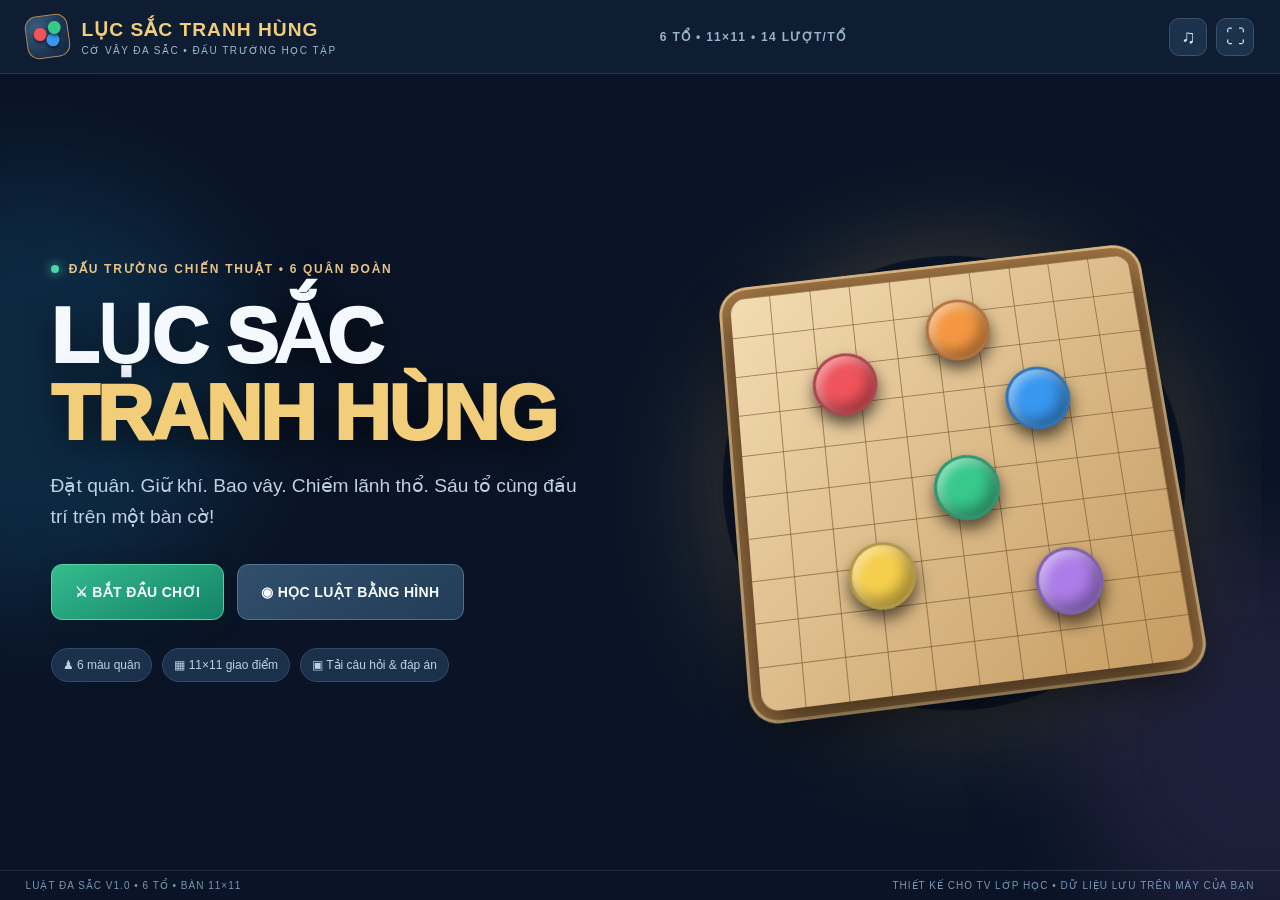
==== docs/co-vay-luc-sac/index.html @ fa264285 "Publish Lục sắc tranh hùng V3 interactive six-team go game with question import" ====
<!doctype html><html lang="vi"><head><meta charset="utf-8"><meta name="viewport" content="width=device-width, initial-scale=1, viewport-fit=cover"><meta name="theme-color" content="#0a1528"><meta name="description" content="Lục sắc tranh hùng - Cờ vây đa sắc 6 tổ, hướng dẫn bằng hình ảnh, tải câu hỏi và đáp án, đấu trường 11×11."><title>Lục sắc tranh hùng • Cờ vây đa sắc</title><style>
:root{--bg:#0a1426;--panel:#172a43;--panel2:#203752;--ink:#f4f8ff;--muted:#a4b9d4;--line:rgba(186,214,249,.14);--gold:#f2ce7b;--primary:#2fa77d;--primary2:#146b5f;--red:#ef535b;--blue:#3897ef;--green:#37c88c;--yellow:#f5ce4c;--purple:#ac7de9;--orange:#f49742}*{box-sizing:border-box}html,body{height:100%;margin:0}body{font-family:Inter,"Segoe UI",Arial,sans-serif;background:var(--bg);color:var(--ink);overflow:hidden}button,select,input{font:inherit}button{cursor:pointer}button:disabled{cursor:not-allowed;opacity:.43;filter:grayscale(.3)}.hidden{display:none!important}.ambient{position:fixed;pointer-events:none;filter:blur(55px);border-radius:50%;opacity:.35}.ambient-a{width:420px;height:420px;left:-175px;top:20%;background:#14527a}.ambient-b{width:390px;height:390px;right:-180px;bottom:-40px;background:#463661}.app{height:100dvh;min-height:530px;display:flex;flex-direction:column;position:relative;z-index:1;isolation:isolate}.topbar{display:flex;align-items:center;justify-content:space-between;gap:14px;padding:11px clamp(15px,2vw,32px);height:74px;flex:none;border-bottom:1px solid var(--line);background:rgba(15,30,50,.95)}.brand{display:flex;align-items:center;gap:13px;white-space:nowrap}.brand strong{display:block;color:var(--gold);font-size:clamp(16px,1.5vw,22px);letter-spacing:1px;font-weight:900}.brand small{display:block;color:#9ebad4;font-size:10px;letter-spacing:1.45px;margin-top:4px}.brand-mark{width:43px;height:43px;border:1px solid #b38e59;background:radial-gradient(circle at 25% 25%,#395e7d,#152b46 80%);border-radius:12px;position:relative;display:flex;align-items:center;justify-content:center;gap:0;transform:rotate(-8deg)}.brand-mark .orb{height:13px;width:13px;position:absolute;border-radius:50%;box-shadow:0 2px 4px #0009}.orb.red{background:var(--red);top:11px;left:7px}.orb.blue{background:var(--blue);top:18px;left:19px}.orb.green{background:var(--green);top:6px;left:22px}.top-status{color:#9ab1cb;font-size:12px;letter-spacing:1.3px;font-weight:750}.head-actions{display:flex;gap:9px}.icon-btn{width:38px;height:38px;border-radius:10px;border:1px solid #3b506a;background:#1c314b;color:#dce9f9;font-size:19px}.icon-btn:hover{background:#2b4868}.main{flex:1;min-height:0;display:flex;justify-content:center;width:100%;padding:clamp(8px,1.1vh,14px) clamp(10px,1.45vw,26px)}.screen{width:100%;height:100%;min-width:0}.site-footer{height:30px;flex:none;display:flex;justify-content:space-between;align-items:center;padding:0 clamp(15px,2vw,32px);border-top:1px solid var(--line);font-size:10px;letter-spacing:1px;color:#7897b8;gap:12px}.btn{border-radius:11px;padding:12px 17px;font-weight:800;letter-spacing:.35px;line-height:1.15;min-height:43px;border:1px solid transparent;color:#f8fcff;transition:background .16s ease,transform .16s ease,border-color .16s ease;white-space:nowrap}.btn:hover:not(:disabled){transform:translateY(-1px)}.btn:active:not(:disabled){transform:translateY(1px)}.btn.primary{background:linear-gradient(155deg,#34bb8d,#148366);box-shadow:0 5px 17px #071b1d7d;border-color:#54d3a6}.btn.primary:hover{background:linear-gradient(155deg,#4acfa2,#199577)}.btn.secondary{background:linear-gradient(145deg,#314e6b,#213d57);border-color:#53718f}.btn.ghost{background:transparent;border-color:#3f5774;color:#e0ebf9}.btn.tiny{font-size:11px;min-height:32px;padding:8px 11px}.btn.large{padding:17px 23px;font-size:14px;min-height:56px}.eyebrow{font-size:12px;letter-spacing:1.7px;font-weight:900;color:#e6c485}.spark{display:inline-block;width:8px;height:8px;background:#4bd6a3;box-shadow:0 0 11px #4bd6a3;border-radius:50%;margin-right:5px}.home-screen{display:flex;align-items:center;justify-content:center;gap:clamp(12px,3vw,70px);overflow:hidden}.home-copy{width:48%;max-width:590px;position:relative;z-index:2}.home-copy h1{font-size:clamp(46px,6.1vw,100px);line-height:.98;font-weight:1000;letter-spacing:-2px;margin:22px 0 20px;text-shadow:0 9px 32px #000a}.home-copy h1 em{font-style:normal;color:var(--gold)}.home-copy p{font-size:clamp(16px,1.5vw,21px);line-height:1.6;color:#bfd0e3;max-width:530px}.home-actions{display:flex;gap:13px;flex-wrap:wrap;margin-top:31px}.home-tags{display:flex;gap:10px;flex-wrap:wrap;margin-top:28px}.home-tags span{background:#1b314b;border:1px solid #304a66;border-radius:40px;padding:9px 11px;color:#bed1e4;font-size:12px}.hero-art{width:clamp(290px,43vw,600px);aspect-ratio:1;position:relative;display:grid;place-items:center;transform:perspective(900px) rotateX(11deg) rotateZ(-7deg)}.hero-board{position:absolute;inset:12%;border-radius:17px;background:repeating-linear-gradient(0deg,transparent 0 calc(10% - 1px),#714e2999 calc(10% - 1px) 10%),repeating-linear-gradient(90deg,transparent 0 calc(10% - 1px),#714e2999 calc(10% - 1px) 10%),linear-gradient(135deg,#f3dcb2,#c69c62);box-shadow:0 18px 50px #000a,0 0 0 9px #a57846,0 0 0 12px #e5c18a}.hero-coin{position:absolute;width:12%;aspect-ratio:1;border-radius:50%;box-shadow:inset -6px -8px 13px #0005,inset 4px 5px 11px #fff7,0 9px 15px #0009;border:3px solid #20253350}.coin-one{background:var(--red);top:25%;left:26%}.coin-two{background:var(--blue);top:32%;right:27%}.coin-three{background:var(--green);top:47%;left:46%}.coin-four{background:var(--yellow);bottom:27%;left:29%}.coin-five{background:var(--purple);bottom:22%;right:26%}.coin-six{background:var(--orange);top:17%;left:48%}.hero-glow{position:absolute;inset:8%;border-radius:50%;box-shadow:0 0 110px #efcc7842;z-index:-1}.setup-screen{max-width:1470px;display:flex;flex-direction:column;gap:14px;overflow:auto;padding:0 4px 8px;scrollbar-width:thin}.section-heading{display:flex;align-items:center;justify-content:space-between}.section-heading h2{font-size:clamp(26px,2.9vw,41px);margin:5px 0}.section-heading p{color:var(--muted);margin:0;font-size:13px}.setup-grid{display:grid;grid-template-columns:1fr 1fr;gap:15px;min-height:0;flex:1}.panel{background:linear-gradient(145deg,#1b304b,#13243b);border:1px solid #39516c;border-radius:17px;box-shadow:0 13px 35px #03091244;padding:19px}.panel-heading{display:flex;justify-content:space-between;align-items:center;gap:10px;margin-bottom:14px}.panel-heading h3,.panel h3{margin:0;font-size:16px;color:#f4e0b0}.pill{font-size:11px;background:#2c4a63;border-radius:50px;padding:7px 10px;color:#d7e9f8}.teams-inputs{display:grid;grid-template-columns:1fr 1fr;gap:10px}.team-input{display:flex;align-items:center;gap:10px;border:1px solid #324e6e;background:#12253e;padding:7px 10px;border-radius:9px}.team-dot{width:23px;height:23px;flex:none;border-radius:50%;border:2px solid #102034;box-shadow:0 1px 5px #0009}.team-input input{width:100%;min-width:0;border:0;outline:none;color:white;background:transparent;font-size:13px;font-weight:650}.setup-settings{display:grid;grid-template-columns:1.7fr 1fr;gap:11px;margin-top:18px}.setup-settings label{display:block;font-size:11px;color:var(--muted);margin-bottom:7px}.setup-settings select{border:1px solid #4b6786;border-radius:8px;background:#102239;color:#f6fbff;padding:10px;width:100%;font-size:12px;outline:none}.order-box{display:flex;align-items:center;justify-content:space-between;gap:12px;margin-top:14px;padding:12px;border:1px solid #34506c;border-radius:10px;background:#0f2339}.order-box b{font-size:12px}.order-box p{margin:6px 0 0;color:#d1e2fa;font-size:11px;line-height:1.5}.muted{font-size:12px;line-height:1.5;color:var(--muted)}.upload-zone{border:2px dashed #58728e;border-radius:15px;background:#152d48;min-height:154px;display:flex;flex-direction:column;align-items:center;justify-content:center;gap:7px;transition:background .15s}.upload-zone.drag{background:#275c64;border-color:#7de0b3}.upload-icon{font-size:27px;line-height:1;color:var(--gold)}.upload-zone strong{font-size:14px}.upload-zone span{font-size:11px;color:var(--muted)}.upload-zone .btn{min-height:34px;font-size:11px;padding:7px 13px}.upload-result{padding:10px;margin-top:12px;font-size:12px;color:#d6e4f5;border:1px solid #38546f;border-radius:10px;background:#13273f;line-height:1.5}.upload-result.error{color:#ffd1c8;border-color:#a4504f}.upload-result.ok{color:#b3f0d9;border-color:#3a896d}.template-actions{display:flex;gap:7px;flex-wrap:wrap;margin-top:12px}.format-hint{margin-top:12px;color:#9eb9d4;font-size:11px;line-height:1.55}.format-hint code{color:#e9d7a2;font-size:11px}.setup-bottom{display:flex;align-items:center;justify-content:space-between;gap:14px}.action-row{display:flex;gap:10px;flex-wrap:wrap;justify-content:flex-end}.notice{font-size:12px;color:#c2d4e7}.arena-screen{display:flex;flex-direction:column;min-height:0;gap:9px}.arena-top{display:flex;align-items:center;justify-content:space-between;gap:10px;flex:none;min-height:45px;background:#14263c;border:1px solid #314964;padding:6px 11px;border-radius:12px}.mode-badge{background:#285c60;color:#dcfff5;border:1px solid #478e81;padding:7px 10px;border-radius:7px;font-size:11px;font-weight:900;letter-spacing:.7px}.progress-label{font-size:13px;color:#dfecff;letter-spacing:1.4px;font-weight:900}.arena-top-actions{display:flex;gap:7px}.arena-layout{flex:1;min-height:0;display:grid;grid-template-columns:clamp(185px,19.2vw,258px) minmax(0,1fr) clamp(243px,22.5vw,312px);gap:9px}.team-rail,.action-panel{background:linear-gradient(160deg,#1d304b,#14263f);border:1px solid #3a5572;border-radius:13px;min-height:0;padding:clamp(9px,1vw,17px);display:flex;flex-direction:column}.rail-caption,.panel-state{font-size:11px;color:#b4cbe4;letter-spacing:1.3px;font-weight:900;margin-bottom:11px}.score-cards{display:flex;flex-direction:column;gap:clamp(5px,1vh,10px)}.score-card{background:#253a54;border:1px solid #38536d;border-radius:9px;padding:clamp(6px,.8vh,10px);display:grid;grid-template-columns:30px minmax(0,1fr) auto;align-items:center;gap:8px;min-height:57px;position:relative;transition:border-color .25s,background .25s}.score-card.active{background:#334d68;border-color:#dfc27d;box-shadow:inset 0 0 0 1px #8f774e}.stone-swatch{width:27px;height:27px;border-radius:50%;background:var(--c);border:2px solid #101f34;box-shadow:inset -3px -4px 5px #0005,inset 2px 3px 5px #fff8,0 2px 4px #050d1f;display:flex;align-items:center;justify-content:center;color:#092035;font-weight:900;font-size:12px}.score-name{font-weight:850;font-size:clamp(11px,1vw,14px);overflow:hidden;text-overflow:ellipsis;white-space:nowrap}.score-extra{font-size:10px;color:#a8c1d9;margin-top:4px}.score-num{font-size:clamp(19px,1.8vw,26px);font-weight:900;color:#ffffff;font-variant-numeric:tabular-nums}.small-note{margin-top:auto;padding-top:11px;font-size:11px;line-height:1.6;color:#95aec8}.board-frame{background:linear-gradient(140deg,#a87843,#c49b60 50%,#926334);border:4px solid #9d774a;border-radius:14px;min-height:0;min-width:0;display:flex;flex-direction:column;align-items:center;justify-content:center;padding:7px;box-shadow:inset 0 0 0 2px #d3b57a,0 5px 24px #0008;overflow:hidden}.board-wrap{width:min(100%,calc(100dvh - 224px));max-height:calc(100% - 32px);aspect-ratio:1;display:flex;align-items:center;justify-content:center;flex-shrink:1;min-height:0}.board-wrap svg{width:100%;height:100%;object-fit:contain;display:block;user-select:none;touch-action:manipulation}.board-tip{font-size:12px;color:#4c3218;text-align:center;font-weight:800;margin-top:5px;background:#f5d6a0;border-radius:18px;padding:5px 15px;max-width:98%;overflow:hidden;text-overflow:ellipsis;white-space:nowrap}.action-panel .panel-state{margin:0}.action-panel h2{font-size:clamp(21px,2vw,29px);line-height:1.12;margin:12px 0 7px;color:var(--gold)}.action-panel>p{font-size:clamp(12px,1.05vw,15px);line-height:1.55;color:#e0edff;margin:0 0 13px}.right-detail{background:#223d5b;padding:12px;border-radius:9px;font-size:clamp(12px,1.1vw,14px);color:#e6f2ff;line-height:1.55;min-height:64px}.right-detail strong{color:#f7d98a}.tutorial-actions,.control-actions{display:flex;flex-direction:column;gap:8px;margin-top:auto}.tutorial-actions>.btn,.control-actions>.btn{min-height:43px}.tutorial-actions{display:grid;grid-template-columns:1fr 1fr;gap:8px}.tutorial-actions #lessonSkip{grid-column:span 2}.clock-block{margin:12px 0;text-align:center;background:#0e2034;border-radius:11px;padding:7px;border:1px solid #2a4963}.clock-block small{font-size:10px;letter-spacing:1.7px;color:#aec5d9}.countdown{font-size:clamp(40px,4.5vw,66px);font-weight:950;color:#eecb83;font-variant-numeric:tabular-nums;line-height:1.13}.countdown span{font-size:19px;margin-left:3px}.countdown.warning{color:#ffb346}.countdown.danger{color:#ff6366}.timebar{height:6px;border-radius:5px;background:#344c63;overflow:hidden;margin:4px 9px}.timebar div{height:100%;background:linear-gradient(90deg,#18b690,#ebce73);width:100%;transition:width .18s linear}.right-foot{font-size:11px;color:#9cbedb;margin-top:10px;line-height:1.4}.arena-footer{flex:none;border:1px solid #2e4862;background:#172a41;border-radius:9px;min-height:34px;padding:8px 12px;display:flex;justify-content:space-between;align-items:center;gap:12px;font-size:12px;color:#d3e2f6}.arena-footer #miniLog{color:#9fbad5;font-size:11px;white-space:nowrap;max-width:42%;overflow:hidden;text-overflow:ellipsis}.quiz-box{background:#102b41;border:1px solid #3d6880;border-radius:10px;padding:10px;margin:12px 0;overflow:auto;min-height:0;max-height:45%}.quiz-box .q-top{font-size:10px;color:#d9b96f;font-weight:800;letter-spacing:1px}.quiz-box .question{font-size:13px;font-weight:800;margin:8px 0 9px;line-height:1.4;color:#fff}.qopt{display:block;width:100%;text-align:left;background:#263f5a;border:1px solid #48637d;border-radius:8px;padding:8px 10px;color:#e9f4ff;font-size:12px;margin:6px 0;white-space:normal}.qopt:hover:not(:disabled){background:#345c72}.qopt.selected{border-color:#e9cd7f;background:#51634b}.qopt.correct{border-color:#5bd49d;background:#245d51}.qopt.wrong{border-color:#ff7676;background:#6d323b}.qfeedback{font-size:11px;margin-top:9px;line-height:1.5;color:#f0d5a1}.qinput{width:100%;color:white;background:#203a53;border:1px solid #58748e;border-radius:8px;padding:10px;font-size:13px}.result-screen{max-width:1330px;overflow:auto;display:flex;flex-direction:column;gap:17px;padding:9px 5px}.result-head{text-align:center}.result-head h2{font-size:clamp(30px,4vw,57px);margin:6px 0;color:var(--gold)}.result-head p{margin:5px 0;color:var(--muted)}.results-grid{display:grid;grid-template-columns:1fr 1.3fr;gap:15px;min-height:0;flex:1}.result-panel,.standings-panel{overflow:auto}.rank-row{display:flex;align-items:center;gap:12px;padding:10px;border-bottom:1px solid #344d67}.rank-no{font-size:20px;font-weight:900;color:var(--gold);min-width:30px}.rank-name{flex:1;font-weight:800}.rank-points{font-size:23px;font-weight:950}.result-actions{display:flex;gap:10px;flex-wrap:wrap;margin-top:19px}.score-table{width:100%;border-collapse:collapse;text-align:right;font-size:12px}.score-table th,.score-table td{padding:10px 6px;border-bottom:1px solid #34506c}.score-table th{color:#b6cde2;font-size:11px}.score-table td:first-child,.score-table th:first-child{text-align:left}.score-table .total{color:var(--gold);font-size:16px;font-weight:900}.modal{position:fixed;inset:0;display:grid;place-items:center;z-index:40}.modal-overlay{position:absolute;inset:0;background:#050c16cb;backdrop-filter:blur(3px)}.modal-card{position:relative;width:min(550px,calc(100vw - 30px));max-height:86dvh;overflow:auto;border:1px solid #51708d;border-radius:17px;padding:21px;background:#1b314c;box-shadow:0 22px 70px #000b}.modal-head{display:flex;align-items:center;justify-content:space-between;gap:12px;margin-bottom:12px}.modal-head h3{font-size:19px;margin:0;color:var(--gold)}.modal-content,.modal-card p{font-size:14px;color:#dce8f7;line-height:1.6}.modal-actions{display:flex;justify-content:flex-end;gap:9px;flex-wrap:wrap;margin-top:18px}.rule-tile{border:1px solid #375774;border-radius:10px;padding:10px;margin:8px 0;font-size:13px;color:#e5efff;line-height:1.5}.rule-tile strong{color:#f2cf81}.toast{position:fixed;z-index:60;bottom:56px;left:50%;transform:translateX(-50%);min-width:260px;max-width:min(90vw,550px);text-align:center;padding:13px 20px;border-radius:11px;border:1px solid #52816d;background:#1f5c4b;box-shadow:0 9px 30px #0008;color:white;font-size:13px;font-weight:800}.toast.bad{background:#68333b;border-color:#b76b68}.board-star{fill:#6e5334;opacity:.66}.board-stone{filter:url(#stoneShadow)}.stone-letter{font-size:11px;font-weight:900;pointer-events:none;fill:#0d2435}.board-intersection{cursor:pointer;fill:transparent}.board-intersection:focus{outline:0}.board-ghost{opacity:.65}.board-capture{animation:disappear .39s ease forwards;pointer-events:none}.board-highlight{animation:hintPulse 1.65s ease-in-out infinite;pointer-events:none}.board-last{pointer-events:none}.territory-circle{opacity:.32;pointer-events:none}.board-coord{font-size:12px;font-weight:800;fill:#72522e;pointer-events:none}.modal-pieces{display:flex;gap:6px;margin:13px 0}.modal-pieces i{width:27px;height:27px;border-radius:50%;background:var(--c);box-shadow:inset -3px -3px 5px #0005,inset 2px 2px 3px #fff6}@keyframes disappear{0%{opacity:1;transform:scale(1)}45%{opacity:.75;transform:scale(1.15)}100%{opacity:0;transform:scale(.1)}}@keyframes hintPulse{0%,100%{opacity:.65}50%{opacity:.18}}@media(prefers-reduced-motion:reduce){*,*:before,*:after{animation:none!important;transition:none!important}}
@media(max-width:1120px){.arena-layout{grid-template-columns:172px minmax(0,1fr) 220px;gap:7px}.team-rail,.action-panel{padding:8px}.score-card{grid-template-columns:26px minmax(0,1fr) auto;gap:5px;min-height:50px}.stone-swatch{width:24px;height:24px}.score-name{font-size:11px}.score-extra{font-size:9px}.board-wrap{width:min(100%,calc(100dvh - 221px))}.home-copy h1{font-size:60px}.top-status{display:none}.quiz-box{max-height:38%}.btn.tiny{padding:7px 8px}}
@media(max-width:780px){body{overflow:auto}.app{height:auto;min-height:100dvh}.main{min-height:0;flex:1}.site-footer{display:none}.home-screen{flex-direction:column;padding:26px 0}.home-copy{width:95%;text-align:center}.home-copy h1{font-size:clamp(44px,10vw,75px)}.home-actions,.home-tags{justify-content:center}.hero-art{width:min(76vw,360px)}.setup-grid{grid-template-columns:1fr}.setup-bottom{flex-direction:column;align-items:stretch}.action-row{justify-content:center}.arena-screen{min-height:1080px}.arena-layout{grid-template-columns:1fr 1fr;grid-template-rows:570px auto;gap:8px}.board-frame{grid-row:1;grid-column:span 2}.team-rail{grid-row:2}.action-panel{grid-row:2}.board-wrap{width:min(96vw,530px)}.results-grid{grid-template-columns:1fr}.arena-top{flex-wrap:wrap}.arena-footer{flex-wrap:wrap}.brand small{font-size:8px}}

</style></head><body>
<div class="ambient ambient-a"></div><div class="ambient ambient-b"></div>
<div id="app" class="app">
<header class="topbar"><div class="brand"><div class="brand-mark"><span class="orb red"></span><span class="orb blue"></span><span class="orb green"></span></div><div><strong>LỤC SẮC TRANH HÙNG</strong><small>CỜ VÂY ĐA SẮC • ĐẤU TRƯỜNG HỌC TẬP</small></div></div><div id="topStatus" class="top-status">6 TỔ • 11×11 • 14 LƯỢT/TỔ</div><div class="head-actions"><button id="soundBtn" class="icon-btn" title="Bật / tắt âm thanh" aria-label="Bật tắt âm thanh">♫</button><button id="fullBtn" class="icon-btn" title="Toàn màn hình" aria-label="Toàn màn hình">⛶</button></div></header>
<main class="main"><section id="homeScreen" class="screen home-screen"><div class="home-copy"><div class="eyebrow"><span class="spark"></span> ĐẤU TRƯỜNG CHIẾN THUẬT • 6 QUÂN ĐOÀN</div><h1>LỤC SẮC<br><em>TRANH HÙNG</em></h1><p>Đặt quân. Giữ khí. Bao vây. Chiếm lãnh thổ. Sáu tổ cùng đấu trí trên một bàn cờ!</p><div class="home-actions"><button class="btn primary large" id="homeStart">⚔ BẮT ĐẦU CHƠI</button><button class="btn secondary large" id="homeLearn">◉ HỌC LUẬT BẰNG HÌNH</button></div><div class="home-tags"><span>♟ 6 màu quân</span><span>▦ 11×11 giao điểm</span><span>▣ Tải câu hỏi & đáp án</span></div></div><div class="hero-art" aria-hidden="true"><div class="hero-board" id="heroBoard"></div><div class="hero-coin coin-one"></div><div class="hero-coin coin-two"></div><div class="hero-coin coin-three"></div><div class="hero-coin coin-four"></div><div class="hero-coin coin-five"></div><div class="hero-coin coin-six"></div><div class="hero-glow"></div></div></section>
<section id="setupScreen" class="screen setup-screen hidden"><div class="section-heading"><div><span class="eyebrow">CHUẨN BỊ GIAO TRANH</span><h2>Thiết lập trận đấu</h2><p>Luật chuẩn: 6 tổ • 11×11 • 14 lượt mỗi tổ</p></div><button class="btn ghost" id="setupBack">← Trang chủ</button></div><div class="setup-grid"><div class="panel setup-panel"><div class="panel-heading"><h3>⚑ Sáu quân đoàn</h3><span class="pill">Đều 14 lượt</span></div><div id="teamInputs" class="teams-inputs"></div><div class="setup-settings"><div><label for="modeSelect">Chế độ thi đấu</label><select id="modeSelect"><option value="classic">Chiến thuật tiêu chuẩn (không câu hỏi)</option><option value="quiz">Học tập: trả lời đúng mới được đặt quân</option></select></div><div><label for="clockSelect">Thời gian đặt quân</label><select id="clockSelect"><option value="20">20 giây (tiêu chuẩn)</option><option value="30">30 giây (lớp mới tập)</option></select></div></div><div class="order-box"><div><b>Thứ tự thi đấu</b><p id="orderPreview">Đỏ → Xanh dương → Xanh lá → Vàng → Tím → Cam</p></div><button id="shuffleOrder" class="btn tiny secondary">⇄ Bốc thăm</button></div></div><div class="panel upload-panel"><div class="panel-heading"><h3>▤ Ngân hàng câu hỏi</h3><span class="pill">Kèm đáp án</span></div><p class="muted">Hỗ trợ Excel (.xlsx), CSV và JSON. Câu hỏi chỉ dùng khi bật chế độ Học tập.</p><div class="upload-zone" id="uploadZone"><div class="upload-icon">↥</div><strong>Thả file câu hỏi vào đây</strong><span>hoặc chọn tệp từ máy tính</span><input type="file" accept=".xlsx,.csv,.json" id="questionFile" hidden><button class="btn secondary" id="browseQuestions">CHỌN FILE CÂU HỎI</button></div><div id="uploadResult" class="upload-result">Chưa tải bộ câu hỏi nào.</div><div class="template-actions"><button id="downloadCSV" class="btn tiny secondary">↓ Mẫu CSV</button><button id="downloadXLSX" class="btn tiny secondary">↓ Mẫu Excel</button><button id="downloadJSON" class="btn tiny secondary">↓ Mẫu JSON</button></div><div class="format-hint">Cột yêu cầu: <code>loai, muc_do, cau_hoi, A, B, C, D, dap_an, giai_thich</code><br><b>Đáp án:</b> A/B/C/D (trắc nghiệm), ĐÚNG/SAI, hoặc văn bản chính xác. Có thể nhập nhiều mức: dễ, trung bình, khó.</div></div></div><div class="setup-bottom"><div class="notice" id="setupNotice">Bạn có thể học luật trước hoặc bắt đầu ngay.</div><div class="action-row"><button class="btn secondary" id="setupTutorial">◉ HỌC LUẬT TRỰC QUAN</button><button class="btn primary" id="launchGame">BẮT ĐẦU TRẬN ĐẤU →</button></div></div></section>
<section id="arenaScreen" class="screen arena-screen hidden"><div class="arena-top"><span id="phaseLabel" class="mode-badge">HỌC LUẬT BẰNG HÌNH ẢNH</span><div id="progressText" class="progress-label">BÀI 1 / 6</div><div class="arena-top-actions"><button id="rulesOpen" class="btn tiny ghost">? NHẮC LUẬT</button><button id="teacherOpen" class="btn tiny ghost">⚙ GIÁO VIÊN</button><button id="pauseBtn" class="btn tiny secondary">Ⅱ TẠM DỪNG</button><button id="arenaHome" class="btn tiny ghost">⌂ TRANG CHỦ</button></div></div><div class="arena-layout"><aside class="team-rail"><div class="rail-caption">SÁU QUÂN ĐOÀN</div><div id="scoreCards" class="score-cards"></div><div id="scoreNote" class="small-note">Tập chơi: không tính điểm</div></aside><div class="board-frame"><div class="board-wrap"><svg id="goBoard" viewBox="0 0 530 530" aria-label="Bàn cờ vây mười một nhân mười một" role="img"><defs><radialGradient id="stoneGloss" cx="30%" cy="25%" r="85%"><stop offset="0" stop-color="white" stop-opacity=".34"/><stop offset=".5" stop-color="white" stop-opacity=".06"/><stop offset="1" stop-color="black" stop-opacity=".3"/></radialGradient><filter id="stoneShadow" x="-50%" y="-50%" width="200%" height="200%"><feDropShadow dx="1.8" dy="2.8" stdDeviation="1.6" flood-color="#40280a" flood-opacity=".48"/></filter></defs><rect x="5" y="5" width="520" height="520" rx="13" fill="#d4b17a" stroke="#f3debb" stroke-width="3"/><rect x="13" y="13" width="504" height="504" rx="7" fill="#edcf9c"/><g id="gridLines"></g><g id="territoryLayer"></g><g id="hintLayer"></g><g id="stonesLayer"></g><g id="previewLayer"></g><g id="hitsLayer"></g></svg></div><div id="boardTip" class="board-tip">Hãy bắt đầu bằng bài học đặt quân.</div></div><aside class="action-panel"><div class="panel-state" id="rightState">HỌC LUẬT • THỬ NGAY</div><h2 id="rightTitle">Đặt quân</h2><p id="rightDesc">Chọn giao điểm đang được chỉ dẫn.</p><div id="rightDetail" class="right-detail"></div><div id="clockBlock" class="clock-block hidden"><small>THỜI GIAN CÒN LẠI</small><div id="countdown" class="countdown">20<span>s</span></div><div class="timebar"><div id="timeFill"></div></div></div><div id="quizBox" class="quiz-box hidden"></div><div id="actionControls" class="control-actions"><button id="confirmMove" class="btn primary" disabled>✓ XÁC NHẬN</button><button id="passMove" class="btn secondary">BỎ LƯỢT</button></div><div id="tutorialControls" class="tutorial-actions hidden"><button id="lessonBack" class="btn secondary">← TRƯỚC</button><button id="lessonNext" class="btn primary" disabled>TIẾP THEO →</button><button id="lessonSkip" class="btn ghost">BỎ QUA HỌC LUẬT</button></div><div id="rightFoot" class="right-foot">Tự học bằng cách bấm trên bàn cờ.</div></aside></div><div class="arena-footer"><span id="footerMessage">Đặt quân trên giao điểm để chơi.</span><span id="miniLog">Chưa có nước đi nào</span></div></section>
<section id="resultScreen" class="screen result-screen hidden"><div class="result-head"><div class="eyebrow">KẾT THÚC TRẬN ĐẤU</div><h2 id="winnerTitle">VINH DANH NHÀ VÔ ĐỊCH</h2><p id="resultReason"></p></div><div class="results-grid"><div class="panel result-panel"><h3>BẢNG XẾP HẠNG</h3><div id="rankings"></div><div class="result-actions"><button class="btn secondary" id="reviewGame">▤ XEM LẠI BÀN CỜ</button><button class="btn primary" id="playAgain">↻ TRẬN MỚI</button></div></div><div class="panel standings-panel"><h3>THỐNG KÊ CHÍNH XÁC</h3><div id="finalScores"></div><p class="small-note">Tổng = quân còn trên bàn + 2 × quân bắt được + lãnh thổ.</p></div></div></section></main>
<footer class="site-footer"><span>LUẬT ĐA SẮC V1.0 • 6 TỔ • BÀN 11×11</span><span>THIẾT KẾ CHO TV LỚP HỌC • DỮ LIỆU LƯU TRÊN MÁY CỦA BẠN</span></footer>
</div><div id="dialog" class="modal hidden"><div class="modal-overlay" data-close="true"></div><div class="modal-card"><div class="modal-head"><h3 id="modalTitle">THÔNG BÁO</h3><button id="closeDialog" class="icon-btn" aria-label="Đóng">✕</button></div><div id="modalContent"></div><div id="modalActions" class="modal-actions"></div></div></div><div id="toast" class="toast hidden" role="status" aria-live="polite"></div><script>
/* Lục sắc tranh hùng — luật biến thể cờ vây 6 màu, thuần JavaScript. */
(function(root,factory){const api=factory();if(typeof module==='object'&&module.exports)module.exports=api;root.GoRules=api;})(typeof globalThis!=='undefined'?globalThis:this,function(){
'use strict';
const SIZE=11, COUNT=SIZE*SIZE, EMPTY=-1;
const coord=i=>'ABCDEFGHIJK'[i%SIZE]+(SIZE-Math.floor(i/SIZE));
const index=s=>{const m=/^([A-K])(11|10|[1-9])$/i.exec(String(s).trim());return m?(SIZE-Number(m[2]))*SIZE+'ABCDEFGHIJK'.indexOf(m[1].toUpperCase()):-1};
function neighbors(i){const r=Math.floor(i/SIZE),c=i%SIZE,a=[];if(r>0)a.push(i-SIZE);if(r<SIZE-1)a.push(i+SIZE);if(c>0)a.push(i-1);if(c<SIZE-1)a.push(i+1);return a}
function group(board,at){const color=board[at];if(color===EMPTY)return {stones:[],liberties:[]};const seen=new Set([at]),free=new Set(),stack=[at];while(stack.length){const i=stack.pop();for(const n of neighbors(i)){if(board[n]===EMPTY)free.add(n);else if(board[n]===color&&!seen.has(n)){seen.add(n);stack.push(n)}}}return{stones:[...seen],liberties:[...free]}}
const serialize=board=>board.map(v=>v===-1?'.':String(v)).join('');
function move(board,color,at,history){if(!Number.isInteger(at)||at<0||at>=COUNT)return {ok:false,reason:'Ngoài bàn cờ.'};if(board[at]!==EMPTY)return {ok:false,reason:'Giao điểm này đã có quân.'};const next=board.slice();next[at]=color;const taken=new Set();const checked=new Set();for(const n of neighbors(at)){if(next[n]===EMPTY||next[n]===color||checked.has(n))continue;const g=group(next,n);g.stones.forEach(i=>checked.add(i));if(g.liberties.length===0)g.stones.forEach(i=>taken.add(i))}taken.forEach(i=>next[i]=EMPTY);if(group(next,at).liberties.length===0)return {ok:false,reason:'Nước đi tự sát: nhóm quân của bạn không còn khí.'};const key=serialize(next);if(history&&history.includes(key))return {ok:false,reason:'Nước đi lặp lại thế cờ đã xuất hiện.'};return{ok:true,board:next,captured:[...taken].sort((a,b)=>a-b),key}}
function territories(board){const visited=new Set(),owner=Array(COUNT).fill(-1),counts=Array(6).fill(0),areas=[];for(let i=0;i<COUNT;i++){if(board[i]!==EMPTY||visited.has(i))continue;const stack=[i],cells=[],border=new Set();visited.add(i);while(stack.length){const p=stack.pop();cells.push(p);for(const n of neighbors(p)){if(board[n]===EMPTY&&!visited.has(n)){visited.add(n);stack.push(n)}else if(board[n]!==EMPTY)border.add(board[n])}}const o=border.size===1?[...border][0]:-1;if(o>=0){counts[o]+=cells.length;cells.forEach(p=>owner[p]=o)}areas.push({cells,owner:o,border:[...border]})}return{owner,counts,areas}}
function scores(board,captures){const living=Array(6).fill(0);board.forEach(v=>{if(v>=0)living[v]++});const territory=territories(board);return Array.from({length:6},(_,id)=>({id,living:living[id],captured:captures[id]||0,territory:territory.counts[id],confirmed:living[id]+2*(captures[id]||0),total:living[id]+2*(captures[id]||0)+territory.counts[id]}))}
function winnerRank(results){return results.slice().sort((a,b)=>b.total-a.total||b.territory-a.territory||b.captured-a.captured)}
return{SIZE,COUNT,EMPTY,coord,index,neighbors,group,serialize,move,territories,scores,winnerRank};
});

</script><script>
/* Lục sắc tranh hùng — gameplay UI + tương tác học luật + ngân hàng câu hỏi. */
(()=>{'use strict';
const R=window.GoRules, $=id=>document.getElementById(id), COL=['#ef535b','#3897ef','#37c88c','#f5ce4c','#ac7de9','#f49742'];
const DEFAULT_NAMES=['Tổ Đỏ','Tổ Xanh dương','Tổ Xanh lá','Tổ Vàng','Tổ Tím','Tổ Cam'];
const STORAGE='luc-sac-tranh-hung-v3-game', QBSTORE='luc-sac-tranh-hung-v3-questions';
const GRID0=35, STEP=46, P=i=>({x:GRID0+(i%11)*STEP,y:GRID0+Math.floor(i/11)*STEP});
let teacherInspect=false;let screen='home',teams=DEFAULT_NAMES.slice(),order=[0,1,2,3,4,5],questionBank=[],game=null,lesson=0,lessonOK=false,lessonSeen=new Set(),tutorialBoard=Array(121).fill(-1),draft=-1,toastTimer=null,timerHandle=null,deadline=0,secondsLeft=20,soundOn=false,modalOpen=false,quizPending=false,autoEvent=null,review=false;
const levels=['dễ','trung bình','khó'];
const escape=s=>String(s??'').replace(/[&<>"']/g,c=>({'&':'&amp;','<':'&lt;','>':'&gt;','"':'&quot;',"'":'&#39;'}[c]));
const norm=s=>String(s??'').trim().normalize('NFD').replace(/[\u0300-\u036f]/g,'').replace(/đ/g,'d').replace(/Đ/g,'D').replace(/\s+/g,' ').toLowerCase();
const key=s=>norm(s).replace(/[^a-z0-9]/g,'');
const $$=(sel)=>Array.from(document.querySelectorAll(sel));
const delay=ms=>new Promise(r=>setTimeout(r,ms));
function toast(message,bad=false){const el=$('toast');el.textContent=message;el.className='toast'+(bad?' bad':'');clearTimeout(toastTimer);toastTimer=setTimeout(()=>el.classList.add('hidden'),3000)}
function beep(freq=480,duration=.09){if(!soundOn)return;try{const ctx=beep.ctx||(beep.ctx=new (window.AudioContext||window.webkitAudioContext)());const osc=ctx.createOscillator(),gain=ctx.createGain();osc.type='sine';osc.frequency.value=freq;gain.gain.value=.028;osc.connect(gain).connect(ctx.destination);osc.start();gain.gain.exponentialRampToValueAtTime(.0001,ctx.currentTime+duration);osc.stop(ctx.currentTime+duration)}catch(e){}}
function changeScreen(name){screen=name;['home','setup','arena','result'].forEach(n=>$(n+'Screen').classList.toggle('hidden',n!==name));$('topStatus').textContent=name==='arena'&&game?'VÒNG '+Math.min(14,Math.floor(game.turn/6)+1)+' / 14':'6 TỔ • 11×11 • 14 LƯỢT/TỔ'}
function namesFromSetup(){teams=$$('.team-input input').map((el,i)=>el.value.trim().slice(0,22)||DEFAULT_NAMES[i]);if(new Set(teams.map(norm)).size<6){toast('Tên các tổ không được trùng nhau.',true);return false}return true}
function syncInputs(){const target=$('teamInputs');target.innerHTML=teams.map((t,i)=>`<label class="team-input"><span class="team-dot" style="background:${COL[i]}"></span><input maxlength="22" value="${escape(t)}" aria-label="Tên tổ ${i+1}"></label>`).join('');$('orderPreview').textContent=order.map(i=>teams[i]).join(' → ')}
function openSetup(){stopTimer();changeScreen('setup');syncInputs();updateSetupMessage()}
function updateSetupMessage(){const mode=$('modeSelect').value,available=questionBank.length;const m=mode==='quiz'?(!available?'Chế độ Học tập cần một bộ câu hỏi hợp lệ. Hãy tải file kèm đáp án.':`Đã sẵn sàng ${available} câu hỏi. Mỗi tổ có cùng số lượt và lịch mức độ theo vòng.`):'Chế độ chiến thuật tiêu chuẩn không yêu cầu câu hỏi.';$('setupNotice').textContent=m;$('launchGame').disabled=mode==='quiz'&&available===0}
function drawGrid(){const g=$('gridLines'),hit=$('hitsLayer');let lines='',hits='';for(let i=0;i<11;i++){const v=GRID0+i*STEP;lines+=`<line x1="35" y1="${v}" x2="495" y2="${v}" stroke="#856037" stroke-width="1.5"/><line x1="${v}" y1="35" x2="${v}" y2="495" stroke="#856037" stroke-width="1.5"/>`;lines+=`<text class="board-coord" x="${v}" y="519" text-anchor="middle">${'ABCDEFGHIJK'[i]}</text><text class="board-coord" x="14" y="${v+4}" text-anchor="middle">${11-i}</text>`}for(const r of [2,5,8])for(const c of [2,5,8])lines+=`<circle class="board-star" cx="${GRID0+c*STEP}" cy="${GRID0+r*STEP}" r="3.5"/>`;for(let i=0;i<121;i++){const p=P(i);hits+=`<circle class="board-intersection" data-i="${i}" cx="${p.x}" cy="${p.y}" r="22" role="button" tabindex="0" aria-label="${R.coord(i)}"/>`}g.innerHTML=lines;hit.innerHTML=hits;hit.addEventListener('click',e=>{const t=e.target.closest('[data-i]');if(t)boardClick(Number(t.dataset.i))});hit.addEventListener('keydown',e=>{if((e.key==='Enter'||e.key===' ')&&e.target.dataset.i){e.preventDefault();boardClick(Number(e.target.dataset.i))}})}
function stoneSvg(i,col,extra=''){const p=P(i),n=col+1;return `<g class="board-stone ${extra}" style="transform-origin:${p.x}px ${p.y}px"><circle cx="${p.x}" cy="${p.y}" r="18.5" fill="${COL[col]}" stroke="#283241" stroke-width="2"/><circle cx="${p.x}" cy="${p.y}" r="18" fill="url(#stoneGloss)"/><text x="${p.x}" y="${p.y+4.2}" text-anchor="middle" class="stone-letter">${n}</text></g>`}
function ring(i,color='#198a65',r=17,dashed=true){const p=P(i);return `<circle class="board-highlight" cx="${p.x}" cy="${p.y}" r="${r}" stroke="${color}" stroke-width="3.7" fill="${color}" fill-opacity=".12" ${dashed?'stroke-dasharray="6 5"':''}/>`}
function setBoardTip(txt){$('boardTip').textContent=txt}
function renderBoard(board,opts={}){let stones='',hints='',ghost='',territory='';for(let i=0;i<121;i++)if(board[i]!==-1)stones+=stoneSvg(i,board[i]);if(opts.areas){const territoryOwner=R.territories(board).owner;for(let i=0;i<121;i++)if(territoryOwner[i]>=0){const p=P(i);territory+=`<rect x="${p.x-19}" y="${p.y-19}" width="38" height="38" rx="8" fill="${COL[territoryOwner[i]]}" fill-opacity=".37" stroke="${COL[territoryOwner[i]]}" stroke-opacity=".7" stroke-width="1"/>`}}if(opts.rings)for(const i of opts.rings)hints+=ring(i);if(opts.last!=null&&opts.last>=0){const p=P(opts.last);hints+=`<circle class="board-last" cx="${p.x}" cy="${p.y}" r="23" fill="none" stroke="#fffae8" stroke-width="3" stroke-opacity=".75"/>`}if(opts.ghost!=null&&opts.ghost>=0){const p=P(opts.ghost);const c=opts.ghostColor??0;ghost=`<g class="board-ghost">${stoneSvg(opts.ghost,c)}</g>`;hints+=`<circle cx="${p.x}" cy="${p.y}" r="23" fill="none" stroke="#faf9df" stroke-width="2.2" stroke-dasharray="5 4"/>`}if(opts.captured){for(const i of opts.captured){const c=opts.previous?.[i]??-1;if(c>=0)stones+=stoneSvg(i,c,'board-capture')}}$('territoryLayer').innerHTML=territory;$('stonesLayer').innerHTML=stones;$('hintLayer').innerHTML=hints;$('previewLayer').innerHTML=ghost}
function scoreCards(active=-1,practice=false){const s=game&&!practice?R.scores(game.board,game.captures):null;$('scoreCards').innerHTML=teams.map((name,i)=>{const x=s?.[i];return `<div class="score-card ${i===active?'active':''}"><div class="stone-swatch" style="--c:${COL[i]}">${i+1}</div><div><div class="score-name">${escape(name)}</div><div class="score-extra">${practice?'TẬP CHƠI':`Quân ${x.living} • Bắt ${x.captured} • Lượt ${countTurns(i)}/14`}</div></div><div class="score-num">${practice?'—':x.confirmed}</div></div>`}).join('');$('scoreNote').textContent=practice?'Học luật: không tính điểm. Trận thật bắt đầu từ bàn cờ trống.':'Điểm tạm tính: quân còn trên bàn + 2 × quân bắt. Lãnh thổ tính khi hết trận.'}
function countTurns(i){if(!game)return 0;return game.moves.filter(m=>m.team===i).length}
function toggleArenaButtons(tutorial){$('tutorialControls').classList.toggle('hidden',!tutorial);$('actionControls').classList.toggle('hidden',tutorial);$('pauseBtn').classList.toggle('hidden',tutorial);$('rulesOpen').classList.toggle('hidden',tutorial)}
const I=s=>R.index(s);
function lessonStart(i){lesson=i;lessonOK=false;lessonSeen=new Set();tutorialBoard=Array(121).fill(-1);draft=-1;const b=tutorialBoard;if(i===1){b[I('F6')]=0}else if(i===2){b[I('E5')]=0}else if(i===3){b[I('B2')]=0;['A2','C2','B1'].forEach(p=>b[I(p)]=1)}else if(i===4){['E6','G6','F5','F7'].forEach(p=>b[I(p)]=0)};lessonRender()}
const LESSONS=[
{title:'ĐẶT QUÂN ĐÚNG CHỖ',desc:'Quân phải nằm trên giao điểm của hai đường kẻ, không nằm giữa ô.',foot:'Hãy nhấn vào giao điểm C4.',tag:'BÀI 1 • ĐẶT QUÂN'},
{title:'TÌM BỐN KHÍ',desc:'Khí là giao điểm trống liền kề theo bốn hướng: trên, dưới, trái, phải.',foot:'Chạm vào đủ bốn khí của quân Đỏ ở F6.',tag:'BÀI 2 • KHÍ'},
{title:'KẾT NỐI QUÂN',desc:'Quân cùng màu đứng sát nhau ngang hoặc dọc sẽ nối thành nhóm. Nối chéo không tính.',foot:'Hãy đặt một quân Đỏ sát quân có sẵn để nối nhóm.',tag:'BÀI 3 • LIÊN KẾT'},
{title:'BAO VÂY BẮT QUÂN',desc:'Quân Đỏ ở B2 chỉ còn một khí. Đặt quân Xanh ở khí cuối cùng để bắt quân Đỏ.',foot:'Tìm khí cuối cùng của quân Đỏ và đặt quân Xanh.',tag:'BÀI 4 • BẮT QUÂN'},
{title:'CHIẾM LÃNH THỔ',desc:'Vùng trống được bao kín bởi quân của một màu có thể tính thành lãnh thổ của màu đó.',foot:'Chạm vào ô trống đang được bốn quân Đỏ bao kín.',tag:'BÀI 5 • LÃNH THỔ'},
{title:'TÍNH ĐIỂM CHIẾN THẮNG',desc:'Mỗi quân còn lại +1, mỗi quân bắt được +2, mỗi giao điểm lãnh thổ +1.',foot:'Tính tổng: 9 quân còn + 2 quân bắt + 1 ô đất = bao nhiêu?',tag:'BÀI 6 • TỔNG ĐIỂM'}
];
function enterTutorial(){stopTimer();game=null;teacherInspect=false;changeScreen('arena');toggleArenaButtons(true);$('phaseLabel').textContent='HỌC LUẬT • THỬ NGAY';$('rightState').textContent='HƯỚNG DẪN TƯƠNG TÁC';$('clockBlock').classList.add('hidden');$('quizBox').classList.add('hidden');$('miniLog').textContent='Không tính điểm';lessonStart(0)}
function lessonRender(){const l=LESSONS[lesson];$('progressText').textContent=`BÀI ${lesson+1} / 6`;$('rightTitle').textContent=l.title;$('rightDesc').textContent=l.desc;$('rightState').textContent=l.tag;$('rightFoot').textContent=lessonOK?'Hoàn thành! Bạn có thể sang bước tiếp theo.':'Không giới hạn thời gian • Được phép thử lại.';$('footerMessage').textContent=lessonOK?'✓ CHÍNH XÁC! Bạn đã hiểu quy tắc này.':l.foot;$('lessonNext').disabled=!lessonOK;$('lessonNext').textContent=lesson===5?'BẮT ĐẦU TRẬN THẬT →':'TIẾP THEO →';$('lessonBack').disabled=lesson===0;$('tutorialControls').classList.remove('hidden');$('actionControls').classList.add('hidden');$('clockBlock').classList.add('hidden');$('quizBox').classList.add('hidden');let rings=[],detail='',areas=false;
if(lesson===0){detail='<strong>NHỚ:</strong> Quân nằm tại nơi hai đường kẻ cắt nhau.<br><br>Thử nhấn giao điểm <strong>C4</strong>.'}
else if(lesson===1){const arr=['E6','G6','F5','F7'].map(I);rings=arr.filter(i=>!lessonSeen.has(i));detail=`<strong>KHÍ = ${4-lessonSeen.size} điểm chưa tìm</strong><br>Đã tìm: ${lessonSeen.size}/4.<br>Đường chéo không tính là khí.`}
else if(lesson===2){detail='<strong>NHỚ:</strong> Nối ngang hoặc nối dọc. Hai quân nằm chéo nhau không thành một nhóm.'}
else if(lesson===3){detail='<strong>TÌNH HUỐNG:</strong> Xanh có ba quân quanh Đỏ. Còn một giao điểm trống giữ quân Đỏ sống.'}
else if(lesson===4){detail='<strong>VÙNG ĐẤT:</strong> F6 là vùng trống chỉ tiếp giáp quân Đỏ. Nhấn để xác nhận lãnh thổ.';rings=lessonOK?[I('F6')]:[]}
else {detail='<strong>9</strong> quân còn trên bàn<br><strong>2</strong> quân bắt được × 2<br><strong>1</strong> ô lãnh thổ × 1<br><hr style="border-color:#57738c">Hãy chọn số điểm chính xác.';$('quizBox').classList.remove('hidden');$('quizBox').innerHTML='<div class="q-top">THỬ TÍNH ĐIỂM</div><div class="question">9 + 2 × 2 + 1 = ?</div>'+[12,13,14,16].map(n=>`<button class="qopt" data-lesson-score="${n}">${n} điểm</button>`).join('')}
$('rightDetail').innerHTML=detail;if(lessonOK)$('rightDetail').innerHTML+='<p style="color:#8ff0c0;font-weight:850">✓ HOÀN THÀNH THỬ THÁCH</p>';renderBoard(tutorialBoard,{rings,areas,last:lessonOK&&lesson===3?I('B3'):null});setBoardTip(lesson===3?'Hãy tìm khí cuối cùng của quân Đỏ':l.foot);scoreCards(-1,true)}
function tutorialClick(i){if(lessonOK)return;const target=R.coord(i);if(lesson===0){if(i!==I('C4')){toast('Chọn giao điểm C4 – nơi hai đường kẻ cắt nhau.',true);return}tutorialBoard[i]=0;completeLesson('Đã đặt quân tại C4!')}
else if(lesson===1){if(!['E6','G6','F5','F7'].includes(target)){toast('Khí chỉ ở trên, dưới, trái, phải. Không tính đường chéo.',true);return}lessonSeen.add(i);if(lessonSeen.size===4)completeLesson('Đúng! Quân ở giữa có bốn khí.');else{beep(520);lessonRender()}}
else if(lesson===2){if(!R.neighbors(I('E5')).includes(i)){toast('Hãy đặt quân cùng màu sát theo hàng ngang hoặc dọc.',true);return}tutorialBoard[i]=0;completeLesson('Hai quân cùng màu đã nối thành một nhóm.')}
else if(lesson===3){if(i!==I('B3')){toast('Chưa đúng. Tìm giao điểm trống cuối cùng liền cạnh B2.',true);return}const m=R.move(tutorialBoard,1,i,[]);if(!m.ok||m.captured.length!==1){toast('Có lỗi trong ví dụ bắt quân.',true);return}const previous=tutorialBoard.slice();tutorialBoard=m.board;completeLesson('Đã bắt quân Đỏ! Xanh được cộng 2 điểm bắt quân.');renderBoard(tutorialBoard,{captured:m.captured,previous,last:i})}
else if(lesson===4){if(i!==I('F6')){toast('Tìm giao điểm trống nằm giữa bốn quân Đỏ.',true);return}completeLesson('Vùng F6 là 1 giao điểm lãnh thổ Đỏ.')}
}
function completeLesson(msg){lessonOK=true;beep(710,.15);lessonRender();toast('✓ '+msg)}
function boardClick(i){if(screen!=='arena'||modalOpen)return;if(!game){tutorialClick(i);return}if(review)return;if(teacherInspect){if(game.board[i]<0){toast('Hãy chọn một quân để xem nhóm và số khí.');return}const gg=R.group(game.board,i);renderBoard(game.board,{last:game.last,rings:gg.liberties});$('rightDetail').innerHTML=`<strong>NHÓM QUÂN: ${escape(teams[game.board[i]])}</strong><br>${gg.stones.length} quân • ${gg.liberties.length} khí.`;return}if(game.phase!=='place'||game.paused||game.done)return;const color=game.order[game.turn%6],test=R.move(game.board,color,i,game.history);if(!test.ok){toast(test.reason,true);return}draft=i;renderBoard(game.board,{ghost:draft,ghostColor:color,last:game.last});$('confirmMove').disabled=false;$('rightDetail').innerHTML=`<strong>ĐÃ CHỌN: ${R.coord(i)}</strong><br>${test.captured.length?`Nếu xác nhận sẽ bắt ${test.captured.length} quân đối thủ.`:'Nước đi hợp lệ. Nhấn XÁC NHẬN để đặt quân.'}`;beep(390,.05)}
function newGame(){if(!namesFromSetup())return;const quizMode=$('modeSelect').value==='quiz';if(quizMode&&!questionBank.length){toast('Hãy tải file câu hỏi kèm đáp án trước.',true);return}const qList=questionBank.map(q=>({...q}));game={board:Array(121).fill(-1),captures:Array(6).fill(0),history:[R.serialize(Array(121).fill(-1))],turn:0,moves:[],passStreak:0,order:order.slice(),names:teams.slice(),quizMode,bank:qList,clock:parseInt($('clockSelect').value,10),phase:'new',questionIndex:null,answered:false,last:-1,done:false,endReason:'',paused:false,undo:[],usedQuestions:[]};teacherInspect=false;review=false;startGameScreen();beginTurn();saveGame()}
function startGameScreen(){changeScreen('arena');toggleArenaButtons(false);$('phaseLabel').textContent=game.quizMode?'THI ĐẤU • CÓ CÂU HỎI':'CHIẾN THUẬT TIÊU CHUẨN';$('scoreNote').textContent='Lãnh thổ chỉ cộng khi kết thúc.';renderGame();}
function phaseTime(sec){stopTimer();secondsLeft=sec;deadline=Date.now()+sec*1000;timerHandle=setInterval(tick,100);tick()}
function stopTimer(){if(timerHandle!==null){clearInterval(timerHandle);timerHandle=null}}
function tick(){if(!game||game.paused||modalOpen||review)return;let left=Math.max(0,Math.ceil((deadline-Date.now())/1000));secondsLeft=left;const total=game.phase==='question'?30:game.clock;$('countdown').innerHTML=left+'<span>s</span>';$('countdown').className='countdown'+(left<=3?' danger':left<=5?' warning':'');$('timeFill').style.width=(left/total*100)+'%';if(left===0){stopTimer();if(game.phase==='question')questionAnswer('__timeout');else if(game.phase==='place')commitPass('Hết giờ – tự động bỏ lượt')}}
function pauseClock(){stopTimer();game.paused=true;saveGame();renderGame()}
function resumeClock(){teacherInspect=false;game.paused=false;if(game.phase==='question'||game.phase==='place')phaseTime(Math.max(1,secondsLeft));renderGame()}
function chooseQuestion(){const round=Math.floor(game.turn/6),wanted=round<5?'dễ':round<10?'trung bình':'khó';const unused=game.bank.map((q,i)=>({q,i})).filter(o=>!game.usedQuestions.includes(o.i));let matches=unused.filter(x=>x.q.level===wanted);if(!matches.length)matches=unused;if(!matches.length)matches=game.bank.map((q,i)=>({q,i})).filter(x=>x.q.level===wanted);if(!matches.length)matches=game.bank.map((q,i)=>({q,i}));const selected=matches[(game.turn+Math.floor(game.turn/6))%matches.length];game.questionIndex=selected.i;game.usedQuestions.push(selected.i);game.answered=false}
function beginTurn(){if(!game||game.done)return;draft=-1;quizPending=false;game.phase=game.quizMode?'question':'place';if(game.quizMode){chooseQuestion();if(game.paused)secondsLeft=30;else phaseTime(30)}else{if(game.paused)secondsLeft=game.clock;else phaseTime(game.clock)}renderGame();saveGame()}
function snapshot(){const {undo,...rest}=game;game.undo.push(JSON.stringify(rest));if(game.undo.length>12)game.undo.shift()}
function commitMove(){if(!game||game.phase!=='place'||draft<0||game.paused)return;const actor=game.order[game.turn%6],test=R.move(game.board,actor,draft,game.history);if(!test.ok){toast(test.reason,true);draft=-1;renderGame();return}stopTimer();snapshot();game.phase='animating';const old=game.board.slice(),at=draft;game.board=test.board;game.captures[actor]+=test.captured.length;game.history.push(test.key);game.passStreak=0;game.moves.push({turn:game.turn+1,round:Math.floor(game.turn/6)+1,team:actor,at:R.coord(at),captured:test.captured.length,capturedAt:test.captured.map(R.coord),board:game.board.slice(),passed:false});game.last=at;draft=-1;renderGame({captured:test.captured,previous:old});if(test.captured.length){beep(270,.17);toast(`${teams[actor]} bắt ${test.captured.length} quân! +${test.captured.length*2} điểm.`)}else beep(510,.085);autoEvent=setTimeout(()=>finishTurn(),test.captured.length?540:220);saveGame()}
function commitPass(reason='Bỏ lượt'){if(!game||!['question','place'].includes(game.phase)||game.paused)return;stopTimer();snapshot();const actor=game.order[game.turn%6];game.moves.push({turn:game.turn+1,round:Math.floor(game.turn/6)+1,team:actor,at:'—',captured:0,capturedAt:[],board:game.board.slice(),passed:true,reason});game.passStreak++;game.phase='animating';draft=-1;toast(`${teams[actor]}: ${reason}`);beep(310,.08);renderGame();autoEvent=setTimeout(()=>finishTurn(),350);saveGame()}
function finishTurn(){if(!game||game.done)return;game.turn++;if(game.turn>=84){finishGame('Đã hoàn thành đủ 84 lượt thi đấu.');return}if(game.passStreak>=6){finishGame('Sáu tổ liên tiếp bỏ lượt.');return}const allBlocked=Array.from({length:6},(_,c)=>c).every(c=>!game.board.some((v,i)=>v===-1&&R.move(game.board,c,i,game.history).ok));if(allBlocked){finishGame('Không tổ nào còn nước đặt quân hợp lệ.');return}beginTurn()}
function finishGame(reason){stopTimer();game.done=true;game.phase='done';game.endReason=reason;saveGame();showResults()}
function renderGame(anim={}){if(!game)return;teams=game.names.slice();const actor=game.order[Math.min(83,game.turn)%6];$('progressText').textContent=`VÒNG ${Math.min(14,Math.floor(game.turn/6)+1)} / 14 • LƯỢT ${Math.min(84,game.turn+1)} / 84`;$('rightState').textContent=game.paused?'TẠM DỪNG':game.phase==='question'?'VƯỢT QUA CÂU HỎI':game.phase==='place'?'ĐANG ĐẾN LƯỢT':game.phase==='animating'?'ĐANG XỬ LÝ':'ĐÃ KẾT THÚC';$('rightTitle').textContent=teams[actor];$('rightTitle').style.color=COL[actor];$('rightDesc').textContent=game.paused?'Giáo viên đã tạm dừng trận đấu.':game.phase==='question'?'Trả lời đúng để được đặt 1 quân. Trả lời sai sẽ mất lượt.':game.phase==='place'?'Chọn một giao điểm trống hợp lệ, sau đó xác nhận.':'Đang xử lý kết quả nước đi…';$('rightDetail').innerHTML=game.phase==='question'?'<strong>LƯU Ý:</strong> Đáp án chỉ hiển thị sau khi đã trả lời.':game.phase==='place'?'Một lượt = một quân. Quân hết khí sẽ bị bắt theo luật.':'Kết quả được hệ thống tự cập nhật.';$('rightFoot').textContent=game.quizMode?'Câu hỏi: 30 giây • Đặt quân: '+game.clock+' giây':'Đặt quân: '+game.clock+' giây • Các tổ cùng điều kiện';$('clockBlock').classList.toggle('hidden',!['question','place'].includes(game.phase));$('quizBox').classList.toggle('hidden',game.phase!=='question');$('actionControls').classList.toggle('hidden',game.phase!=='place');$('pauseBtn').textContent=game.paused?'▶ TIẾP TỤC':'Ⅱ TẠM DỪNG';$('confirmMove').disabled=draft<0||game.phase!=='place'||game.paused;$('passMove').disabled=game.phase!=='place'||game.paused;if(game.phase==='question')renderQuestion();scoreCards(actor,false);renderBoard(game.board,{ghost:draft,ghostColor:actor,last:game.last,...anim});setBoardTip(game.paused?'Đang tạm dừng – chờ giáo viên':game.phase==='question'?'Trả lời câu hỏi ở cột phải trước khi đặt quân':game.phase==='place'?'Chọn giao điểm • Xác nhận • Chuyển lượt':'Đang xử lý...');$('footerMessage').textContent=game.paused?'Trận đấu đang tạm dừng.':game.phase==='question'?`CÂU HỎI CHO ${teams[actor].toUpperCase()}`:game.phase==='place'?`ĐẾN LƯỢT ${teams[actor].toUpperCase()} • ĐẶT 1 QUÂN`:'Đã ghi nhận lượt.';const log=game.moves.at(-1);$('miniLog').textContent=log?`${teams[log.team]}: ${log.passed?'bỏ lượt':`đặt ${log.at}`}${log.captured?` • bắt ${log.captured} quân`:''}`:'Chưa có nước đi nào';}
function renderQuestion(){if(!game||game.questionIndex==null)return;const q=game.bank[game.questionIndex];if(!q)return;const choice=q.type==='mcq'?q.choices.map((v,i)=>({label:'ABCD'[i]+'. '+v,value:'ABCD'[i]})):q.type==='tf'?[{label:'ĐÚNG',value:'ĐÚNG'},{label:'SAI',value:'SAI'}]:null;let html=`<div class="q-top">${escape(q.level.toUpperCase())} • ${q.type==='mcq'?'TRẮC NGHIỆM':q.type==='tf'?'ĐÚNG / SAI':'TRẢ LỜI NGẮN'}</div><div class="question">${escape(q.text)}</div>`;if(choice)html+=choice.map(o=>`<button class="qopt" data-answer="${escape(o.value)}">${escape(o.label)}</button>`).join('');else html+='<input id="shortAnswer" class="qinput" placeholder="Nhập câu trả lời" autocomplete="off"><button class="btn secondary" id="submitShort" style="width:100%;margin-top:8px">TRẢ LỜI</button>';$('quizBox').innerHTML=html}
function questionAnswer(answer){if(!game||game.phase!=='question'||quizPending||game.paused)return;quizPending=true;stopTimer();const q=game.bank[game.questionIndex],ok=answer!=='__timeout'&&norm(answer)===norm(q.answer);$('quizBox').querySelectorAll('button,input').forEach(b=>b.disabled=true);$('quizBox').querySelectorAll('[data-answer]').forEach(b=>{if(norm(b.dataset.answer)===norm(q.answer))b.classList.add('correct');else if(norm(b.dataset.answer)===norm(answer))b.classList.add('wrong')});const chosen=answer==='__timeout'?'Hết thời gian':answer;const explanationAnswer=q.type==='mcq'?` (${q.choices['ABCD'.indexOf(q.answer)]})`:'';let msg=ok?'✓ CHÍNH XÁC! Được đặt 1 quân.':`✕ ${escape(chosen)}. Đáp án đúng: ${escape(q.answer)}${escape(explanationAnswer)}. Mất lượt.`;if(q.explanation)msg+='<br>'+escape(q.explanation);$('quizBox').insertAdjacentHTML('beforeend',`<div class="qfeedback">${msg}</div>`);beep(ok?720:260,.12);game.phase='question_feedback';renderQuestionFeedback();saveGame();autoEvent=setTimeout(()=>{quizPending=false;if(ok){game.phase='place';phaseTime(game.clock);renderGame();saveGame()}else{game.phase='question';commitPass(answer==='__timeout'?'Hết giờ trả lời':'Trả lời chưa đúng')}},1900)}
function renderQuestionFeedback(){$('rightState').textContent='KẾT QUẢ CÂU HỎI';$('clockBlock').classList.add('hidden')}
function showResults(){if(!game)return;review=false;changeScreen('result');const list=R.winnerRank(R.scores(game.board,game.captures));const top=list[0],tied=list.filter(x=>x.total===top.total&&x.territory===top.territory&&x.captured===top.captured);$('winnerTitle').textContent=tied.length>1?`ĐỒNG VÔ ĐỊCH: ${tied.map(x=>teams[x.id]).join(' & ')}`:`🏆 ${teams[top.id].toUpperCase()} VÔ ĐỊCH!`;$('resultReason').textContent=game.endReason||'Kết thúc trận đấu';$('rankings').innerHTML=list.map((x,i)=>`<div class="rank-row"><span class="rank-no">${i+1}</span><span class="stone-swatch" style="--c:${COL[x.id]}">${x.id+1}</span><span class="rank-name">${escape(teams[x.id])}</span><span class="rank-points">${x.total}</span></div>`).join('');$('finalScores').innerHTML=`<table class="score-table"><thead><tr><th>Tổ</th><th>Quân</th><th>Bắt</th><th>Đất</th><th>Tổng</th></tr></thead><tbody>${list.map(x=>`<tr><td>${escape(teams[x.id])}</td><td>${x.living}</td><td>${x.captured} ×2</td><td>${x.territory}</td><td class="total">${x.total}</td></tr>`).join('')}</tbody></table>`;beep(810,.26)}
function saveGame(){if(!game)return;try{localStorage.setItem(STORAGE,JSON.stringify(game))}catch(e){console.warn('Không lưu được tiến trình',e)}}
function tryRestore(){try{const raw=localStorage.getItem(STORAGE);if(!raw)return;const parsed=JSON.parse(raw);if(!parsed||!Array.isArray(parsed.board)||parsed.board.length!==121||!Array.isArray(parsed.order)||parsed.order.length!==6)return;modal('TÌM THẤY TRẬN ĐÃ LƯU',`<p>Bạn có một trận chơi trước đó (${parsed.moves?.length||0}/84 lượt). Muốn khôi phục trên thiết bị này không?</p>`,[{label:'BỎ QUA',cb:()=>{}},{label:'KHÔI PHỤC',primary:true,cb:()=>{game=parsed;teams=parsed.names||DEFAULT_NAMES.slice();order=parsed.order||[0,1,2,3,4,5];game.paused=true;if(game.phase==='animating'&&!game.done)finishTurn();if(game.done)showResults();else{startGameScreen();renderGame();toast('Đã khôi phục trận. Nhấn TIẾP TỤC để chơi.')};}}])}catch(e){}}
function modal(title,html,actions=[{label:'ĐÓNG',cb:()=>{}}]){modalOpen=true;if(game&&!game.paused&&!game.done&&['place','question'].includes(game.phase)){secondsLeft=Math.max(1,Math.ceil((deadline-Date.now())/1000));stopTimer()}$('modalTitle').textContent=title;$('modalContent').innerHTML=html;$('modalActions').innerHTML='';for(const a of actions){const btn=document.createElement('button');btn.className='btn '+(a.primary?'primary':'secondary');btn.textContent=a.label;btn.onclick=()=>{closeModal();a.cb?.()};$('modalActions').appendChild(btn)}$('dialog').classList.remove('hidden')}
function closeModal(){$('dialog').classList.add('hidden');modalOpen=false;if(game&&!game.paused&&!game.done&&['place','question'].includes(game.phase)&&!timerHandle)phaseTime(Math.max(1,secondsLeft))}
function showRules(){const html=`<p>Học luật ngay trên bàn cờ. Trong trận thật, xem quy tắc nhưng không có gợi ý vị trí thắng.</p><div class="rule-tile"><strong>1. ĐẶT QUÂN:</strong> Mỗi lượt đặt 1 quân vào giao điểm trống.</div><div class="rule-tile"><strong>2. KHÍ:</strong> Chỉ tính ô trống trên, dưới, trái, phải, không tính chéo.</div><div class="rule-tile"><strong>3. NỐI QUÂN:</strong> Quân cùng màu đứng sát theo bốn hướng là một nhóm.</div><div class="rule-tile"><strong>4. BẮT QUÂN:</strong> Nhóm bị hết khí sẽ rời bàn. Một nước có thể bắt nhiều màu.</div><div class="rule-tile"><strong>5. LÃNH THỔ:</strong> Vùng trống chỉ giáp một màu được tính cho màu đó khi kết thúc.</div><div class="rule-tile"><strong>6. ĐIỂM:</strong> Quân sống +1, mỗi quân bắt +2, mỗi ô lãnh thổ +1.</div><div class="rule-tile"><strong>7. CÔNG BẰNG:</strong> Cấm tự sát, cấm lặp lại thế cờ đã xuất hiện; 14 lượt cho mỗi tổ.</div>`;modal('NHẮC LUẬT BẰNG HÌNH & CHỮ',html,[{label:'XEM 6 BÀI TẬP',cb:()=>{if(game){toast('Để không mất trận, xem ví dụ trong bảng luật; chức năng thực hành dành cho trước trận.')}else enterTutorial()}},{label:'TRỞ LẠI',primary:true}])}
function undoMove(){if(!game||!game.undo?.length){toast('Không còn nước đi để hoàn tác.',true);return}stopTimer();clearTimeout(autoEvent);const str=game.undo.pop(),stack=game.undo;game=JSON.parse(str);game.undo=stack;game.paused=true;draft=-1;renderGame();saveGame();toast('Đã hoàn tác. Trận đang tạm dừng.');}
function teacherPanel(){if(!game){toast('Hãy bắt đầu trận đấu trước.');return}modal('CHẾ ĐỘ GIÁO VIÊN',`<p>Điều khiển trận đấu, hoàn tác và giải thích khí. Mọi thao tác đều được thực hiện công khai cho cả lớp.</p><div class="rule-tile"><strong>TRẠNG THÁI:</strong> ${game.moves.length}/84 lượt • ${game.paused?'Đang tạm dừng':'Đang chạy'}</div>`,[{label:'ĐÓNG'},{label:'HOÀN TÁC',cb:undoMove},{label:'XEM KHÍ CỦA NHÓM',cb:()=>{teacherInspect=true;pauseClock();toast('Chạm vào một quân để xem các khí của nhóm.')}},{label:'KẾT THÚC SỚM',cb:()=>modal('XÁC NHẬN KẾT THÚC','<p>Kết thúc ván trước 84 lượt? Điểm lãnh thổ sẽ được tính theo bàn cờ hiện tại.</p>',[{label:'QUAY LẠI'},{label:'KẾT THÚC',primary:true,cb:()=>finishGame('Giáo viên kết thúc trận đấu sớm.')}])}])}
function exitArena(){if(game&&!game.done){modal('RỜI TRẬN?',`<p>Trận đang được lưu trên thiết bị. Quay về trang chủ sẽ giữ bản lưu để khôi phục sau.</p>`,[{label:'Ở LẠI'},{label:'VỀ TRANG CHỦ',primary:true,cb:()=>{stopTimer();game.paused=true;saveGame();changeScreen('home')}}])}else{stopTimer();changeScreen('home')}}
// ĐỌC FILE CSV/JSON/XLSX KHÔNG CẦN GỬI DỮ LIỆU LÊN MÁY CHỦ.
function parseCSV(text){const raw=text.replace(/^\ufeff/,'');const first=raw.split(/\r?\n/,1)[0],sep=(first.match(/;/g)||[]).length>(first.match(/,/g)||[]).length?';':',';let rows=[],row=[],s='',quoted=false;for(let i=0;i<raw.length;i++){const c=raw[i];if(c==='"'){if(quoted&&raw[i+1]==='"'){s+='"';i++}else quoted=!quoted}else if(c===sep&&!quoted){row.push(s);s=''}else if((c==='\n'||c==='\r')&&!quoted){if(c==='\r'&&raw[i+1]==='\n')i++;row.push(s);if(row.some(x=>String(x).trim()))rows.push(row);row=[];s=''}else s+=c}row.push(s);if(row.some(x=>String(x).trim()))rows.push(row);return rows}
function rowObjects(rows){if(rows.length<2)throw Error('File không có dữ liệu câu hỏi.');const headings=rows[0].map(key);const aliases={loai:['loai','type','dang','kieu'],muc_do:['mucdo','capdo','level','difficulty'],cau_hoi:['cauhoi','question','noidung','cau'],A:['a','dapana','optiona'],B:['b','dapanb','optionb'],C:['c','dapanc','optionc'],D:['d','dapand','optiond'],dap_an:['dapan','answer','correct','dapandung'],giai_thich:['giaithich','explanation','lydo']};function val(row,field){const idx=headings.findIndex(h=>aliases[field].includes(h));return idx>=0?String(row[idx]??'').trim():''}return rows.slice(1).filter(row=>row.some(x=>String(x??'').trim())).map(row=>Object.fromEntries(Object.keys(aliases).map(f=>[f,val(row,f)])))}
function normalizeQuestion(raw,number){const text=String(raw.cau_hoi??raw.question??raw.text??'').trim(),answerRaw=String(raw.dap_an??raw.answer??'').trim();let type=norm(raw.loai??raw.type??'');const choices=['A','B','C','D'].map(k=>String(raw[k]??raw[k.toLowerCase()]??'').trim());if(!type)type=choices.every(Boolean)?'trac nghiem':(['dung','sai','true','false'].includes(norm(answerRaw))?'dung sai':'tra loi ngan');type=['mcq','trac nghiem','tracnghiem','abcd','choice'].includes(type)?'mcq':['tf','dung sai','dungsai','truefalse'].includes(type)?'tf':['text','tra loi ngan','traloingan','short'].includes(type)?'text':type;if(!['mcq','tf','text'].includes(type))throw Error(`Dòng ${number}: loại câu hỏi không được hỗ trợ.`);if(!text||!answerRaw)throw Error(`Dòng ${number}: thiếu nội dung hoặc đáp án.`);let answer=answerRaw;if(type==='mcq'){if(choices.some(x=>!x))throw Error(`Dòng ${number}: trắc nghiệm cần đủ A, B, C, D.`);if(/^[1-4]$/.test(answer))answer='ABCD'[Number(answer)-1];else if(!/^[ABCD]$/i.test(answer)){const n=choices.findIndex(x=>norm(x)===norm(answer));if(n>=0)answer='ABCD'[n]}answer=answer.toUpperCase();if(!/^[ABCD]$/.test(answer))throw Error(`Dòng ${number}: đáp án trắc nghiệm phải là A/B/C/D.`)}else if(type==='tf'){answer=['d','dung','true','1','yes'].includes(norm(answer))?'ĐÚNG':['s','sai','false','0','no'].includes(norm(answer))?'SAI':'INVALID';if(answer==='INVALID')throw Error(`Dòng ${number}: đáp án đúng/sai phải là ĐÚNG hoặc SAI.`)}let lvl=norm(raw.muc_do??raw.level??'dễ');lvl=['trung binh','trungbinh','tb','medium'].includes(lvl)?'trung bình':['kho','hard','difficult'].includes(lvl)?'khó':'dễ';return{type,level:lvl,text,choices,answer,explanation:String(raw.giai_thich??raw.explanation??'').trim()}}
function normalizeQuestions(rows){const list=rows.map((row,i)=>normalizeQuestion(row,i+2));if(!list.length)throw Error('Không thấy câu hỏi hợp lệ.');return list}
async function unzipEntry(bytes,entry){const {localOffset,compressed,method}=entry,d=new DataView(bytes.buffer,bytes.byteOffset,bytes.byteLength);if(d.getUint32(localOffset,true)!==0x04034b50)throw Error('Tệp Excel ZIP bị lỗi.');const nameLen=d.getUint16(localOffset+26,true),extraLen=d.getUint16(localOffset+28,true),start=localOffset+30+nameLen+extraLen,segment=bytes.slice(start,start+compressed);if(method===0)return segment;if(method!==8)throw Error('Excel dùng kiểu nén không hỗ trợ.');if(typeof DecompressionStream==='undefined')throw Error('Trình duyệt chưa hỗ trợ đọc Excel này. Vui lòng dùng Chrome/Edge mới hoặc CSV.');const stream=new Blob([segment]).stream().pipeThrough(new DecompressionStream('deflate-raw'));return new Uint8Array(await new Response(stream).arrayBuffer())}
async function parseXLSX(buffer){const bytes=new Uint8Array(buffer),d=new DataView(buffer);let eocd=-1;for(let p=bytes.length-22;p>=Math.max(0,bytes.length-65557);p--)if(d.getUint32(p,true)===0x06054b50){eocd=p;break}if(eocd<0)throw Error('Định dạng Excel không hợp lệ.');const cnt=d.getUint16(eocd+10,true),off=d.getUint32(eocd+16,true),entries={};let p=off;for(let i=0;i<cnt;i++){if(d.getUint32(p,true)!==0x02014b50)break;const method=d.getUint16(p+10,true),compressed=d.getUint32(p+20,true),nlen=d.getUint16(p+28,true),ex=d.getUint16(p+30,true),co=d.getUint16(p+32,true),localOffset=d.getUint32(p+42,true),name=new TextDecoder().decode(bytes.slice(p+46,p+46+nlen));entries[name]={method,compressed,localOffset};p+=46+nlen+ex+co}const sheet=entries['xl/worksheets/sheet1.xml'];if(!sheet)throw Error('Không tìm thấy sheet1 trong Excel. Đưa câu hỏi vào Sheet1.');const xml=t=>new DOMParser().parseFromString(t,'application/xml');const decode=b=>new TextDecoder('utf-8').decode(b);let shared=[];if(entries['xl/sharedStrings.xml']){const doc=xml(decode(await unzipEntry(bytes,entries['xl/sharedStrings.xml'])));shared=Array.from(doc.getElementsByTagName('si')).map(si=>Array.from(si.getElementsByTagName('t')).map(n=>n.textContent).join(''))}const doc=xml(decode(await unzipEntry(bytes,sheet))),rows=[];for(const rn of Array.from(doc.getElementsByTagName('row'))){const row=[];for(const c of Array.from(rn.getElementsByTagName('c'))){const ref=c.getAttribute('r')||'',letters=(ref.match(/^[A-Z]+/)||['A'])[0];let col=0;for(const ch of letters)col=col*26+(ch.charCodeAt(0)-64);col--;let val='';const type=c.getAttribute('t'),v=c.getElementsByTagName('v')[0];if(type==='inlineStr'){val=Array.from(c.getElementsByTagName('t')).map(n=>n.textContent).join('')}else if(type==='s')val=shared[Number(v?.textContent)||0]??'';else val=v?.textContent??'';row[col]=val}rows.push(row)}return rowObjects(rows)}
async function receiveQuestions(file){if(!file)return;try{if(file.size>8*1024*1024)throw Error('File lớn hơn 8 MB. Hãy chia thành các tệp nhỏ hơn.');const ext=file.name.toLowerCase().split('.').pop();let rows;if(ext==='xlsx')rows=await parseXLSX(await file.arrayBuffer());else if(ext==='csv')rows=rowObjects(parseCSV(await file.text()));else if(ext==='json'){const obj=JSON.parse(await file.text());rows=Array.isArray(obj)?obj:obj.questions;if(!Array.isArray(rows))throw Error('JSON phải là mảng câu hỏi hoặc {"questions": [...]}.')}else throw Error('Chỉ hỗ trợ .xlsx, .csv hoặc .json.');const list=normalizeQuestions(rows);questionBank=list;try{localStorage.setItem(QBSTORE,JSON.stringify(list))}catch(e){}const count=l=>list.filter(q=>q.level===l).length;$('uploadResult').className='upload-result ok';$('uploadResult').innerHTML=`✓ <b>${escape(file.name)}</b> • ${list.length} câu có đáp án<br>Dễ: ${count('dễ')} • Trung bình: ${count('trung bình')} • Khó: ${count('khó')}${list.length<84?'<br><small>Lưu ý: ít hơn 84 câu nên có thể có câu lặp nếu chơi đủ lượt.</small>':''}`;updateSetupMessage();toast(`Đã kiểm tra ${list.length} câu hỏi kèm đáp án!`)}catch(e){$('uploadResult').className='upload-result error';$('uploadResult').textContent='✕ '+e.message;toast(e.message,true)}}
function download(name,content,type){const blob=new Blob([content],{type}),url=URL.createObjectURL(blob),a=document.createElement('a');a.href=url;a.download=name;document.body.appendChild(a);a.click();a.remove();setTimeout(()=>URL.revokeObjectURL(url),2500)}
const sample=[{loai:'trac nghiem',muc_do:'dễ',cau_hoi:'Đâu là một châu lục?',A:'Châu Phi',B:'Biển Đông',C:'Sông Hồng',D:'Hồ Tây',dap_an:'A',giai_thich:'Châu Phi là một châu lục.'},{loai:'dung sai',muc_do:'trung bình',cau_hoi:'Châu Phi có đường Xích đạo đi qua.',A:'',B:'',C:'',D:'',dap_an:'ĐÚNG',giai_thich:'Đường Xích đạo đi qua phần giữa châu Phi.'},{loai:'tra loi ngan',muc_do:'khó',cau_hoi:'Có bao nhiêu châu lục theo cách chia 6 châu lục?',A:'',B:'',C:'',D:'',dap_an:'6',giai_thich:'Theo cách phân chia sáu châu lục.'}];
function downloadCSV(){const keys=['loai','muc_do','cau_hoi','A','B','C','D','dap_an','giai_thich'],q=x=>'"'+String(x??'').replace(/"/g,'""')+'"';download('mau-cau-hoi-co-dap-an.csv','\ufeff'+keys.join(',')+'\r\n'+sample.map(o=>keys.map(k=>q(o[k])).join(',')).join('\r\n'),'text/csv;charset=utf-8')}
function initEvents(){$('homeStart').onclick=openSetup;$('homeLearn').onclick=enterTutorial;$('setupBack').onclick=()=>changeScreen('home');$('setupTutorial').onclick=()=>{namesFromSetup();enterTutorial()};$('modeSelect').onchange=updateSetupMessage;$('shuffleOrder').onclick=()=>{namesFromSetup();for(let i=order.length-1;i>0;i--){const j=Math.floor(Math.random()*(i+1));[order[i],order[j]]=[order[j],order[i]]}syncInputs();toast('Đã bốc thăm thứ tự sáu tổ.')};$('launchGame').onclick=newGame;$('browseQuestions').onclick=()=>$('questionFile').click();$('questionFile').onchange=e=>receiveQuestions(e.target.files[0]);$('uploadZone').addEventListener('dragover',e=>{e.preventDefault();$('uploadZone').classList.add('drag')});$('uploadZone').addEventListener('dragleave',()=>$('uploadZone').classList.remove('drag'));$('uploadZone').addEventListener('drop',e=>{e.preventDefault();$('uploadZone').classList.remove('drag');receiveQuestions(e.dataTransfer.files[0])});$('downloadCSV').onclick=downloadCSV;$('downloadJSON').onclick=()=>download('mau-cau-hoi-co-dap-an.json',JSON.stringify(sample,null,2),'application/json;charset=utf-8');$('downloadXLSX').onclick=()=>{const b64='UEsDBBQAAAAIAB1ldl3t4zwN3AAAALIBAAAPAAAAeGwvd29ya2Jvb2sueG1stdDNbsIwEATgV7H23tj5AUqE4cKhvbZPYOJ1YhHvRrbT5vEraAUVp156G81h9Gl2hyWM4gNj8kwaykKBQOrYeuo1zNk9PcNhv1vaT47nE/NZLGGk1C4ahpynVsrUDRhMKnhCWsLoOAaTU8Gxl2mKaGwaEHMYZaXUWgbjCS571zbdkiATUMP7JZcgrt2r1VCCiK23Gt5sbdVGGWfdtmo61cCPJP5Fws75Do/czQEpf1MijiZ7pjT4KYGQj5aXmak/GvqlqW4arHHdbGq3rVaqsc3qHzTyfpK8/7//AlBLAwQUAAAACAAdZXZdMJ0z19YBAAA/CwAADQAAAHhsL3N0eWxlcy54bWzlVk1r4zAQ/StC940jh5QlVC27BcNeemkPe1XssSMYSUZSsk5/fbHkD7UlbLNLS0t90cxY8+aNPBbv8rpTSA5gnTSaU7ZYUgK6NJXUDad7X3/7Tq+vLruN80eEux2AJ51C7TYdpzvv202WuXIHSriFaUF3CmtjlfBuYWyTudaCqFyfpjDLl8uLTAmpaY9YG+0dKc1ee07zKRSKPZCDQE4ZoyTrA1ooiKEbYVF6E+LZnDGu27j/BUBp0Fhimy2nxfC8DnowXCgiESfGq8hYIvZrK7wHqwuJSAb7/tgCp9pomBCHzX9Naqw4snx9dp4zKKvIq7lJO2br1Xqdj3hJfoI/GKHTrbEV2GdfJwbjqc12Nu0O5wyId/2o/K6nbBayu5rovSqU/1VxuqSkP9XRlIiDGaEGJ6KnkGOJFH31r/BdPdc5H4AlAKJt8Xi7V1uwRZj+8DpEC6NTTyLO3s8AFvzXUshP9fDGFNhXoRD8HygbrWAeXjEGyM5Y+WC07y+MErQHO85pV39O9gewXpbn9nNqJt/xt2BfhcJ7zyT7/DN58q5/+37+WNHeQxeh/oc2+9i02Ye40U7QHnRDIhmChHimSaY46VUgp7c9R3yqDFIF4oI7S+GrR1BLAwQUAAAACAAdZXZd+lwBWQMDAADaDQAAEwAAAHhsL3RoZW1lL3RoZW1lMS54bWy9V9tymzAU/BVG7w03c/OEZBLHbh/SaafJD8ggQI0QHkmOnb/vIG4CjOM0duwHS2LP2UXnsMLXt/ucaK+IcVzQEJhXBtAQjYoY0zQEW5F888HtzTWciwzlSKMwRyFYZFB8//0MtH1OKJ/DEGRCbOa6zqMM5ZBfFRtE9zlJCpZDwa8KluoxgztM05zolmG4eg4xBW3eJUE5ooKXCxFhT9EBsvJa/GKWP/yNLwjTXiEJwQ7TuNg9o70AGoFcLAgLgSE/QNNvrvU2ioiJYCVwJT9NYB0Rv1gykKXrNtJYWv7M7BgkgogxcOmX3y6jRMAoQrSWo4JNxzV8qwErqGp4IHvgmfYgQGGwxwyBe2/N+gESVQ1n4xtdBcsHpx8gUdXQGQXcGdZ9YPcDJKoauqOA2fLOs5b9AInKCKYvY7jr+b7bwFtMUpAfB/GB6xreQ4PvYLrSalUCKnqN9ytJcIRk3+Xwb8FWBRWyylBgqom3DUpgVDYoJHjNsPaI00xIHjhH8B1AxI8C9AFnjum7Ao5QHyFt6ToGXd0MuTW5mHwkE0zIk3gj6JFLcbwgOF5hQuRERrWl2GQLwhrCHjBlsBvzOlXKtU3BQ2CAyVzSQTAV1ZrrNU89nJNt/rOI66Y3WzuAcw5Fd8FwFJ9oGeQs5aqGEneyDs+e0NHRDXXYJ+qQd3KyEN/8sJDgqBBdKQ/BVIPlKeHMarvlESQoLgtWJ+iV9SwlDmZTd2R9dmtPKDHPYIyavMaUkqlm67rwDEVWpHj+YSVBMCGk3KpLFFkf2wGh/Zm2K/m95u7+yyw2jIsHyLMKJy+15ytVaALD+QIaq9yZy9Howz1ESYIiMbHSTR+5qLMcvPxZdDkptgKxpyzeaWuyZX9gHALHMx0DaDHmoimAFmPWtc/4/aJbh2STwdrJew9thZfjllMRK+UMpffnteJ1ujrLcfV+1MC1puzWm34SL3A+Bsq5pPhH4H/UUyurPPexqepQ5U0arT0hz76Q0XZd+XWGOmzZ0mOb1zE5G/yBalZu/gFQSwMEFAAAAAgAHWV2XQ0euehlAAAAcwAAABQAAAB4bC9zaGFyZWRTdHJpbmdzLnhtbAXBUQrDIAwA0KtI/mfcPsaQ2p5F2rQKJhaTDY+/95ZtcnM/Glq7JHj6AI5k70eVK8HXzscHtnWZUdXc5CYaZ4JidkdE3QtxVt9vksnt7IOzqe/jQr0H5UMLkXHDVwhv5FwFHK5/UEsDBBQAAAAIAB1ldl0/uWAXjgMAAPYMAAAYAAAAeGwvd29ya3NoZWV0cy9zaGVldDEueG1snZdPb9s2GMa/ygueM8uWHcc1Igex09gBtiFoi663gKFokYhEqhIVO7sOuyfYqQMGNAV6GVZgQHaajzL2PfxNBtKK4ySUnORkUe/z4yvyffjHu3vTKIRzmqRcCg81anUEVBDpcxF4KFPj7zpor7c77U5kcpYyShVMo1Ck3amHmFJx13FSwmiE05qMqZhG4VgmEVZpTSaBk8YJxb7BotBx6/W2E2EukO7QvH3P6SS91wKd6FTKM9048j1UN+oYCwoXb+OQKw81ECgZf0/HakDD0EP7LgJMFD+nx1hQD51KpWSk4whShRX10DiRP1OBwOntOmvZ7rfuvuTQDOI4AZ+OcRaqN3IyojxgOvm26WXaJTI0AJEhRFxPHoIIT83vhPuKLbWM+z4VehxAslTJ6KcidtfNEncL3L3Dd56BNwu8ucJbnWfgrQJvrXD3OR+/XeDbL8PbBd5+Gb5T4DsvwzsF3nlZ4V4V+KtnzLxz5x9juAOssG4kcgKJEWmvuZ1beOU+sxqI1uw3EKRmxpWHUpWYyHkvlJjr7s+XSVbyvl0eZeTElzZgYAcIzk6YtKY4sBP7Nu1ru7Zv0x7atQObdmjXHti0I7vWx/EJFjbgyA4EHPMTxThh9yDHlHOtqu6yqk23qqquSdGoP8ihEkxABIzTyFrdEsxfzH61FrdEP7/Mv2QQ5p8hWsw+KSDMtBezr2TPWvKSfgaGO2ZWn7wugfp8MftFwPwy/0cEViOUgG81AKPF7Dc7NyzhNAHv8i8XVneUQFY7H22aB/uc1qoN03yKYZollc9EAGnJXlDCqERDp/lfgllN09w0SJLfwPzqv78Xsz9EAB/yb4TB/Grx77WE+RWHjxmuWV30qONiizVuqQoeVgWHVcFRyWDml/nvPw6tNS4hbMMsinzM+IYSt55S4lbpngCh5CAC+3bVL+HOWH5jrW+JfpDfwCmWIBjP/8zW/QuKUQkkvyYMCOMY0vw627xptKrKXRU8rAoOq4KjkrG1rZUuEb97MNr25rXsPDjgfazwexxyHysuRQpEZkKf9OhxENRFTD0U8lTfYz8mdKyPh+5+o768E+ubdhbiRg+tHQ5bt+t+a90dSH/HSr/rPEz1tOR9t9t/[base64]/Wn457JyI6iqnnSRiHAY97YwdRKUc9y4oJ9UIc18XI4+MwGIooxDKui8i34lHkYTeXhYHVbDQ6VogZRyZh/vTDPPhVBK43xEkgPxInux7zqXSQ3UZgmUAignh6hZAZSAQhHufXE+ZK6qBmGwFlrutxBzUQkCSWIvy0eGffpSnkzam8OZd3H5Vbdxg59zaW2AwicQJRHmSQV+fiuYncKjExGzaC2EF2E4F0UCyj/NXx+u7kSqvXgx3Y1unbAQx2dfruFWxln38Mu1p9+9zUPi4I5rk2K3Lt6fT3BAhNdHrBwcehBy+1+pVArNMrAjLCnALN/ub+/7JauZF7fppTP51FfpoFQ+MBQyAwK2WuiJcRJsB9yrwQLHAT7kOMGViGFgLBgPuYL8ZdXQZ3tbx8mJADV5QCVyhcrb7M8QzqYfaOU7DgiGY3iyFby0C2yksSnBxQUT6tFZKBVmesmE6S/ZIA1eo7VjOcf3Ifbk+1+gJkpNXpY73QXoa7XQ6xUdusbdW2S7krJJs6vZJwmGh1RoBkNznqb9CCQKv3GAjV6hsOx1r9yAy/aWvTPFp9FS720VnGR6fik+PRwYMmnNmoUGxYm9aWtV0O2ofb77PXgx1rf+P5NOL2NEuLzu8X38tIzo3pn9gsiVbvIUh0esmB+zq9emRVrC1jeK0c32eYHUjKCC01XaHaYTo9ZyBpdknolLGWf7KvIXfOIcYJHFF2395iF91lXHTLeV5OrhPI/im1UCF5cbc+fmAgs7cciFZnsg5b81UEnOr0cgRa/Qz75jSw64s9PFnGw5NyoH2tTiGYXGt1/mClzpxUCF/Q5LMcP7uBD3zZd7qtorO4Tv81h8TkDZsurm5rWkHO9odAp3+NFpsyBR93ZaLK6Pa0uiB5+bPyA65C90n2B/fBXmn3wOzDfeis2I3e/[base64]/[base64]/ItuF9GwsOBJXQDyEEsSCTSU2s/hH+vV5JL8+v2z3szXoEUIcvWtxnlGMwEmvRte3+Jz0zQbvd9sDGJFG7+IwThHN1rjY4iGl6ZaQKAewImZ+Ajdbo32wIsXMh55MQp5ED4RRWpGw7MDrTnS8TPCXRq/1KOHOy7MFl34pJjFdDESMjiL0kFpMZvOVZbM1GN2rFh/qRhYg86arG+BKS4zI1UBpAAtrz0f0OfOFSm14LruuhI1mHJi4pioOIoB6SGF0/c9rLVcLXgG8q6GslWaUV5W+Ju/Jh1McANKa9h2/PwAgra5XKFpToZVuGJeU/wMeW/CggIrXhW5YSbni5QePrD7W7g1QSwMEFAAAAAgAHWV2XaE7z04bAQAA3AMAABMAAABbQ29udGVudF9UeXBlc10ueG1stZNBTsMwEEWvEnmLYrddIISSdgFsAQkuYDmTxKo9tjyTkp6NBUfiCqguqgAhRVXbjWczfu//xXy+f1Sr0btiA4lswFrM5UwUgCY0FrtaDNyWN2K1rF63EagYvUOqRc8cb5Ui04PXJEMEHL1rQ/KaSYbUqajNWnegFrPZtTIBGZBL3jHEsrqHVg+Oi4eRAffa0TtR3O33dqpa6BidNZptQLXB5o+kDG1rDTTBDB6QJcUEuqEegL2TeUqvLV5lsPrXmcDRcdLvVjKByzvU20gHxdMGUrINFM868aP2UAs1OkW8dUDyzA0zdErNPXjYv/OTA2TMZNleJ2heOFnszt75J3sqyFtI6/yRVB6n9/8d5sA/Nsji4kFUvtXlF1BLAQIUAxQAAAAIAB1ldl3t4zwN3AAAALIBAAAPAAAAAAAAAAAAAACkgQAAAAB4bC93b3JrYm9vay54bWxQSwECFAMUAAAACAAdZXZdMJ0z19YBAAA/[base64]';const binary=atob(b64);const bytes=Uint8Array.from(binary,c=>c.charCodeAt(0));download('mau-cau-hoi.xlsx',bytes,'application/vnd.openxmlformats-officedocument.spreadsheetml.sheet')};$('lessonBack').onclick=()=>lessonStart(Math.max(0,lesson-1));$('lessonNext').onclick=()=>{if(!lessonOK)return;if(lesson===5){if(screen==='arena'){if($('modeSelect').value==='quiz'&&!questionBank.length){toast('Hãy tải câu hỏi trước khi bắt đầu chế độ Học tập.',true);openSetup()}else newGame()}}else lessonStart(lesson+1)};$('lessonSkip').onclick=()=>{if($('modeSelect').value==='quiz'&&!questionBank.length)openSetup();else newGame()};$('teacherOpen').onclick=teacherPanel;$('quizBox').addEventListener('click',e=>{if(!game||game.phase!=='question')return;const v=e.target.closest('[data-answer]');if(v)questionAnswer(v.dataset.answer);else if(e.target.id==='submitShort')questionAnswer($('shortAnswer').value.trim())});$('quizBox').addEventListener('keydown',e=>{if(e.key==='Enter'&&e.target.id==='shortAnswer')questionAnswer(e.target.value.trim())});$('confirmMove').onclick=commitMove;$('passMove').onclick=()=>modal('XÁC NHẬN BỎ LƯỢT','<p>Bỏ lượt vẫn tính vào 14 lượt của tổ. Bạn chắc chắn muốn bỏ lượt này?</p>',[{label:'QUAY LẠI'},{label:'BỎ LƯỢT',primary:true,cb:()=>commitPass()}]);$('pauseBtn').onclick=()=>{if(!game)return;if(game.paused)resumeClock();else pauseClock()};$('rulesOpen').onclick=showRules;$('arenaHome').onclick=exitArena;$('soundBtn').onclick=()=>{soundOn=!soundOn;$('soundBtn').textContent=soundOn?'♫':'♪';toast(soundOn?'Đã bật âm thanh.':'Đã tắt âm thanh.')};$('fullBtn').onclick=()=>{if(document.fullscreenElement)document.exitFullscreen?.();else document.documentElement.requestFullscreen?.().catch(()=>toast('Không thể bật toàn màn hình.',true))};$('reviewGame').onclick=()=>{review=true;startGameScreen();game.paused=true;renderBoard(game.board,{areas:true,last:game.last});$('rightState').textContent='XEM LẠI KẾT QUẢ';$('rightTitle').textContent='BẢN ĐỒ LÃNH THỔ';$('rightTitle').style.color='#f2cf81';$('rightDesc').textContent='Các vùng màu nhạt là những giao điểm lãnh thổ của từng tổ.';$('rightDetail').innerHTML='<strong>Điểm lãnh thổ đã tính chính thức.</strong><br>Bấm TRANG CHỦ để bắt đầu trận khác.';$('clockBlock').classList.add('hidden');$('actionControls').classList.add('hidden');$('quizBox').classList.add('hidden');$('pauseBtn').classList.add('hidden');$('rulesOpen').classList.add('hidden');$('footerMessage').textContent='Đã hoàn thành trận đấu. Chế độ chỉ xem.'};$('playAgain').onclick=()=>{localStorage.removeItem(STORAGE);game=null;openSetup()};$('closeDialog').onclick=closeModal;$$('[data-close]').forEach(e=>e.onclick=closeModal);document.addEventListener('keydown',e=>{if(e.key==='Escape'&&modalOpen)closeModal()});document.addEventListener('visibilitychange',()=>{if(document.hidden&&game&&!game.paused&&!game.done&&(game.phase==='place'||game.phase==='question')){secondsLeft=Math.max(1,Math.ceil((deadline-Date.now())/1000));pauseClock();toast('Đã tự tạm dừng khi chuyển tab.')}});document.addEventListener('beforeunload',()=>{if(game)saveGame()});}
function init(){drawGrid();initEvents();syncInputs();try{const q=JSON.parse(localStorage.getItem(QBSTORE)||'[]');if(Array.isArray(q)&&q.length){questionBank=q;$('uploadResult').className='upload-result ok';$('uploadResult').textContent='✓ Đã lưu '+q.length+' câu hỏi và đáp án trong trình duyệt này.'}}catch(e){}updateSetupMessage();tryRestore()}
window.__GO_GAME_TEST__={getGame:()=>game,normalizeQuestions,parseCSV,parseXLSX,enterTutorial,newGame};init();
})();

</script></body></html>
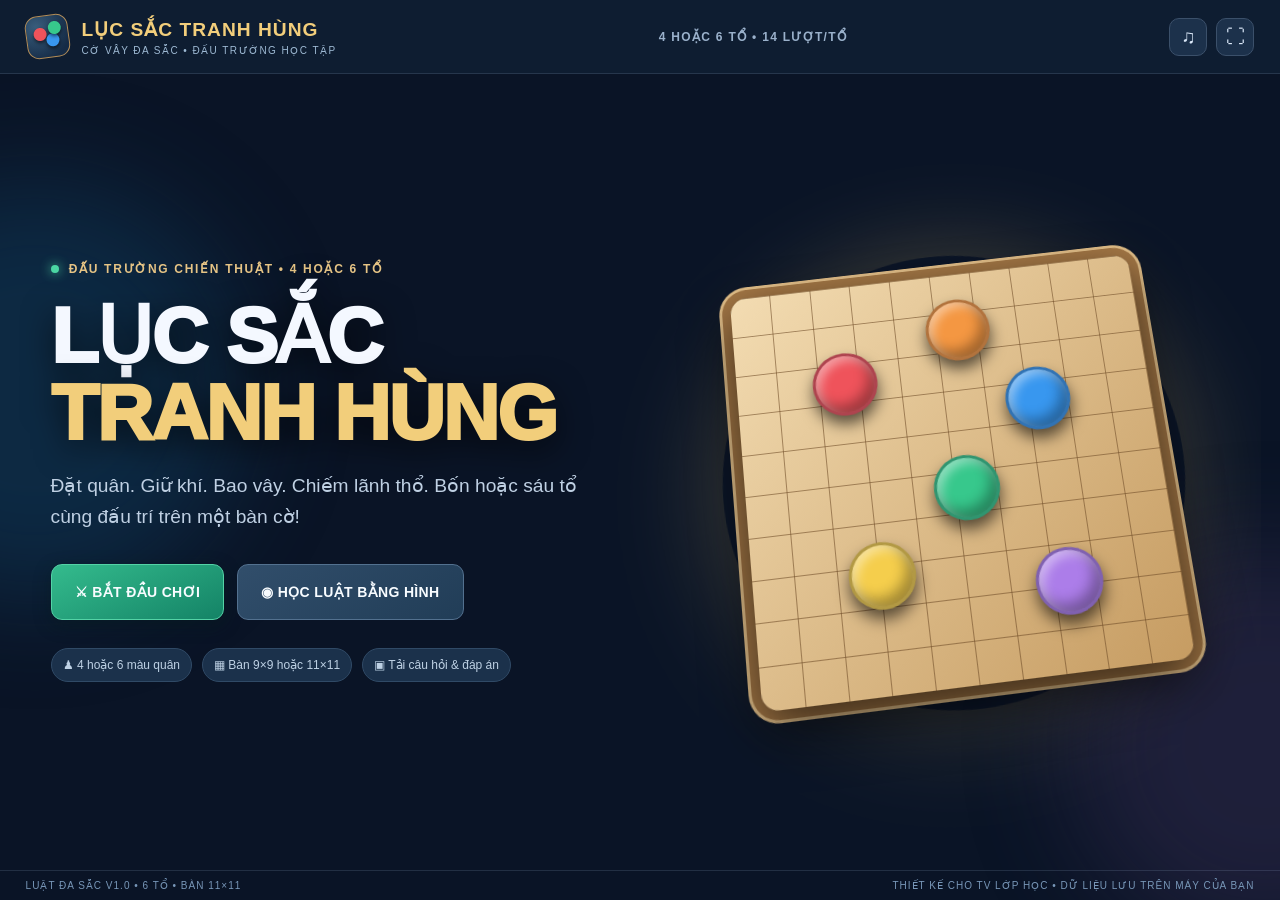
==== commit ae04570e: "Add 4-team 9x9 mode alongside 6-team 11x11, fix Excel import and tutorial scoring" ====
--- a/docs/co-vay-luc-sac/index.html
+++ b/docs/co-vay-luc-sac/index.html
@@ -1,42 +1,57 @@
-<!doctype html><html lang="vi"><head><meta charset="utf-8"><meta name="viewport" content="width=device-width, initial-scale=1, viewport-fit=cover"><meta name="theme-color" content="#0a1528"><meta name="description" content="Lục sắc tranh hùng - Cờ vây đa sắc 6 tổ, hướng dẫn bằng hình ảnh, tải câu hỏi và đáp án, đấu trường 11×11."><title>Lục sắc tranh hùng • Cờ vây đa sắc</title><style>
+<!doctype html><html lang="vi"><head><meta charset="utf-8"><meta name="viewport" content="width=device-width, initial-scale=1, viewport-fit=cover"><meta name="theme-color" content="#0a1528"><meta name="description" content="Lục sắc tranh hùng - Cờ vây đa sắc 4 hoặc 6 tổ, hướng dẫn bằng hình ảnh, tải câu hỏi và đáp án, đấu trường 11×11."><title>Lục sắc tranh hùng • Cờ vây đa sắc</title><style>
 :root{--bg:#0a1426;--panel:#172a43;--panel2:#203752;--ink:#f4f8ff;--muted:#a4b9d4;--line:rgba(186,214,249,.14);--gold:#f2ce7b;--primary:#2fa77d;--primary2:#146b5f;--red:#ef535b;--blue:#3897ef;--green:#37c88c;--yellow:#f5ce4c;--purple:#ac7de9;--orange:#f49742}*{box-sizing:border-box}html,body{height:100%;margin:0}body{font-family:Inter,"Segoe UI",Arial,sans-serif;background:var(--bg);color:var(--ink);overflow:hidden}button,select,input{font:inherit}button{cursor:pointer}button:disabled{cursor:not-allowed;opacity:.43;filter:grayscale(.3)}.hidden{display:none!important}.ambient{position:fixed;pointer-events:none;filter:blur(55px);border-radius:50%;opacity:.35}.ambient-a{width:420px;height:420px;left:-175px;top:20%;background:#14527a}.ambient-b{width:390px;height:390px;right:-180px;bottom:-40px;background:#463661}.app{height:100dvh;min-height:530px;display:flex;flex-direction:column;position:relative;z-index:1;isolation:isolate}.topbar{display:flex;align-items:center;justify-content:space-between;gap:14px;padding:11px clamp(15px,2vw,32px);height:74px;flex:none;border-bottom:1px solid var(--line);background:rgba(15,30,50,.95)}.brand{display:flex;align-items:center;gap:13px;white-space:nowrap}.brand strong{display:block;color:var(--gold);font-size:clamp(16px,1.5vw,22px);letter-spacing:1px;font-weight:900}.brand small{display:block;color:#9ebad4;font-size:10px;letter-spacing:1.45px;margin-top:4px}.brand-mark{width:43px;height:43px;border:1px solid #b38e59;background:radial-gradient(circle at 25% 25%,#395e7d,#152b46 80%);border-radius:12px;position:relative;display:flex;align-items:center;justify-content:center;gap:0;transform:rotate(-8deg)}.brand-mark .orb{height:13px;width:13px;position:absolute;border-radius:50%;box-shadow:0 2px 4px #0009}.orb.red{background:var(--red);top:11px;left:7px}.orb.blue{background:var(--blue);top:18px;left:19px}.orb.green{background:var(--green);top:6px;left:22px}.top-status{color:#9ab1cb;font-size:12px;letter-spacing:1.3px;font-weight:750}.head-actions{display:flex;gap:9px}.icon-btn{width:38px;height:38px;border-radius:10px;border:1px solid #3b506a;background:#1c314b;color:#dce9f9;font-size:19px}.icon-btn:hover{background:#2b4868}.main{flex:1;min-height:0;display:flex;justify-content:center;width:100%;padding:clamp(8px,1.1vh,14px) clamp(10px,1.45vw,26px)}.screen{width:100%;height:100%;min-width:0}.site-footer{height:30px;flex:none;display:flex;justify-content:space-between;align-items:center;padding:0 clamp(15px,2vw,32px);border-top:1px solid var(--line);font-size:10px;letter-spacing:1px;color:#7897b8;gap:12px}.btn{border-radius:11px;padding:12px 17px;font-weight:800;letter-spacing:.35px;line-height:1.15;min-height:43px;border:1px solid transparent;color:#f8fcff;transition:background .16s ease,transform .16s ease,border-color .16s ease;white-space:nowrap}.btn:hover:not(:disabled){transform:translateY(-1px)}.btn:active:not(:disabled){transform:translateY(1px)}.btn.primary{background:linear-gradient(155deg,#34bb8d,#148366);box-shadow:0 5px 17px #071b1d7d;border-color:#54d3a6}.btn.primary:hover{background:linear-gradient(155deg,#4acfa2,#199577)}.btn.secondary{background:linear-gradient(145deg,#314e6b,#213d57);border-color:#53718f}.btn.ghost{background:transparent;border-color:#3f5774;color:#e0ebf9}.btn.tiny{font-size:11px;min-height:32px;padding:8px 11px}.btn.large{padding:17px 23px;font-size:14px;min-height:56px}.eyebrow{font-size:12px;letter-spacing:1.7px;font-weight:900;color:#e6c485}.spark{display:inline-block;width:8px;height:8px;background:#4bd6a3;box-shadow:0 0 11px #4bd6a3;border-radius:50%;margin-right:5px}.home-screen{display:flex;align-items:center;justify-content:center;gap:clamp(12px,3vw,70px);overflow:hidden}.home-copy{width:48%;max-width:590px;position:relative;z-index:2}.home-copy h1{font-size:clamp(46px,6.1vw,100px);line-height:.98;font-weight:1000;letter-spacing:-2px;margin:22px 0 20px;text-shadow:0 9px 32px #000a}.home-copy h1 em{font-style:normal;color:var(--gold)}.home-copy p{font-size:clamp(16px,1.5vw,21px);line-height:1.6;color:#bfd0e3;max-width:530px}.home-actions{display:flex;gap:13px;flex-wrap:wrap;margin-top:31px}.home-tags{display:flex;gap:10px;flex-wrap:wrap;margin-top:28px}.home-tags span{background:#1b314b;border:1px solid #304a66;border-radius:40px;padding:9px 11px;color:#bed1e4;font-size:12px}.hero-art{width:clamp(290px,43vw,600px);aspect-ratio:1;position:relative;display:grid;place-items:center;transform:perspective(900px) rotateX(11deg) rotateZ(-7deg)}.hero-board{position:absolute;inset:12%;border-radius:17px;background:repeating-linear-gradient(0deg,transparent 0 calc(10% - 1px),#714e2999 calc(10% - 1px) 10%),repeating-linear-gradient(90deg,transparent 0 calc(10% - 1px),#714e2999 calc(10% - 1px) 10%),linear-gradient(135deg,#f3dcb2,#c69c62);box-shadow:0 18px 50px #000a,0 0 0 9px #a57846,0 0 0 12px #e5c18a}.hero-coin{position:absolute;width:12%;aspect-ratio:1;border-radius:50%;box-shadow:inset -6px -8px 13px #0005,inset 4px 5px 11px #fff7,0 9px 15px #0009;border:3px solid #20253350}.coin-one{background:var(--red);top:25%;left:26%}.coin-two{background:var(--blue);top:32%;right:27%}.coin-three{background:var(--green);top:47%;left:46%}.coin-four{background:var(--yellow);bottom:27%;left:29%}.coin-five{background:var(--purple);bottom:22%;right:26%}.coin-six{background:var(--orange);top:17%;left:48%}.hero-glow{position:absolute;inset:8%;border-radius:50%;box-shadow:0 0 110px #efcc7842;z-index:-1}.setup-screen{max-width:1470px;display:flex;flex-direction:column;gap:14px;overflow:auto;padding:0 4px 8px;scrollbar-width:thin}.section-heading{display:flex;align-items:center;justify-content:space-between}.section-heading h2{font-size:clamp(26px,2.9vw,41px);margin:5px 0}.section-heading p{color:var(--muted);margin:0;font-size:13px}.setup-grid{display:grid;grid-template-columns:1fr 1fr;gap:15px;min-height:0;flex:1}.panel{background:linear-gradient(145deg,#1b304b,#13243b);border:1px solid #39516c;border-radius:17px;box-shadow:0 13px 35px #03091244;padding:19px}.panel-heading{display:flex;justify-content:space-between;align-items:center;gap:10px;margin-bottom:14px}.panel-heading h3,.panel h3{margin:0;font-size:16px;color:#f4e0b0}.pill{font-size:11px;background:#2c4a63;border-radius:50px;padding:7px 10px;color:#d7e9f8}.teams-inputs{display:grid;grid-template-columns:1fr 1fr;gap:10px}.team-input{display:flex;align-items:center;gap:10px;border:1px solid #324e6e;background:#12253e;padding:7px 10px;border-radius:9px}.team-dot{width:23px;height:23px;flex:none;border-radius:50%;border:2px solid #102034;box-shadow:0 1px 5px #0009}.team-input input{width:100%;min-width:0;border:0;outline:none;color:white;background:transparent;font-size:13px;font-weight:650}.setup-settings{display:grid;grid-template-columns:1.7fr 1fr;gap:11px;margin-top:18px}.setup-settings label{display:block;font-size:11px;color:var(--muted);margin-bottom:7px}.setup-settings select{border:1px solid #4b6786;border-radius:8px;background:#102239;color:#f6fbff;padding:10px;width:100%;font-size:12px;outline:none}.order-box{display:flex;align-items:center;justify-content:space-between;gap:12px;margin-top:14px;padding:12px;border:1px solid #34506c;border-radius:10px;background:#0f2339}.order-box b{font-size:12px}.order-box p{margin:6px 0 0;color:#d1e2fa;font-size:11px;line-height:1.5}.muted{font-size:12px;line-height:1.5;color:var(--muted)}.upload-zone{border:2px dashed #58728e;border-radius:15px;background:#152d48;min-height:154px;display:flex;flex-direction:column;align-items:center;justify-content:center;gap:7px;transition:background .15s}.upload-zone.drag{background:#275c64;border-color:#7de0b3}.upload-icon{font-size:27px;line-height:1;color:var(--gold)}.upload-zone strong{font-size:14px}.upload-zone span{font-size:11px;color:var(--muted)}.upload-zone .btn{min-height:34px;font-size:11px;padding:7px 13px}.upload-result{padding:10px;margin-top:12px;font-size:12px;color:#d6e4f5;border:1px solid #38546f;border-radius:10px;background:#13273f;line-height:1.5}.upload-result.error{color:#ffd1c8;border-color:#a4504f}.upload-result.ok{color:#b3f0d9;border-color:#3a896d}.template-actions{display:flex;gap:7px;flex-wrap:wrap;margin-top:12px}.format-hint{margin-top:12px;color:#9eb9d4;font-size:11px;line-height:1.55}.format-hint code{color:#e9d7a2;font-size:11px}.setup-bottom{display:flex;align-items:center;justify-content:space-between;gap:14px}.action-row{display:flex;gap:10px;flex-wrap:wrap;justify-content:flex-end}.notice{font-size:12px;color:#c2d4e7}.arena-screen{display:flex;flex-direction:column;min-height:0;gap:9px}.arena-top{display:flex;align-items:center;justify-content:space-between;gap:10px;flex:none;min-height:45px;background:#14263c;border:1px solid #314964;padding:6px 11px;border-radius:12px}.mode-badge{background:#285c60;color:#dcfff5;border:1px solid #478e81;padding:7px 10px;border-radius:7px;font-size:11px;font-weight:900;letter-spacing:.7px}.progress-label{font-size:13px;color:#dfecff;letter-spacing:1.4px;font-weight:900}.arena-top-actions{display:flex;gap:7px}.arena-layout{flex:1;min-height:0;display:grid;grid-template-columns:clamp(185px,19.2vw,258px) minmax(0,1fr) clamp(243px,22.5vw,312px);gap:9px}.team-rail,.action-panel{background:linear-gradient(160deg,#1d304b,#14263f);border:1px solid #3a5572;border-radius:13px;min-height:0;padding:clamp(9px,1vw,17px);display:flex;flex-direction:column}.rail-caption,.panel-state{font-size:11px;color:#b4cbe4;letter-spacing:1.3px;font-weight:900;margin-bottom:11px}.score-cards{display:flex;flex-direction:column;gap:clamp(5px,1vh,10px)}.score-card{background:#253a54;border:1px solid #38536d;border-radius:9px;padding:clamp(6px,.8vh,10px);display:grid;grid-template-columns:30px minmax(0,1fr) auto;align-items:center;gap:8px;min-height:57px;position:relative;transition:border-color .25s,background .25s}.score-card.active{background:#334d68;border-color:#dfc27d;box-shadow:inset 0 0 0 1px #8f774e}.stone-swatch{width:27px;height:27px;border-radius:50%;background:var(--c);border:2px solid #101f34;box-shadow:inset -3px -4px 5px #0005,inset 2px 3px 5px #fff8,0 2px 4px #050d1f;display:flex;align-items:center;justify-content:center;color:#092035;font-weight:900;font-size:12px}.score-name{font-weight:850;font-size:clamp(11px,1vw,14px);overflow:hidden;text-overflow:ellipsis;white-space:nowrap}.score-extra{font-size:10px;color:#a8c1d9;margin-top:4px}.score-num{font-size:clamp(19px,1.8vw,26px);font-weight:900;color:#ffffff;font-variant-numeric:tabular-nums}.small-note{margin-top:auto;padding-top:11px;font-size:11px;line-height:1.6;color:#95aec8}.board-frame{background:linear-gradient(140deg,#a87843,#c49b60 50%,#926334);border:4px solid #9d774a;border-radius:14px;min-height:0;min-width:0;display:flex;flex-direction:column;align-items:center;justify-content:center;padding:7px;box-shadow:inset 0 0 0 2px #d3b57a,0 5px 24px #0008;overflow:hidden}.board-wrap{width:min(100%,calc(100dvh - 224px));max-height:calc(100% - 32px);aspect-ratio:1;display:flex;align-items:center;justify-content:center;flex-shrink:1;min-height:0}.board-wrap svg{width:100%;height:100%;object-fit:contain;display:block;user-select:none;touch-action:manipulation}.board-tip{font-size:12px;color:#4c3218;text-align:center;font-weight:800;margin-top:5px;background:#f5d6a0;border-radius:18px;padding:5px 15px;max-width:98%;overflow:hidden;text-overflow:ellipsis;white-space:nowrap}.action-panel .panel-state{margin:0}.action-panel h2{font-size:clamp(21px,2vw,29px);line-height:1.12;margin:12px 0 7px;color:var(--gold)}.action-panel>p{font-size:clamp(12px,1.05vw,15px);line-height:1.55;color:#e0edff;margin:0 0 13px}.right-detail{background:#223d5b;padding:12px;border-radius:9px;font-size:clamp(12px,1.1vw,14px);color:#e6f2ff;line-height:1.55;min-height:64px}.right-detail strong{color:#f7d98a}.tutorial-actions,.control-actions{display:flex;flex-direction:column;gap:8px;margin-top:auto}.tutorial-actions>.btn,.control-actions>.btn{min-height:43px}.tutorial-actions{display:grid;grid-template-columns:1fr 1fr;gap:8px}.tutorial-actions #lessonSkip{grid-column:span 2}.clock-block{margin:12px 0;text-align:center;background:#0e2034;border-radius:11px;padding:7px;border:1px solid #2a4963}.clock-block small{font-size:10px;letter-spacing:1.7px;color:#aec5d9}.countdown{font-size:clamp(40px,4.5vw,66px);font-weight:950;color:#eecb83;font-variant-numeric:tabular-nums;line-height:1.13}.countdown span{font-size:19px;margin-left:3px}.countdown.warning{color:#ffb346}.countdown.danger{color:#ff6366}.timebar{height:6px;border-radius:5px;background:#344c63;overflow:hidden;margin:4px 9px}.timebar div{height:100%;background:linear-gradient(90deg,#18b690,#ebce73);width:100%;transition:width .18s linear}.right-foot{font-size:11px;color:#9cbedb;margin-top:10px;line-height:1.4}.arena-footer{flex:none;border:1px solid #2e4862;background:#172a41;border-radius:9px;min-height:34px;padding:8px 12px;display:flex;justify-content:space-between;align-items:center;gap:12px;font-size:12px;color:#d3e2f6}.arena-footer #miniLog{color:#9fbad5;font-size:11px;white-space:nowrap;max-width:42%;overflow:hidden;text-overflow:ellipsis}.quiz-box{background:#102b41;border:1px solid #3d6880;border-radius:10px;padding:10px;margin:12px 0;overflow:auto;min-height:0;max-height:45%}.quiz-box .q-top{font-size:10px;color:#d9b96f;font-weight:800;letter-spacing:1px}.quiz-box .question{font-size:13px;font-weight:800;margin:8px 0 9px;line-height:1.4;color:#fff}.qopt{display:block;width:100%;text-align:left;background:#263f5a;border:1px solid #48637d;border-radius:8px;padding:8px 10px;color:#e9f4ff;font-size:12px;margin:6px 0;white-space:normal}.qopt:hover:not(:disabled){background:#345c72}.qopt.selected{border-color:#e9cd7f;background:#51634b}.qopt.correct{border-color:#5bd49d;background:#245d51}.qopt.wrong{border-color:#ff7676;background:#6d323b}.qfeedback{font-size:11px;margin-top:9px;line-height:1.5;color:#f0d5a1}.qinput{width:100%;color:white;background:#203a53;border:1px solid #58748e;border-radius:8px;padding:10px;font-size:13px}.result-screen{max-width:1330px;overflow:auto;display:flex;flex-direction:column;gap:17px;padding:9px 5px}.result-head{text-align:center}.result-head h2{font-size:clamp(30px,4vw,57px);margin:6px 0;color:var(--gold)}.result-head p{margin:5px 0;color:var(--muted)}.results-grid{display:grid;grid-template-columns:1fr 1.3fr;gap:15px;min-height:0;flex:1}.result-panel,.standings-panel{overflow:auto}.rank-row{display:flex;align-items:center;gap:12px;padding:10px;border-bottom:1px solid #344d67}.rank-no{font-size:20px;font-weight:900;color:var(--gold);min-width:30px}.rank-name{flex:1;font-weight:800}.rank-points{font-size:23px;font-weight:950}.result-actions{display:flex;gap:10px;flex-wrap:wrap;margin-top:19px}.score-table{width:100%;border-collapse:collapse;text-align:right;font-size:12px}.score-table th,.score-table td{padding:10px 6px;border-bottom:1px solid #34506c}.score-table th{color:#b6cde2;font-size:11px}.score-table td:first-child,.score-table th:first-child{text-align:left}.score-table .total{color:var(--gold);font-size:16px;font-weight:900}.modal{position:fixed;inset:0;display:grid;place-items:center;z-index:40}.modal-overlay{position:absolute;inset:0;background:#050c16cb;backdrop-filter:blur(3px)}.modal-card{position:relative;width:min(550px,calc(100vw - 30px));max-height:86dvh;overflow:auto;border:1px solid #51708d;border-radius:17px;padding:21px;background:#1b314c;box-shadow:0 22px 70px #000b}.modal-head{display:flex;align-items:center;justify-content:space-between;gap:12px;margin-bottom:12px}.modal-head h3{font-size:19px;margin:0;color:var(--gold)}.modal-content,.modal-card p{font-size:14px;color:#dce8f7;line-height:1.6}.modal-actions{display:flex;justify-content:flex-end;gap:9px;flex-wrap:wrap;margin-top:18px}.rule-tile{border:1px solid #375774;border-radius:10px;padding:10px;margin:8px 0;font-size:13px;color:#e5efff;line-height:1.5}.rule-tile strong{color:#f2cf81}.toast{position:fixed;z-index:60;bottom:56px;left:50%;transform:translateX(-50%);min-width:260px;max-width:min(90vw,550px);text-align:center;padding:13px 20px;border-radius:11px;border:1px solid #52816d;background:#1f5c4b;box-shadow:0 9px 30px #0008;color:white;font-size:13px;font-weight:800}.toast.bad{background:#68333b;border-color:#b76b68}.board-star{fill:#6e5334;opacity:.66}.board-stone{filter:url(#stoneShadow)}.stone-letter{font-size:11px;font-weight:900;pointer-events:none;fill:#0d2435}.board-intersection{cursor:pointer;fill:transparent}.board-intersection:focus{outline:0}.board-ghost{opacity:.65}.board-capture{animation:disappear .39s ease forwards;pointer-events:none}.board-highlight{animation:hintPulse 1.65s ease-in-out infinite;pointer-events:none}.board-last{pointer-events:none}.territory-circle{opacity:.32;pointer-events:none}.board-coord{font-size:12px;font-weight:800;fill:#72522e;pointer-events:none}.modal-pieces{display:flex;gap:6px;margin:13px 0}.modal-pieces i{width:27px;height:27px;border-radius:50%;background:var(--c);box-shadow:inset -3px -3px 5px #0005,inset 2px 2px 3px #fff6}@keyframes disappear{0%{opacity:1;transform:scale(1)}45%{opacity:.75;transform:scale(1.15)}100%{opacity:0;transform:scale(.1)}}@keyframes hintPulse{0%,100%{opacity:.65}50%{opacity:.18}}@media(prefers-reduced-motion:reduce){*,*:before,*:after{animation:none!important;transition:none!important}}
 @media(max-width:1120px){.arena-layout{grid-template-columns:172px minmax(0,1fr) 220px;gap:7px}.team-rail,.action-panel{padding:8px}.score-card{grid-template-columns:26px minmax(0,1fr) auto;gap:5px;min-height:50px}.stone-swatch{width:24px;height:24px}.score-name{font-size:11px}.score-extra{font-size:9px}.board-wrap{width:min(100%,calc(100dvh - 221px))}.home-copy h1{font-size:60px}.top-status{display:none}.quiz-box{max-height:38%}.btn.tiny{padding:7px 8px}}
 @media(max-width:780px){body{overflow:auto}.app{height:auto;min-height:100dvh}.main{min-height:0;flex:1}.site-footer{display:none}.home-screen{flex-direction:column;padding:26px 0}.home-copy{width:95%;text-align:center}.home-copy h1{font-size:clamp(44px,10vw,75px)}.home-actions,.home-tags{justify-content:center}.hero-art{width:min(76vw,360px)}.setup-grid{grid-template-columns:1fr}.setup-bottom{flex-direction:column;align-items:stretch}.action-row{justify-content:center}.arena-screen{min-height:1080px}.arena-layout{grid-template-columns:1fr 1fr;grid-template-rows:570px auto;gap:8px}.board-frame{grid-row:1;grid-column:span 2}.team-rail{grid-row:2}.action-panel{grid-row:2}.board-wrap{width:min(96vw,530px)}.results-grid{grid-template-columns:1fr}.arena-top{flex-wrap:wrap}.arena-footer{flex-wrap:wrap}.brand small{font-size:8px}}
 
+/* V4: Chuyển chế độ 4/6 tổ, ưu tiên quan sát trên TV */
+.team-count-switch{display:flex;align-items:center;justify-content:center;gap:14px;margin:0 0 15px;padding:10px 12px;border:1px solid rgba(250,223,155,.28);border-radius:14px;background:rgba(18,37,58,.72)}
+.mode-switch-caption{font-size:11px;font-weight:850;letter-spacing:.08em;color:#f2cf88;white-space:nowrap}
+.team-count-options{display:flex;gap:10px;flex:1;max-width:580px}
+.count-choice{appearance:none;flex:1;display:flex;align-items:center;justify-content:center;gap:11px;padding:11px 12px;border-radius:11px;background:#223e59;border:2px solid #456079;color:#e3eafa;cursor:pointer;font-family:inherit;transition:transform .15s,border-color .15s,background .15s}
+.count-choice b{font-size:19px;font-weight:900;white-space:nowrap}.count-choice span{font-size:11px;color:#c6d5e7;font-weight:650}
+.count-choice[aria-pressed="true"]{border-color:#f6d28d;background:linear-gradient(130deg,#365773,#2e4b60);box-shadow:0 0 0 2px rgba(247,214,145,.12) inset}
+.count-choice:focus-visible{outline:3px solid #f6d28d;outline-offset:3px}
+.count-choice:hover{transform:translateY(-1px)}
+@media(max-width:900px){.team-count-switch{flex-direction:column;align-items:stretch;gap:7px}.count-choice{gap:6px;padding:8px}.count-choice b{font-size:15px}.count-choice span{font-size:10px}}
+
 </style></head><body>
 <div class="ambient ambient-a"></div><div class="ambient ambient-b"></div>
 <div id="app" class="app">
-<header class="topbar"><div class="brand"><div class="brand-mark"><span class="orb red"></span><span class="orb blue"></span><span class="orb green"></span></div><div><strong>LỤC SẮC TRANH HÙNG</strong><small>CỜ VÂY ĐA SẮC • ĐẤU TRƯỜNG HỌC TẬP</small></div></div><div id="topStatus" class="top-status">6 TỔ • 11×11 • 14 LƯỢT/TỔ</div><div class="head-actions"><button id="soundBtn" class="icon-btn" title="Bật / tắt âm thanh" aria-label="Bật tắt âm thanh">♫</button><button id="fullBtn" class="icon-btn" title="Toàn màn hình" aria-label="Toàn màn hình">⛶</button></div></header>
-<main class="main"><section id="homeScreen" class="screen home-screen"><div class="home-copy"><div class="eyebrow"><span class="spark"></span> ĐẤU TRƯỜNG CHIẾN THUẬT • 6 QUÂN ĐOÀN</div><h1>LỤC SẮC<br><em>TRANH HÙNG</em></h1><p>Đặt quân. Giữ khí. Bao vây. Chiếm lãnh thổ. Sáu tổ cùng đấu trí trên một bàn cờ!</p><div class="home-actions"><button class="btn primary large" id="homeStart">⚔ BẮT ĐẦU CHƠI</button><button class="btn secondary large" id="homeLearn">◉ HỌC LUẬT BẰNG HÌNH</button></div><div class="home-tags"><span>♟ 6 màu quân</span><span>▦ 11×11 giao điểm</span><span>▣ Tải câu hỏi & đáp án</span></div></div><div class="hero-art" aria-hidden="true"><div class="hero-board" id="heroBoard"></div><div class="hero-coin coin-one"></div><div class="hero-coin coin-two"></div><div class="hero-coin coin-three"></div><div class="hero-coin coin-four"></div><div class="hero-coin coin-five"></div><div class="hero-coin coin-six"></div><div class="hero-glow"></div></div></section>
-<section id="setupScreen" class="screen setup-screen hidden"><div class="section-heading"><div><span class="eyebrow">CHUẨN BỊ GIAO TRANH</span><h2>Thiết lập trận đấu</h2><p>Luật chuẩn: 6 tổ • 11×11 • 14 lượt mỗi tổ</p></div><button class="btn ghost" id="setupBack">← Trang chủ</button></div><div class="setup-grid"><div class="panel setup-panel"><div class="panel-heading"><h3>⚑ Sáu quân đoàn</h3><span class="pill">Đều 14 lượt</span></div><div id="teamInputs" class="teams-inputs"></div><div class="setup-settings"><div><label for="modeSelect">Chế độ thi đấu</label><select id="modeSelect"><option value="classic">Chiến thuật tiêu chuẩn (không câu hỏi)</option><option value="quiz">Học tập: trả lời đúng mới được đặt quân</option></select></div><div><label for="clockSelect">Thời gian đặt quân</label><select id="clockSelect"><option value="20">20 giây (tiêu chuẩn)</option><option value="30">30 giây (lớp mới tập)</option></select></div></div><div class="order-box"><div><b>Thứ tự thi đấu</b><p id="orderPreview">Đỏ → Xanh dương → Xanh lá → Vàng → Tím → Cam</p></div><button id="shuffleOrder" class="btn tiny secondary">⇄ Bốc thăm</button></div></div><div class="panel upload-panel"><div class="panel-heading"><h3>▤ Ngân hàng câu hỏi</h3><span class="pill">Kèm đáp án</span></div><p class="muted">Hỗ trợ Excel (.xlsx), CSV và JSON. Câu hỏi chỉ dùng khi bật chế độ Học tập.</p><div class="upload-zone" id="uploadZone"><div class="upload-icon">↥</div><strong>Thả file câu hỏi vào đây</strong><span>hoặc chọn tệp từ máy tính</span><input type="file" accept=".xlsx,.csv,.json" id="questionFile" hidden><button class="btn secondary" id="browseQuestions">CHỌN FILE CÂU HỎI</button></div><div id="uploadResult" class="upload-result">Chưa tải bộ câu hỏi nào.</div><div class="template-actions"><button id="downloadCSV" class="btn tiny secondary">↓ Mẫu CSV</button><button id="downloadXLSX" class="btn tiny secondary">↓ Mẫu Excel</button><button id="downloadJSON" class="btn tiny secondary">↓ Mẫu JSON</button></div><div class="format-hint">Cột yêu cầu: <code>loai, muc_do, cau_hoi, A, B, C, D, dap_an, giai_thich</code><br><b>Đáp án:</b> A/B/C/D (trắc nghiệm), ĐÚNG/SAI, hoặc văn bản chính xác. Có thể nhập nhiều mức: dễ, trung bình, khó.</div></div></div><div class="setup-bottom"><div class="notice" id="setupNotice">Bạn có thể học luật trước hoặc bắt đầu ngay.</div><div class="action-row"><button class="btn secondary" id="setupTutorial">◉ HỌC LUẬT TRỰC QUAN</button><button class="btn primary" id="launchGame">BẮT ĐẦU TRẬN ĐẤU →</button></div></div></section>
-<section id="arenaScreen" class="screen arena-screen hidden"><div class="arena-top"><span id="phaseLabel" class="mode-badge">HỌC LUẬT BẰNG HÌNH ẢNH</span><div id="progressText" class="progress-label">BÀI 1 / 6</div><div class="arena-top-actions"><button id="rulesOpen" class="btn tiny ghost">? NHẮC LUẬT</button><button id="teacherOpen" class="btn tiny ghost">⚙ GIÁO VIÊN</button><button id="pauseBtn" class="btn tiny secondary">Ⅱ TẠM DỪNG</button><button id="arenaHome" class="btn tiny ghost">⌂ TRANG CHỦ</button></div></div><div class="arena-layout"><aside class="team-rail"><div class="rail-caption">SÁU QUÂN ĐOÀN</div><div id="scoreCards" class="score-cards"></div><div id="scoreNote" class="small-note">Tập chơi: không tính điểm</div></aside><div class="board-frame"><div class="board-wrap"><svg id="goBoard" viewBox="0 0 530 530" aria-label="Bàn cờ vây mười một nhân mười một" role="img"><defs><radialGradient id="stoneGloss" cx="30%" cy="25%" r="85%"><stop offset="0" stop-color="white" stop-opacity=".34"/><stop offset=".5" stop-color="white" stop-opacity=".06"/><stop offset="1" stop-color="black" stop-opacity=".3"/></radialGradient><filter id="stoneShadow" x="-50%" y="-50%" width="200%" height="200%"><feDropShadow dx="1.8" dy="2.8" stdDeviation="1.6" flood-color="#40280a" flood-opacity=".48"/></filter></defs><rect x="5" y="5" width="520" height="520" rx="13" fill="#d4b17a" stroke="#f3debb" stroke-width="3"/><rect x="13" y="13" width="504" height="504" rx="7" fill="#edcf9c"/><g id="gridLines"></g><g id="territoryLayer"></g><g id="hintLayer"></g><g id="stonesLayer"></g><g id="previewLayer"></g><g id="hitsLayer"></g></svg></div><div id="boardTip" class="board-tip">Hãy bắt đầu bằng bài học đặt quân.</div></div><aside class="action-panel"><div class="panel-state" id="rightState">HỌC LUẬT • THỬ NGAY</div><h2 id="rightTitle">Đặt quân</h2><p id="rightDesc">Chọn giao điểm đang được chỉ dẫn.</p><div id="rightDetail" class="right-detail"></div><div id="clockBlock" class="clock-block hidden"><small>THỜI GIAN CÒN LẠI</small><div id="countdown" class="countdown">20<span>s</span></div><div class="timebar"><div id="timeFill"></div></div></div><div id="quizBox" class="quiz-box hidden"></div><div id="actionControls" class="control-actions"><button id="confirmMove" class="btn primary" disabled>✓ XÁC NHẬN</button><button id="passMove" class="btn secondary">BỎ LƯỢT</button></div><div id="tutorialControls" class="tutorial-actions hidden"><button id="lessonBack" class="btn secondary">← TRƯỚC</button><button id="lessonNext" class="btn primary" disabled>TIẾP THEO →</button><button id="lessonSkip" class="btn ghost">BỎ QUA HỌC LUẬT</button></div><div id="rightFoot" class="right-foot">Tự học bằng cách bấm trên bàn cờ.</div></aside></div><div class="arena-footer"><span id="footerMessage">Đặt quân trên giao điểm để chơi.</span><span id="miniLog">Chưa có nước đi nào</span></div></section>
+<header class="topbar"><div class="brand"><div class="brand-mark"><span class="orb red"></span><span class="orb blue"></span><span class="orb green"></span></div><div><strong>LỤC SẮC TRANH HÙNG</strong><small>CỜ VÂY ĐA SẮC • ĐẤU TRƯỜNG HỌC TẬP</small></div></div><div id="topStatus" class="top-status">4 HOẶC 6 TỔ • 14 LƯỢT/TỔ</div><div class="head-actions"><button id="soundBtn" class="icon-btn" title="Bật / tắt âm thanh" aria-label="Bật tắt âm thanh">♫</button><button id="fullBtn" class="icon-btn" title="Toàn màn hình" aria-label="Toàn màn hình">⛶</button></div></header>
+<main class="main"><section id="homeScreen" class="screen home-screen"><div class="home-copy"><div class="eyebrow"><span class="spark"></span> ĐẤU TRƯỜNG CHIẾN THUẬT • 4 HOẶC 6 TỔ</div><h1>LỤC SẮC<br><em>TRANH HÙNG</em></h1><p>Đặt quân. Giữ khí. Bao vây. Chiếm lãnh thổ. Bốn hoặc sáu tổ cùng đấu trí trên một bàn cờ!</p><div class="home-actions"><button class="btn primary large" id="homeStart">⚔ BẮT ĐẦU CHƠI</button><button class="btn secondary large" id="homeLearn">◉ HỌC LUẬT BẰNG HÌNH</button></div><div class="home-tags"><span>♟ 4 hoặc 6 màu quân</span><span>▦ Bàn 9×9 hoặc 11×11</span><span>▣ Tải câu hỏi & đáp án</span></div></div><div class="hero-art" aria-hidden="true"><div class="hero-board" id="heroBoard"></div><div class="hero-coin coin-one"></div><div class="hero-coin coin-two"></div><div class="hero-coin coin-three"></div><div class="hero-coin coin-four"></div><div class="hero-coin coin-five"></div><div class="hero-coin coin-six"></div><div class="hero-glow"></div></div></section>
+<section id="setupScreen" class="screen setup-screen hidden"><div class="section-heading"><div><span class="eyebrow">CHUẨN BỊ GIAO TRANH</span><h2>Thiết lập trận đấu</h2><p id="setupSubtitle">Chọn 4 hoặc 6 tổ • 14 lượt mỗi tổ</p></div><button class="btn ghost" id="setupBack">← Trang chủ</button></div><div class="team-count-switch" aria-label="Chọn số tổ thi đấu"><div class="mode-switch-caption">CHỌN QUÂN ĐOÀN</div><div class="team-count-options"><button type="button" id="teams4" class="count-choice" aria-pressed="false"><b>4 TỔ</b><span>4 màu • 9×9 • 56 lượt</span></button><button type="button" id="teams6" class="count-choice" aria-pressed="true"><b>6 TỔ</b><span>6 màu • 11×11 • 84 lượt</span></button></div></div><div class="setup-grid"><div class="panel setup-panel"><div class="panel-heading"><h3 id="teamPanelTitle">⚑ Sáu quân đoàn</h3><span class="pill" id="teamCountPill">6 tổ · 84 lượt</span></div><div id="teamInputs" class="teams-inputs"></div><div class="setup-settings"><div><label for="modeSelect">Chế độ thi đấu</label><select id="modeSelect"><option value="classic">Chiến thuật tiêu chuẩn (không câu hỏi)</option><option value="quiz">Học tập: trả lời đúng mới được đặt quân</option></select></div><div><label for="clockSelect">Thời gian đặt quân</label><select id="clockSelect"><option value="20">20 giây (tiêu chuẩn)</option><option value="30">30 giây (lớp mới tập)</option></select></div></div><div class="order-box"><div><b>Thứ tự thi đấu</b><p id="orderPreview">Đỏ → Xanh dương → Xanh lá → Vàng → Tím → Cam</p></div><button id="shuffleOrder" class="btn tiny secondary">⇄ Bốc thăm</button></div></div><div class="panel upload-panel"><div class="panel-heading"><h3>▤ Ngân hàng câu hỏi</h3><span class="pill">Kèm đáp án</span></div><p class="muted">Hỗ trợ Excel (.xlsx), CSV và JSON. Câu hỏi chỉ dùng khi bật chế độ Học tập.</p><div class="upload-zone" id="uploadZone"><div class="upload-icon">↥</div><strong>Thả file câu hỏi vào đây</strong><span>hoặc chọn tệp từ máy tính</span><input type="file" accept=".xlsx,.csv,.json" id="questionFile" hidden><button class="btn secondary" id="browseQuestions">CHỌN FILE CÂU HỎI</button></div><div id="uploadResult" class="upload-result">Chưa tải bộ câu hỏi nào.</div><div class="template-actions"><button id="downloadCSV" class="btn tiny secondary">↓ Mẫu CSV</button><button id="downloadXLSX" class="btn tiny secondary">↓ Mẫu Excel</button><button id="downloadJSON" class="btn tiny secondary">↓ Mẫu JSON</button></div><div class="format-hint">Cột yêu cầu: <code>loai, muc_do, cau_hoi, A, B, C, D, dap_an, giai_thich</code><br><b>Đáp án:</b> A/B/C/D (trắc nghiệm), ĐÚNG/SAI, hoặc văn bản chính xác. Có thể nhập nhiều mức: dễ, trung bình, khó.</div></div></div><div class="setup-bottom"><div class="notice" id="setupNotice">Bạn có thể học luật trước hoặc bắt đầu ngay.</div><div class="action-row"><button class="btn secondary" id="setupTutorial">◉ HỌC LUẬT TRỰC QUAN</button><button class="btn primary" id="launchGame">BẮT ĐẦU TRẬN ĐẤU →</button></div></div></section>
+<section id="arenaScreen" class="screen arena-screen hidden"><div class="arena-top"><span id="phaseLabel" class="mode-badge">HỌC LUẬT BẰNG HÌNH ẢNH</span><div id="progressText" class="progress-label">BÀI 1 / 6</div><div class="arena-top-actions"><button id="rulesOpen" class="btn tiny ghost">? NHẮC LUẬT</button><button id="teacherOpen" class="btn tiny ghost">⚙ GIÁO VIÊN</button><button id="pauseBtn" class="btn tiny secondary">Ⅱ TẠM DỪNG</button><button id="arenaHome" class="btn tiny ghost">⌂ TRANG CHỦ</button></div></div><div class="arena-layout"><aside class="team-rail"><div class="rail-caption" id="railCaption">SÁU QUÂN ĐOÀN</div><div id="scoreCards" class="score-cards"></div><div id="scoreNote" class="small-note">Tập chơi: không tính điểm</div></aside><div class="board-frame"><div class="board-wrap"><svg id="goBoard" viewBox="0 0 530 530" aria-label="Bàn cờ vây mười một nhân mười một" role="img"><defs><radialGradient id="stoneGloss" cx="30%" cy="25%" r="85%"><stop offset="0" stop-color="white" stop-opacity=".34"/><stop offset=".5" stop-color="white" stop-opacity=".06"/><stop offset="1" stop-color="black" stop-opacity=".3"/></radialGradient><filter id="stoneShadow" x="-50%" y="-50%" width="200%" height="200%"><feDropShadow dx="1.8" dy="2.8" stdDeviation="1.6" flood-color="#40280a" flood-opacity=".48"/></filter></defs><rect x="5" y="5" width="520" height="520" rx="13" fill="#d4b17a" stroke="#f3debb" stroke-width="3"/><rect x="13" y="13" width="504" height="504" rx="7" fill="#edcf9c"/><g id="gridLines"></g><g id="territoryLayer"></g><g id="hintLayer"></g><g id="stonesLayer"></g><g id="previewLayer"></g><g id="hitsLayer"></g></svg></div><div id="boardTip" class="board-tip">Hãy bắt đầu bằng bài học đặt quân.</div></div><aside class="action-panel"><div class="panel-state" id="rightState">HỌC LUẬT • THỬ NGAY</div><h2 id="rightTitle">Đặt quân</h2><p id="rightDesc">Chọn giao điểm đang được chỉ dẫn.</p><div id="rightDetail" class="right-detail"></div><div id="clockBlock" class="clock-block hidden"><small>THỜI GIAN CÒN LẠI</small><div id="countdown" class="countdown">20<span>s</span></div><div class="timebar"><div id="timeFill"></div></div></div><div id="quizBox" class="quiz-box hidden"></div><div id="actionControls" class="control-actions"><button id="confirmMove" class="btn primary" disabled>✓ XÁC NHẬN</button><button id="passMove" class="btn secondary">BỎ LƯỢT</button></div><div id="tutorialControls" class="tutorial-actions hidden"><button id="lessonBack" class="btn secondary">← TRƯỚC</button><button id="lessonNext" class="btn primary" disabled>TIẾP THEO →</button><button id="lessonSkip" class="btn ghost">BỎ QUA HỌC LUẬT</button></div><div id="rightFoot" class="right-foot">Tự học bằng cách bấm trên bàn cờ.</div></aside></div><div class="arena-footer"><span id="footerMessage">Đặt quân trên giao điểm để chơi.</span><span id="miniLog">Chưa có nước đi nào</span></div></section>
 <section id="resultScreen" class="screen result-screen hidden"><div class="result-head"><div class="eyebrow">KẾT THÚC TRẬN ĐẤU</div><h2 id="winnerTitle">VINH DANH NHÀ VÔ ĐỊCH</h2><p id="resultReason"></p></div><div class="results-grid"><div class="panel result-panel"><h3>BẢNG XẾP HẠNG</h3><div id="rankings"></div><div class="result-actions"><button class="btn secondary" id="reviewGame">▤ XEM LẠI BÀN CỜ</button><button class="btn primary" id="playAgain">↻ TRẬN MỚI</button></div></div><div class="panel standings-panel"><h3>THỐNG KÊ CHÍNH XÁC</h3><div id="finalScores"></div><p class="small-note">Tổng = quân còn trên bàn + 2 × quân bắt được + lãnh thổ.</p></div></div></section></main>
-<footer class="site-footer"><span>LUẬT ĐA SẮC V1.0 • 6 TỔ • BÀN 11×11</span><span>THIẾT KẾ CHO TV LỚP HỌC • DỮ LIỆU LƯU TRÊN MÁY CỦA BẠN</span></footer>
+<footer class="site-footer"><span><span id="siteGameInfo">LUẬT ĐA SẮC V1.0 • 6 TỔ • BÀN 11×11</span></span><span>THIẾT KẾ CHO TV LỚP HỌC • DỮ LIỆU LƯU TRÊN MÁY CỦA BẠN</span></footer>
 </div><div id="dialog" class="modal hidden"><div class="modal-overlay" data-close="true"></div><div class="modal-card"><div class="modal-head"><h3 id="modalTitle">THÔNG BÁO</h3><button id="closeDialog" class="icon-btn" aria-label="Đóng">✕</button></div><div id="modalContent"></div><div id="modalActions" class="modal-actions"></div></div></div><div id="toast" class="toast hidden" role="status" aria-live="polite"></div><script>
-/* Lục sắc tranh hùng — luật biến thể cờ vây 6 màu, thuần JavaScript. */
+/* Lục sắc tranh hùng — luật cờ vây đa sắc hỗ trợ 4 tổ (9×9) và 6 tổ (11×11). */
 (function(root,factory){const api=factory();if(typeof module==='object'&&module.exports)module.exports=api;root.GoRules=api;})(typeof globalThis!=='undefined'?globalThis:this,function(){
 'use strict';
-const SIZE=11, COUNT=SIZE*SIZE, EMPTY=-1;
-const coord=i=>'ABCDEFGHIJK'[i%SIZE]+(SIZE-Math.floor(i/SIZE));
-const index=s=>{const m=/^([A-K])(11|10|[1-9])$/i.exec(String(s).trim());return m?(SIZE-Number(m[2]))*SIZE+'ABCDEFGHIJK'.indexOf(m[1].toUpperCase()):-1};
-function neighbors(i){const r=Math.floor(i/SIZE),c=i%SIZE,a=[];if(r>0)a.push(i-SIZE);if(r<SIZE-1)a.push(i+SIZE);if(c>0)a.push(i-1);if(c<SIZE-1)a.push(i+1);return a}
-function group(board,at){const color=board[at];if(color===EMPTY)return {stones:[],liberties:[]};const seen=new Set([at]),free=new Set(),stack=[at];while(stack.length){const i=stack.pop();for(const n of neighbors(i)){if(board[n]===EMPTY)free.add(n);else if(board[n]===color&&!seen.has(n)){seen.add(n);stack.push(n)}}}return{stones:[...seen],liberties:[...free]}}
-const serialize=board=>board.map(v=>v===-1?'.':String(v)).join('');
-function move(board,color,at,history){if(!Number.isInteger(at)||at<0||at>=COUNT)return {ok:false,reason:'Ngoài bàn cờ.'};if(board[at]!==EMPTY)return {ok:false,reason:'Giao điểm này đã có quân.'};const next=board.slice();next[at]=color;const taken=new Set();const checked=new Set();for(const n of neighbors(at)){if(next[n]===EMPTY||next[n]===color||checked.has(n))continue;const g=group(next,n);g.stones.forEach(i=>checked.add(i));if(g.liberties.length===0)g.stones.forEach(i=>taken.add(i))}taken.forEach(i=>next[i]=EMPTY);if(group(next,at).liberties.length===0)return {ok:false,reason:'Nước đi tự sát: nhóm quân của bạn không còn khí.'};const key=serialize(next);if(history&&history.includes(key))return {ok:false,reason:'Nước đi lặp lại thế cờ đã xuất hiện.'};return{ok:true,board:next,captured:[...taken].sort((a,b)=>a-b),key}}
-function territories(board){const visited=new Set(),owner=Array(COUNT).fill(-1),counts=Array(6).fill(0),areas=[];for(let i=0;i<COUNT;i++){if(board[i]!==EMPTY||visited.has(i))continue;const stack=[i],cells=[],border=new Set();visited.add(i);while(stack.length){const p=stack.pop();cells.push(p);for(const n of neighbors(p)){if(board[n]===EMPTY&&!visited.has(n)){visited.add(n);stack.push(n)}else if(board[n]!==EMPTY)border.add(board[n])}}const o=border.size===1?[...border][0]:-1;if(o>=0){counts[o]+=cells.length;cells.forEach(p=>owner[p]=o)}areas.push({cells,owner:o,border:[...border]})}return{owner,counts,areas}}
-function scores(board,captures){const living=Array(6).fill(0);board.forEach(v=>{if(v>=0)living[v]++});const territory=territories(board);return Array.from({length:6},(_,id)=>({id,living:living[id],captured:captures[id]||0,territory:territory.counts[id],confirmed:living[id]+2*(captures[id]||0),total:living[id]+2*(captures[id]||0)+territory.counts[id]}))}
-function winnerRank(results){return results.slice().sort((a,b)=>b.total-a.total||b.territory-a.territory||b.captured-a.captured)}
-return{SIZE,COUNT,EMPTY,coord,index,neighbors,group,serialize,move,territories,scores,winnerRank};
+function forConfig(size=11,teamCount=6){
+  if(![9,11].includes(size)||![4,6].includes(teamCount))throw Error('Cấu hình bàn cờ không hợp lệ.');
+  const SIZE=size,COUNT=SIZE*SIZE,TEAM_COUNT=teamCount,EMPTY=-1,LETTERS='ABCDEFGHIJK'.slice(0,SIZE);
+  const coord=i=>LETTERS[i%SIZE]+(SIZE-Math.floor(i/SIZE));
+  const index=s=>{const match=/^([A-K])([1-9]|10|11)$/i.exec(String(s).trim());if(!match)return -1;const col=LETTERS.indexOf(match[1].toUpperCase()),row=Number(match[2]);return col>=0&&row>=1&&row<=SIZE?(SIZE-row)*SIZE+col:-1};
+  function neighbors(i){const r=Math.floor(i/SIZE),c=i%SIZE,a=[];if(r>0)a.push(i-SIZE);if(r<SIZE-1)a.push(i+SIZE);if(c>0)a.push(i-1);if(c<SIZE-1)a.push(i+1);return a}
+  function group(board,at){if(at<0||at>=COUNT)throw Error('Vị trí ngoài bàn cờ.');const color=board[at];if(color===EMPTY)return {stones:[],liberties:[]};const seen=new Set([at]),free=new Set(),stack=[at];while(stack.length){const i=stack.pop();for(const n of neighbors(i)){if(board[n]===EMPTY)free.add(n);else if(board[n]===color&&!seen.has(n)){seen.add(n);stack.push(n)}}}return {stones:[...seen],liberties:[...free]}}
+  const serialize=board=>board.map(v=>v===EMPTY?'.':String(v)).join('');
+  function move(board,color,at,history){if(!Array.isArray(board)||board.length!==COUNT)return {ok:false,reason:'Bàn cờ sai kích thước.'};if(!Number.isInteger(color)||color<0||color>=TEAM_COUNT)return {ok:false,reason:'Màu quân không hợp lệ.'};if(!Number.isInteger(at)||at<0||at>=COUNT)return {ok:false,reason:'Ngoài bàn cờ.'};if(board[at]!==EMPTY)return {ok:false,reason:'Giao điểm này đã có quân.'};const next=board.slice();next[at]=color;const taken=new Set(),checked=new Set();for(const n of neighbors(at)){if(next[n]===EMPTY||next[n]===color||checked.has(n))continue;const g=group(next,n);g.stones.forEach(i=>checked.add(i));if(g.liberties.length===0)g.stones.forEach(i=>taken.add(i))}taken.forEach(i=>next[i]=EMPTY);if(group(next,at).liberties.length===0)return {ok:false,reason:'Nước đi tự sát: nhóm quân của bạn không còn khí.'};const key=serialize(next);if(history&&history.includes(key))return {ok:false,reason:'Nước đi lặp lại thế cờ đã xuất hiện.'};return {ok:true,board:next,captured:[...taken].sort((a,b)=>a-b),key}}
+  function territories(board){const visited=new Set(),owner=Array(COUNT).fill(-1),counts=Array(TEAM_COUNT).fill(0),areas=[];for(let i=0;i<COUNT;i++){if(board[i]!==EMPTY||visited.has(i))continue;const stack=[i],cells=[],border=new Set();visited.add(i);while(stack.length){const p=stack.pop();cells.push(p);for(const n of neighbors(p)){if(board[n]===EMPTY&&!visited.has(n)){visited.add(n);stack.push(n)}else if(board[n]!==EMPTY)border.add(board[n])}}const o=border.size===1?[...border][0]:-1;if(o>=0&&o<TEAM_COUNT){counts[o]+=cells.length;cells.forEach(p=>owner[p]=o)}areas.push({cells,owner:o,border:[...border]})}return {owner,counts,areas}}
+  function scores(board,captures){const living=Array(TEAM_COUNT).fill(0);board.forEach(v=>{if(v>=0&&v<TEAM_COUNT)living[v]++});const territory=territories(board);return Array.from({length:TEAM_COUNT},(_,id)=>({id,living:living[id],captured:captures[id]||0,territory:territory.counts[id],confirmed:living[id]+2*(captures[id]||0),total:living[id]+2*(captures[id]||0)+territory.counts[id]}))}
+  const winnerRank=results=>results.slice().sort((a,b)=>b.total-a.total||b.territory-a.territory||b.captured-a.captured);
+  return {SIZE,COUNT,TEAM_COUNT,EMPTY,coord,index,neighbors,group,serialize,move,territories,scores,winnerRank,forConfig};
+}
+return forConfig();
 });
 
 </script><script>
 /* Lục sắc tranh hùng — gameplay UI + tương tác học luật + ngân hàng câu hỏi. */
 (()=>{'use strict';
-const R=window.GoRules, $=id=>document.getElementById(id), COL=['#ef535b','#3897ef','#37c88c','#f5ce4c','#ac7de9','#f49742'];
+const RULES=window.GoRules, $=id=>document.getElementById(id), COL=['#ef535b','#3897ef','#37c88c','#f5ce4c','#ac7de9','#f49742'];
 const DEFAULT_NAMES=['Tổ Đỏ','Tổ Xanh dương','Tổ Xanh lá','Tổ Vàng','Tổ Tím','Tổ Cam'];
 const STORAGE='luc-sac-tranh-hung-v3-game', QBSTORE='luc-sac-tranh-hung-v3-questions';
-const GRID0=35, STEP=46, P=i=>({x:GRID0+(i%11)*STEP,y:GRID0+Math.floor(i/11)*STEP});
-let teacherInspect=false;let screen='home',teams=DEFAULT_NAMES.slice(),order=[0,1,2,3,4,5],questionBank=[],game=null,lesson=0,lessonOK=false,lessonSeen=new Set(),tutorialBoard=Array(121).fill(-1),draft=-1,toastTimer=null,timerHandle=null,deadline=0,secondsLeft=20,soundOn=false,modalOpen=false,quizPending=false,autoEvent=null,review=false;
+let R=RULES,teamCount=6;const GRID0=35, P=i=>{const step=460/(R.SIZE-1);return {x:GRID0+(i%R.SIZE)*step,y:GRID0+Math.floor(i/R.SIZE)*step}};
+let teacherInspect=false;let screen='home',teams=DEFAULT_NAMES.slice(),order=[0,1,2,3,4,5],questionBank=[],game=null,lesson=0,lessonOK=false,lessonSeen=new Set(),tutorialBoard=Array(R.COUNT).fill(-1),draft=-1,toastTimer=null,timerHandle=null,deadline=0,secondsLeft=20,soundOn=false,modalOpen=false,quizPending=false,autoEvent=null,review=false;
 const levels=['dễ','trung bình','khó'];
 const escape=s=>String(s??'').replace(/[&<>"']/g,c=>({'&':'&amp;','<':'&lt;','>':'&gt;','"':'&quot;',"'":'&#39;'}[c]));
 const norm=s=>String(s??'').trim().normalize('NFD').replace(/[\u0300-\u036f]/g,'').replace(/đ/g,'d').replace(/Đ/g,'D').replace(/\s+/g,' ').toLowerCase();
@@ -45,21 +60,36 @@
 const delay=ms=>new Promise(r=>setTimeout(r,ms));
 function toast(message,bad=false){const el=$('toast');el.textContent=message;el.className='toast'+(bad?' bad':'');clearTimeout(toastTimer);toastTimer=setTimeout(()=>el.classList.add('hidden'),3000)}
 function beep(freq=480,duration=.09){if(!soundOn)return;try{const ctx=beep.ctx||(beep.ctx=new (window.AudioContext||window.webkitAudioContext)());const osc=ctx.createOscillator(),gain=ctx.createGain();osc.type='sine';osc.frequency.value=freq;gain.gain.value=.028;osc.connect(gain).connect(ctx.destination);osc.start();gain.gain.exponentialRampToValueAtTime(.0001,ctx.currentTime+duration);osc.stop(ctx.currentTime+duration)}catch(e){}}
-function changeScreen(name){screen=name;['home','setup','arena','result'].forEach(n=>$(n+'Screen').classList.toggle('hidden',n!==name));$('topStatus').textContent=name==='arena'&&game?'VÒNG '+Math.min(14,Math.floor(game.turn/6)+1)+' / 14':'6 TỔ • 11×11 • 14 LƯỢT/TỔ'}
-function namesFromSetup(){teams=$$('.team-input input').map((el,i)=>el.value.trim().slice(0,22)||DEFAULT_NAMES[i]);if(new Set(teams.map(norm)).size<6){toast('Tên các tổ không được trùng nhau.',true);return false}return true}
+function changeScreen(name){screen=name;['home','setup','arena','result'].forEach(n=>$(n+'Screen').classList.toggle('hidden',n!==name));$('topStatus').textContent=name==='arena'&&game?`VÒNG ${Math.min(14,Math.floor(game.turn/teamCount)+1)} / 14 • ${teamCount} TỔ`:`${teamCount} TỔ • ${R.SIZE}×${R.SIZE} • 14 LƯỢT/TỔ`}
+function namesFromSetup(){teams=$$('.team-input input').map((el,i)=>el.value.trim().slice(0,22)||DEFAULT_NAMES[i]).slice(0,teamCount);if(new Set(teams.map(norm)).size<teamCount){toast('Tên các tổ không được trùng nhau.',true);return false}return true}
+function setTeamCount(next,restoreNames=null){
+ const count=Number(next)===4?4:6;
+ if(!restoreNames){const current=$$('.team-input input');if(current.length)teams=current.map((el,i)=>el.value.trim().slice(0,22)||DEFAULT_NAMES[i])}
+ teamCount=count;R=RULES.forConfig(count===4?9:11,count);
+ teams=Array.from({length:count},(_,i)=>(restoreNames||teams)[i]||DEFAULT_NAMES[i]);
+ order=Array.from({length:count},(_,i)=>i);tutorialBoard=Array(R.COUNT).fill(-1);
+ $('teams4').setAttribute('aria-pressed',String(count===4));$('teams6').setAttribute('aria-pressed',String(count===6));
+ $('setupSubtitle').textContent=`Luật chuẩn: ${count} tổ • ${R.SIZE}×${R.SIZE} • 14 lượt mỗi tổ (${count*14} lượt)`;
+ $('teamPanelTitle').textContent=count===4?'⚑ Bốn quân đoàn':'⚑ Sáu quân đoàn';
+ $('teamCountPill').textContent=`${count} tổ · ${count*14} lượt`;
+ $('railCaption').textContent=count===4?'BỐN QUÂN ĐOÀN':'SÁU QUÂN ĐOÀN';
+ $('siteGameInfo').textContent=`LUẬT ĐA SẮC V1.0 • ${count} TỔ • BÀN ${R.SIZE}×${R.SIZE}`;
+ $('goBoard').setAttribute('aria-label',`Bàn cờ vây ${R.SIZE} nhân ${R.SIZE}`);
+ drawGrid();syncInputs();updateSetupMessage();if(screen==='setup')changeScreen('setup');
+}
 function syncInputs(){const target=$('teamInputs');target.innerHTML=teams.map((t,i)=>`<label class="team-input"><span class="team-dot" style="background:${COL[i]}"></span><input maxlength="22" value="${escape(t)}" aria-label="Tên tổ ${i+1}"></label>`).join('');$('orderPreview').textContent=order.map(i=>teams[i]).join(' → ')}
 function openSetup(){stopTimer();changeScreen('setup');syncInputs();updateSetupMessage()}
 function updateSetupMessage(){const mode=$('modeSelect').value,available=questionBank.length;const m=mode==='quiz'?(!available?'Chế độ Học tập cần một bộ câu hỏi hợp lệ. Hãy tải file kèm đáp án.':`Đã sẵn sàng ${available} câu hỏi. Mỗi tổ có cùng số lượt và lịch mức độ theo vòng.`):'Chế độ chiến thuật tiêu chuẩn không yêu cầu câu hỏi.';$('setupNotice').textContent=m;$('launchGame').disabled=mode==='quiz'&&available===0}
-function drawGrid(){const g=$('gridLines'),hit=$('hitsLayer');let lines='',hits='';for(let i=0;i<11;i++){const v=GRID0+i*STEP;lines+=`<line x1="35" y1="${v}" x2="495" y2="${v}" stroke="#856037" stroke-width="1.5"/><line x1="${v}" y1="35" x2="${v}" y2="495" stroke="#856037" stroke-width="1.5"/>`;lines+=`<text class="board-coord" x="${v}" y="519" text-anchor="middle">${'ABCDEFGHIJK'[i]}</text><text class="board-coord" x="14" y="${v+4}" text-anchor="middle">${11-i}</text>`}for(const r of [2,5,8])for(const c of [2,5,8])lines+=`<circle class="board-star" cx="${GRID0+c*STEP}" cy="${GRID0+r*STEP}" r="3.5"/>`;for(let i=0;i<121;i++){const p=P(i);hits+=`<circle class="board-intersection" data-i="${i}" cx="${p.x}" cy="${p.y}" r="22" role="button" tabindex="0" aria-label="${R.coord(i)}"/>`}g.innerHTML=lines;hit.innerHTML=hits;hit.addEventListener('click',e=>{const t=e.target.closest('[data-i]');if(t)boardClick(Number(t.dataset.i))});hit.addEventListener('keydown',e=>{if((e.key==='Enter'||e.key===' ')&&e.target.dataset.i){e.preventDefault();boardClick(Number(e.target.dataset.i))}})}
-function stoneSvg(i,col,extra=''){const p=P(i),n=col+1;return `<g class="board-stone ${extra}" style="transform-origin:${p.x}px ${p.y}px"><circle cx="${p.x}" cy="${p.y}" r="18.5" fill="${COL[col]}" stroke="#283241" stroke-width="2"/><circle cx="${p.x}" cy="${p.y}" r="18" fill="url(#stoneGloss)"/><text x="${p.x}" y="${p.y+4.2}" text-anchor="middle" class="stone-letter">${n}</text></g>`}
+function drawGrid(){const g=$('gridLines'),hit=$('hitsLayer');const size=R.SIZE,step=460/(size-1),coords='ABCDEFGHIJK'.slice(0,size);let lines='',hits='';for(let i=0;i<size;i++){const v=GRID0+i*step;lines+=`<line x1="35" y1="${v}" x2="495" y2="${v}" stroke="#856037" stroke-width="1.5"/><line x1="${v}" y1="35" x2="${v}" y2="495" stroke="#856037" stroke-width="1.5"/>`;lines+=`<text class="board-coord" x="${v}" y="519" text-anchor="middle">${coords[i]}</text><text class="board-coord" x="14" y="${v+4}" text-anchor="middle">${size-i}</text>`}for(const [r,c] of (size===11?[[2,2],[2,5],[2,8],[5,2],[5,5],[5,8],[8,2],[8,5],[8,8]]:[[2,2],[2,6],[4,4],[6,2],[6,6]]))lines+=`<circle class="board-star" cx="${GRID0+c*step}" cy="${GRID0+r*step}" r="3.5"/>`;for(let i=0;i<R.COUNT;i++){const p=P(i);hits+=`<circle class="board-intersection" data-i="${i}" cx="${p.x}" cy="${p.y}" r="${size===9?27:22}" role="button" tabindex="0" aria-label="${R.coord(i)}"/>`}g.innerHTML=lines;hit.innerHTML=hits;if(!hit.dataset.bound){hit.dataset.bound='1';hit.addEventListener('click',e=>{const t=e.target.closest('[data-i]');if(t)boardClick(Number(t.dataset.i))});hit.addEventListener('keydown',e=>{if((e.key==='Enter'||e.key===' ')&&e.target.dataset.i){e.preventDefault();boardClick(Number(e.target.dataset.i))}})}}
+function stoneSvg(i,col,extra=''){const p=P(i),n=col+1;return `<g class="board-stone ${extra}" style="transform-origin:${p.x}px ${p.y}px"><circle cx="${p.x}" cy="${p.y}" r="${R.SIZE===9?22:18.5}" fill="${COL[col]}" stroke="#283241" stroke-width="2"/><circle cx="${p.x}" cy="${p.y}" r="${R.SIZE===9?21.5:18}" fill="url(#stoneGloss)"/><text x="${p.x}" y="${p.y+4.2}" text-anchor="middle" class="stone-letter">${n}</text></g>`}
 function ring(i,color='#198a65',r=17,dashed=true){const p=P(i);return `<circle class="board-highlight" cx="${p.x}" cy="${p.y}" r="${r}" stroke="${color}" stroke-width="3.7" fill="${color}" fill-opacity=".12" ${dashed?'stroke-dasharray="6 5"':''}/>`}
 function setBoardTip(txt){$('boardTip').textContent=txt}
-function renderBoard(board,opts={}){let stones='',hints='',ghost='',territory='';for(let i=0;i<121;i++)if(board[i]!==-1)stones+=stoneSvg(i,board[i]);if(opts.areas){const territoryOwner=R.territories(board).owner;for(let i=0;i<121;i++)if(territoryOwner[i]>=0){const p=P(i);territory+=`<rect x="${p.x-19}" y="${p.y-19}" width="38" height="38" rx="8" fill="${COL[territoryOwner[i]]}" fill-opacity=".37" stroke="${COL[territoryOwner[i]]}" stroke-opacity=".7" stroke-width="1"/>`}}if(opts.rings)for(const i of opts.rings)hints+=ring(i);if(opts.last!=null&&opts.last>=0){const p=P(opts.last);hints+=`<circle class="board-last" cx="${p.x}" cy="${p.y}" r="23" fill="none" stroke="#fffae8" stroke-width="3" stroke-opacity=".75"/>`}if(opts.ghost!=null&&opts.ghost>=0){const p=P(opts.ghost);const c=opts.ghostColor??0;ghost=`<g class="board-ghost">${stoneSvg(opts.ghost,c)}</g>`;hints+=`<circle cx="${p.x}" cy="${p.y}" r="23" fill="none" stroke="#faf9df" stroke-width="2.2" stroke-dasharray="5 4"/>`}if(opts.captured){for(const i of opts.captured){const c=opts.previous?.[i]??-1;if(c>=0)stones+=stoneSvg(i,c,'board-capture')}}$('territoryLayer').innerHTML=territory;$('stonesLayer').innerHTML=stones;$('hintLayer').innerHTML=hints;$('previewLayer').innerHTML=ghost}
-function scoreCards(active=-1,practice=false){const s=game&&!practice?R.scores(game.board,game.captures):null;$('scoreCards').innerHTML=teams.map((name,i)=>{const x=s?.[i];return `<div class="score-card ${i===active?'active':''}"><div class="stone-swatch" style="--c:${COL[i]}">${i+1}</div><div><div class="score-name">${escape(name)}</div><div class="score-extra">${practice?'TẬP CHƠI':`Quân ${x.living} • Bắt ${x.captured} • Lượt ${countTurns(i)}/14`}</div></div><div class="score-num">${practice?'—':x.confirmed}</div></div>`}).join('');$('scoreNote').textContent=practice?'Học luật: không tính điểm. Trận thật bắt đầu từ bàn cờ trống.':'Điểm tạm tính: quân còn trên bàn + 2 × quân bắt. Lãnh thổ tính khi hết trận.'}
+function renderBoard(board,opts={}){let stones='',hints='',ghost='',territory='';for(let i=0;i<R.COUNT;i++)if(board[i]!==-1)stones+=stoneSvg(i,board[i]);if(opts.areas){const territoryOwner=R.territories(board).owner;for(let i=0;i<R.COUNT;i++)if(territoryOwner[i]>=0){const p=P(i);territory+=`<rect x="${p.x-19}" y="${p.y-19}" width="38" height="38" rx="8" fill="${COL[territoryOwner[i]]}" fill-opacity=".37" stroke="${COL[territoryOwner[i]]}" stroke-opacity=".7" stroke-width="1"/>`}}if(opts.rings)for(const i of opts.rings)hints+=ring(i);if(opts.last!=null&&opts.last>=0){const p=P(opts.last);hints+=`<circle class="board-last" cx="${p.x}" cy="${p.y}" r="23" fill="none" stroke="#fffae8" stroke-width="3" stroke-opacity=".75"/>`}if(opts.ghost!=null&&opts.ghost>=0){const p=P(opts.ghost);const c=opts.ghostColor??0;ghost=`<g class="board-ghost">${stoneSvg(opts.ghost,c)}</g>`;hints+=`<circle cx="${p.x}" cy="${p.y}" r="23" fill="none" stroke="#faf9df" stroke-width="2.2" stroke-dasharray="5 4"/>`}if(opts.captured){for(const i of opts.captured){const c=opts.previous?.[i]??-1;if(c>=0)stones+=stoneSvg(i,c,'board-capture')}}$('territoryLayer').innerHTML=territory;$('stonesLayer').innerHTML=stones;$('hintLayer').innerHTML=hints;$('previewLayer').innerHTML=ghost}
+function scoreCards(active=-1,practice=false){const s=game&&!practice?R.scores(game.board,game.captures):null;$('scoreCards').innerHTML=teams.slice(0,teamCount).map((name,i)=>{const x=s?.[i];return `<div class="score-card ${i===active?'active':''}"><div class="stone-swatch" style="--c:${COL[i]}">${i+1}</div><div><div class="score-name">${escape(name)}</div><div class="score-extra">${practice?'TẬP CHƠI':`Quân ${x.living} • Bắt ${x.captured} • Lượt ${countTurns(i)}/14`}</div></div><div class="score-num">${practice?'—':x.confirmed}</div></div>`}).join('');$('scoreNote').textContent=practice?'Học luật: không tính điểm. Trận thật bắt đầu từ bàn cờ trống.':'Điểm tạm tính: quân còn trên bàn + 2 × quân bắt. Lãnh thổ tính khi hết trận.'}
 function countTurns(i){if(!game)return 0;return game.moves.filter(m=>m.team===i).length}
 function toggleArenaButtons(tutorial){$('tutorialControls').classList.toggle('hidden',!tutorial);$('actionControls').classList.toggle('hidden',tutorial);$('pauseBtn').classList.toggle('hidden',tutorial);$('rulesOpen').classList.toggle('hidden',tutorial)}
 const I=s=>R.index(s);
-function lessonStart(i){lesson=i;lessonOK=false;lessonSeen=new Set();tutorialBoard=Array(121).fill(-1);draft=-1;const b=tutorialBoard;if(i===1){b[I('F6')]=0}else if(i===2){b[I('E5')]=0}else if(i===3){b[I('B2')]=0;['A2','C2','B1'].forEach(p=>b[I(p)]=1)}else if(i===4){['E6','G6','F5','F7'].forEach(p=>b[I(p)]=0)};lessonRender()}
+function lessonStart(i){lesson=i;lessonOK=false;lessonSeen=new Set();tutorialBoard=Array(R.COUNT).fill(-1);draft=-1;const b=tutorialBoard;if(i===1){b[I('F6')]=0}else if(i===2){b[I('E5')]=0}else if(i===3){b[I('B2')]=0;['A2','C2','B1'].forEach(p=>b[I(p)]=1)}else if(i===4){['E6','G6','F5','F7'].forEach(p=>b[I(p)]=0)};lessonRender()}
 const LESSONS=[
 {title:'ĐẶT QUÂN ĐÚNG CHỖ',desc:'Quân phải nằm trên giao điểm của hai đường kẻ, không nằm giữa ô.',foot:'Hãy nhấn vào giao điểm C4.',tag:'BÀI 1 • ĐẶT QUÂN'},
 {title:'TÌM BỐN KHÍ',desc:'Khí là giao điểm trống liền kề theo bốn hướng: trên, dưới, trái, phải.',foot:'Chạm vào đủ bốn khí của quân Đỏ ở F6.',tag:'BÀI 2 • KHÍ'},
@@ -84,33 +114,34 @@
 else if(lesson===4){if(i!==I('F6')){toast('Tìm giao điểm trống nằm giữa bốn quân Đỏ.',true);return}completeLesson('Vùng F6 là 1 giao điểm lãnh thổ Đỏ.')}
 }
 function completeLesson(msg){lessonOK=true;beep(710,.15);lessonRender();toast('✓ '+msg)}
-function boardClick(i){if(screen!=='arena'||modalOpen)return;if(!game){tutorialClick(i);return}if(review)return;if(teacherInspect){if(game.board[i]<0){toast('Hãy chọn một quân để xem nhóm và số khí.');return}const gg=R.group(game.board,i);renderBoard(game.board,{last:game.last,rings:gg.liberties});$('rightDetail').innerHTML=`<strong>NHÓM QUÂN: ${escape(teams[game.board[i]])}</strong><br>${gg.stones.length} quân • ${gg.liberties.length} khí.`;return}if(game.phase!=='place'||game.paused||game.done)return;const color=game.order[game.turn%6],test=R.move(game.board,color,i,game.history);if(!test.ok){toast(test.reason,true);return}draft=i;renderBoard(game.board,{ghost:draft,ghostColor:color,last:game.last});$('confirmMove').disabled=false;$('rightDetail').innerHTML=`<strong>ĐÃ CHỌN: ${R.coord(i)}</strong><br>${test.captured.length?`Nếu xác nhận sẽ bắt ${test.captured.length} quân đối thủ.`:'Nước đi hợp lệ. Nhấn XÁC NHẬN để đặt quân.'}`;beep(390,.05)}
-function newGame(){if(!namesFromSetup())return;const quizMode=$('modeSelect').value==='quiz';if(quizMode&&!questionBank.length){toast('Hãy tải file câu hỏi kèm đáp án trước.',true);return}const qList=questionBank.map(q=>({...q}));game={board:Array(121).fill(-1),captures:Array(6).fill(0),history:[R.serialize(Array(121).fill(-1))],turn:0,moves:[],passStreak:0,order:order.slice(),names:teams.slice(),quizMode,bank:qList,clock:parseInt($('clockSelect').value,10),phase:'new',questionIndex:null,answered:false,last:-1,done:false,endReason:'',paused:false,undo:[],usedQuestions:[]};teacherInspect=false;review=false;startGameScreen();beginTurn();saveGame()}
+function boardClick(i){if(screen!=='arena'||modalOpen)return;if(!game){tutorialClick(i);return}if(review)return;if(teacherInspect){if(game.board[i]<0){toast('Hãy chọn một quân để xem nhóm và số khí.');return}const gg=R.group(game.board,i);renderBoard(game.board,{last:game.last,rings:gg.liberties});$('rightDetail').innerHTML=`<strong>NHÓM QUÂN: ${escape(teams[game.board[i]])}</strong><br>${gg.stones.length} quân • ${gg.liberties.length} khí.`;return}if(game.phase!=='place'||game.paused||game.done)return;const color=game.order[game.turn%teamCount],test=R.move(game.board,color,i,game.history);if(!test.ok){toast(test.reason,true);return}draft=i;renderBoard(game.board,{ghost:draft,ghostColor:color,last:game.last});$('confirmMove').disabled=false;$('rightDetail').innerHTML=`<strong>ĐÃ CHỌN: ${R.coord(i)}</strong><br>${test.captured.length?`Nếu xác nhận sẽ bắt ${test.captured.length} quân đối thủ.`:'Nước đi hợp lệ. Nhấn XÁC NHẬN để đặt quân.'}`;beep(390,.05)}
+function newGame(){if(!namesFromSetup())return;const quizMode=$('modeSelect').value==='quiz';if(quizMode&&!questionBank.length){toast('Hãy tải file câu hỏi kèm đáp án trước.',true);return}const qList=questionBank.map(q=>({...q}));game={board:Array(R.COUNT).fill(-1),captures:Array(teamCount).fill(0),history:[R.serialize(Array(R.COUNT).fill(-1))],turn:0,moves:[],passStreak:0,order:order.slice(0,teamCount),names:teams.slice(0,teamCount),teamCount,boardSize:R.SIZE,quizMode,bank:qList,clock:parseInt($('clockSelect').value,10),phase:'new',questionIndex:null,answered:false,last:-1,done:false,endReason:'',paused:false,undo:[],usedQuestions:[]};teacherInspect=false;review=false;startGameScreen();beginTurn();saveGame()}
 function startGameScreen(){changeScreen('arena');toggleArenaButtons(false);$('phaseLabel').textContent=game.quizMode?'THI ĐẤU • CÓ CÂU HỎI':'CHIẾN THUẬT TIÊU CHUẨN';$('scoreNote').textContent='Lãnh thổ chỉ cộng khi kết thúc.';renderGame();}
 function phaseTime(sec){stopTimer();secondsLeft=sec;deadline=Date.now()+sec*1000;timerHandle=setInterval(tick,100);tick()}
 function stopTimer(){if(timerHandle!==null){clearInterval(timerHandle);timerHandle=null}}
 function tick(){if(!game||game.paused||modalOpen||review)return;let left=Math.max(0,Math.ceil((deadline-Date.now())/1000));secondsLeft=left;const total=game.phase==='question'?30:game.clock;$('countdown').innerHTML=left+'<span>s</span>';$('countdown').className='countdown'+(left<=3?' danger':left<=5?' warning':'');$('timeFill').style.width=(left/total*100)+'%';if(left===0){stopTimer();if(game.phase==='question')questionAnswer('__timeout');else if(game.phase==='place')commitPass('Hết giờ – tự động bỏ lượt')}}
 function pauseClock(){stopTimer();game.paused=true;saveGame();renderGame()}
 function resumeClock(){teacherInspect=false;game.paused=false;if(game.phase==='question'||game.phase==='place')phaseTime(Math.max(1,secondsLeft));renderGame()}
-function chooseQuestion(){const round=Math.floor(game.turn/6),wanted=round<5?'dễ':round<10?'trung bình':'khó';const unused=game.bank.map((q,i)=>({q,i})).filter(o=>!game.usedQuestions.includes(o.i));let matches=unused.filter(x=>x.q.level===wanted);if(!matches.length)matches=unused;if(!matches.length)matches=game.bank.map((q,i)=>({q,i})).filter(x=>x.q.level===wanted);if(!matches.length)matches=game.bank.map((q,i)=>({q,i}));const selected=matches[(game.turn+Math.floor(game.turn/6))%matches.length];game.questionIndex=selected.i;game.usedQuestions.push(selected.i);game.answered=false}
+function chooseQuestion(){const round=Math.floor(game.turn/teamCount),wanted=round<5?'dễ':round<10?'trung bình':'khó';const unused=game.bank.map((q,i)=>({q,i})).filter(o=>!game.usedQuestions.includes(o.i));let matches=unused.filter(x=>x.q.level===wanted);if(!matches.length)matches=game.bank.map((q,i)=>({q,i})).filter(x=>x.q.level===wanted);if(!matches.length)matches=unused;if(!matches.length)matches=game.bank.map((q,i)=>({q,i}));const selected=matches[(game.turn+Math.floor(game.turn/teamCount))%matches.length];game.questionIndex=selected.i;game.usedQuestions.push(selected.i);game.answered=false}
 function beginTurn(){if(!game||game.done)return;draft=-1;quizPending=false;game.phase=game.quizMode?'question':'place';if(game.quizMode){chooseQuestion();if(game.paused)secondsLeft=30;else phaseTime(30)}else{if(game.paused)secondsLeft=game.clock;else phaseTime(game.clock)}renderGame();saveGame()}
 function snapshot(){const {undo,...rest}=game;game.undo.push(JSON.stringify(rest));if(game.undo.length>12)game.undo.shift()}
-function commitMove(){if(!game||game.phase!=='place'||draft<0||game.paused)return;const actor=game.order[game.turn%6],test=R.move(game.board,actor,draft,game.history);if(!test.ok){toast(test.reason,true);draft=-1;renderGame();return}stopTimer();snapshot();game.phase='animating';const old=game.board.slice(),at=draft;game.board=test.board;game.captures[actor]+=test.captured.length;game.history.push(test.key);game.passStreak=0;game.moves.push({turn:game.turn+1,round:Math.floor(game.turn/6)+1,team:actor,at:R.coord(at),captured:test.captured.length,capturedAt:test.captured.map(R.coord),board:game.board.slice(),passed:false});game.last=at;draft=-1;renderGame({captured:test.captured,previous:old});if(test.captured.length){beep(270,.17);toast(`${teams[actor]} bắt ${test.captured.length} quân! +${test.captured.length*2} điểm.`)}else beep(510,.085);autoEvent=setTimeout(()=>finishTurn(),test.captured.length?540:220);saveGame()}
-function commitPass(reason='Bỏ lượt'){if(!game||!['question','place'].includes(game.phase)||game.paused)return;stopTimer();snapshot();const actor=game.order[game.turn%6];game.moves.push({turn:game.turn+1,round:Math.floor(game.turn/6)+1,team:actor,at:'—',captured:0,capturedAt:[],board:game.board.slice(),passed:true,reason});game.passStreak++;game.phase='animating';draft=-1;toast(`${teams[actor]}: ${reason}`);beep(310,.08);renderGame();autoEvent=setTimeout(()=>finishTurn(),350);saveGame()}
-function finishTurn(){if(!game||game.done)return;game.turn++;if(game.turn>=84){finishGame('Đã hoàn thành đủ 84 lượt thi đấu.');return}if(game.passStreak>=6){finishGame('Sáu tổ liên tiếp bỏ lượt.');return}const allBlocked=Array.from({length:6},(_,c)=>c).every(c=>!game.board.some((v,i)=>v===-1&&R.move(game.board,c,i,game.history).ok));if(allBlocked){finishGame('Không tổ nào còn nước đặt quân hợp lệ.');return}beginTurn()}
+function commitMove(){if(!game||game.phase!=='place'||draft<0||game.paused)return;const actor=game.order[game.turn%teamCount],test=R.move(game.board,actor,draft,game.history);if(!test.ok){toast(test.reason,true);draft=-1;renderGame();return}stopTimer();snapshot();game.phase='animating';const old=game.board.slice(),at=draft;game.board=test.board;game.captures[actor]+=test.captured.length;game.history.push(test.key);game.passStreak=0;game.moves.push({turn:game.turn+1,round:Math.floor(game.turn/teamCount)+1,team:actor,at:R.coord(at),captured:test.captured.length,capturedAt:test.captured.map(R.coord),board:game.board.slice(),passed:false});game.last=at;draft=-1;renderGame({captured:test.captured,previous:old});if(test.captured.length){beep(270,.17);toast(`${teams[actor]} bắt ${test.captured.length} quân! +${test.captured.length*2} điểm.`)}else beep(510,.085);autoEvent=setTimeout(()=>finishTurn(),test.captured.length?540:220);saveGame()}
+function commitPass(reason='Bỏ lượt'){if(!game||!['question','place'].includes(game.phase)||game.paused)return;stopTimer();snapshot();const actor=game.order[game.turn%teamCount];game.moves.push({turn:game.turn+1,round:Math.floor(game.turn/teamCount)+1,team:actor,at:'—',captured:0,capturedAt:[],board:game.board.slice(),passed:true,reason});game.passStreak++;game.phase='animating';draft=-1;toast(`${teams[actor]}: ${reason}`);beep(310,.08);renderGame();autoEvent=setTimeout(()=>finishTurn(),350);saveGame()}
+function finishTurn(){if(!game||game.done)return;game.turn++;if(game.turn>=teamCount*14){finishGame(`Đã hoàn thành đủ ${teamCount*14} lượt thi đấu.`);return}if(game.passStreak>=teamCount){finishGame(`${teamCount} tổ liên tiếp bỏ lượt.`);return}const allBlocked=Array.from({length:teamCount},(_,c)=>c).every(c=>!game.board.some((v,i)=>v===-1&&R.move(game.board,c,i,game.history).ok));if(allBlocked){finishGame('Không tổ nào còn nước đặt quân hợp lệ.');return}beginTurn()}
 function finishGame(reason){stopTimer();game.done=true;game.phase='done';game.endReason=reason;saveGame();showResults()}
-function renderGame(anim={}){if(!game)return;teams=game.names.slice();const actor=game.order[Math.min(83,game.turn)%6];$('progressText').textContent=`VÒNG ${Math.min(14,Math.floor(game.turn/6)+1)} / 14 • LƯỢT ${Math.min(84,game.turn+1)} / 84`;$('rightState').textContent=game.paused?'TẠM DỪNG':game.phase==='question'?'VƯỢT QUA CÂU HỎI':game.phase==='place'?'ĐANG ĐẾN LƯỢT':game.phase==='animating'?'ĐANG XỬ LÝ':'ĐÃ KẾT THÚC';$('rightTitle').textContent=teams[actor];$('rightTitle').style.color=COL[actor];$('rightDesc').textContent=game.paused?'Giáo viên đã tạm dừng trận đấu.':game.phase==='question'?'Trả lời đúng để được đặt 1 quân. Trả lời sai sẽ mất lượt.':game.phase==='place'?'Chọn một giao điểm trống hợp lệ, sau đó xác nhận.':'Đang xử lý kết quả nước đi…';$('rightDetail').innerHTML=game.phase==='question'?'<strong>LƯU Ý:</strong> Đáp án chỉ hiển thị sau khi đã trả lời.':game.phase==='place'?'Một lượt = một quân. Quân hết khí sẽ bị bắt theo luật.':'Kết quả được hệ thống tự cập nhật.';$('rightFoot').textContent=game.quizMode?'Câu hỏi: 30 giây • Đặt quân: '+game.clock+' giây':'Đặt quân: '+game.clock+' giây • Các tổ cùng điều kiện';$('clockBlock').classList.toggle('hidden',!['question','place'].includes(game.phase));$('quizBox').classList.toggle('hidden',game.phase!=='question');$('actionControls').classList.toggle('hidden',game.phase!=='place');$('pauseBtn').textContent=game.paused?'▶ TIẾP TỤC':'Ⅱ TẠM DỪNG';$('confirmMove').disabled=draft<0||game.phase!=='place'||game.paused;$('passMove').disabled=game.phase!=='place'||game.paused;if(game.phase==='question')renderQuestion();scoreCards(actor,false);renderBoard(game.board,{ghost:draft,ghostColor:actor,last:game.last,...anim});setBoardTip(game.paused?'Đang tạm dừng – chờ giáo viên':game.phase==='question'?'Trả lời câu hỏi ở cột phải trước khi đặt quân':game.phase==='place'?'Chọn giao điểm • Xác nhận • Chuyển lượt':'Đang xử lý...');$('footerMessage').textContent=game.paused?'Trận đấu đang tạm dừng.':game.phase==='question'?`CÂU HỎI CHO ${teams[actor].toUpperCase()}`:game.phase==='place'?`ĐẾN LƯỢT ${teams[actor].toUpperCase()} • ĐẶT 1 QUÂN`:'Đã ghi nhận lượt.';const log=game.moves.at(-1);$('miniLog').textContent=log?`${teams[log.team]}: ${log.passed?'bỏ lượt':`đặt ${log.at}`}${log.captured?` • bắt ${log.captured} quân`:''}`:'Chưa có nước đi nào';}
+function renderGame(anim={}){if(!game)return;teams=game.names.slice();const actor=game.order[Math.min(teamCount*14-1,game.turn)%teamCount];$('progressText').textContent=`VÒNG ${Math.min(14,Math.floor(game.turn/teamCount)+1)} / 14 • LƯỢT ${Math.min(teamCount*14,game.turn+1)} / ${teamCount*14}`;$('rightState').textContent=game.paused?'TẠM DỪNG':game.phase==='question'?'VƯỢT QUA CÂU HỎI':game.phase==='place'?'ĐANG ĐẾN LƯỢT':game.phase==='animating'?'ĐANG XỬ LÝ':'ĐÃ KẾT THÚC';$('rightTitle').textContent=teams[actor];$('rightTitle').style.color=COL[actor];$('rightDesc').textContent=game.paused?'Giáo viên đã tạm dừng trận đấu.':game.phase==='question'?'Trả lời đúng để được đặt 1 quân. Trả lời sai sẽ mất lượt.':game.phase==='place'?'Chọn một giao điểm trống hợp lệ, sau đó xác nhận.':'Đang xử lý kết quả nước đi…';$('rightDetail').innerHTML=game.phase==='question'?'<strong>LƯU Ý:</strong> Đáp án chỉ hiển thị sau khi đã trả lời.':game.phase==='place'?'Một lượt = một quân. Quân hết khí sẽ bị bắt theo luật.':'Kết quả được hệ thống tự cập nhật.';$('rightFoot').textContent=game.quizMode?'Câu hỏi: 30 giây • Đặt quân: '+game.clock+' giây':'Đặt quân: '+game.clock+' giây • Các tổ cùng điều kiện';$('clockBlock').classList.toggle('hidden',!['question','place'].includes(game.phase));$('quizBox').classList.toggle('hidden',game.phase!=='question');$('actionControls').classList.toggle('hidden',game.phase!=='place');$('pauseBtn').textContent=game.paused?'▶ TIẾP TỤC':'Ⅱ TẠM DỪNG';$('confirmMove').disabled=draft<0||game.phase!=='place'||game.paused;$('passMove').disabled=game.phase!=='place'||game.paused;if(game.phase==='question')renderQuestion();scoreCards(actor,false);renderBoard(game.board,{ghost:draft,ghostColor:actor,last:game.last,...anim});setBoardTip(game.paused?'Đang tạm dừng – chờ giáo viên':game.phase==='question'?'Trả lời câu hỏi ở cột phải trước khi đặt quân':game.phase==='place'?'Chọn giao điểm • Xác nhận • Chuyển lượt':'Đang xử lý...');$('footerMessage').textContent=game.paused?'Trận đấu đang tạm dừng.':game.phase==='question'?`CÂU HỎI CHO ${teams[actor].toUpperCase()}`:game.phase==='place'?`ĐẾN LƯỢT ${teams[actor].toUpperCase()} • ĐẶT 1 QUÂN`:'Đã ghi nhận lượt.';const log=game.moves.at(-1);$('miniLog').textContent=log?`${teams[log.team]}: ${log.passed?'bỏ lượt':`đặt ${log.at}`}${log.captured?` • bắt ${log.captured} quân`:''}`:'Chưa có nước đi nào';}
 function renderQuestion(){if(!game||game.questionIndex==null)return;const q=game.bank[game.questionIndex];if(!q)return;const choice=q.type==='mcq'?q.choices.map((v,i)=>({label:'ABCD'[i]+'. '+v,value:'ABCD'[i]})):q.type==='tf'?[{label:'ĐÚNG',value:'ĐÚNG'},{label:'SAI',value:'SAI'}]:null;let html=`<div class="q-top">${escape(q.level.toUpperCase())} • ${q.type==='mcq'?'TRẮC NGHIỆM':q.type==='tf'?'ĐÚNG / SAI':'TRẢ LỜI NGẮN'}</div><div class="question">${escape(q.text)}</div>`;if(choice)html+=choice.map(o=>`<button class="qopt" data-answer="${escape(o.value)}">${escape(o.label)}</button>`).join('');else html+='<input id="shortAnswer" class="qinput" placeholder="Nhập câu trả lời" autocomplete="off"><button class="btn secondary" id="submitShort" style="width:100%;margin-top:8px">TRẢ LỜI</button>';$('quizBox').innerHTML=html}
 function questionAnswer(answer){if(!game||game.phase!=='question'||quizPending||game.paused)return;quizPending=true;stopTimer();const q=game.bank[game.questionIndex],ok=answer!=='__timeout'&&norm(answer)===norm(q.answer);$('quizBox').querySelectorAll('button,input').forEach(b=>b.disabled=true);$('quizBox').querySelectorAll('[data-answer]').forEach(b=>{if(norm(b.dataset.answer)===norm(q.answer))b.classList.add('correct');else if(norm(b.dataset.answer)===norm(answer))b.classList.add('wrong')});const chosen=answer==='__timeout'?'Hết thời gian':answer;const explanationAnswer=q.type==='mcq'?` (${q.choices['ABCD'.indexOf(q.answer)]})`:'';let msg=ok?'✓ CHÍNH XÁC! Được đặt 1 quân.':`✕ ${escape(chosen)}. Đáp án đúng: ${escape(q.answer)}${escape(explanationAnswer)}. Mất lượt.`;if(q.explanation)msg+='<br>'+escape(q.explanation);$('quizBox').insertAdjacentHTML('beforeend',`<div class="qfeedback">${msg}</div>`);beep(ok?720:260,.12);game.phase='question_feedback';renderQuestionFeedback();saveGame();autoEvent=setTimeout(()=>{quizPending=false;if(ok){game.phase='place';phaseTime(game.clock);renderGame();saveGame()}else{game.phase='question';commitPass(answer==='__timeout'?'Hết giờ trả lời':'Trả lời chưa đúng')}},1900)}
 function renderQuestionFeedback(){$('rightState').textContent='KẾT QUẢ CÂU HỎI';$('clockBlock').classList.add('hidden')}
 function showResults(){if(!game)return;review=false;changeScreen('result');const list=R.winnerRank(R.scores(game.board,game.captures));const top=list[0],tied=list.filter(x=>x.total===top.total&&x.territory===top.territory&&x.captured===top.captured);$('winnerTitle').textContent=tied.length>1?`ĐỒNG VÔ ĐỊCH: ${tied.map(x=>teams[x.id]).join(' & ')}`:`🏆 ${teams[top.id].toUpperCase()} VÔ ĐỊCH!`;$('resultReason').textContent=game.endReason||'Kết thúc trận đấu';$('rankings').innerHTML=list.map((x,i)=>`<div class="rank-row"><span class="rank-no">${i+1}</span><span class="stone-swatch" style="--c:${COL[x.id]}">${x.id+1}</span><span class="rank-name">${escape(teams[x.id])}</span><span class="rank-points">${x.total}</span></div>`).join('');$('finalScores').innerHTML=`<table class="score-table"><thead><tr><th>Tổ</th><th>Quân</th><th>Bắt</th><th>Đất</th><th>Tổng</th></tr></thead><tbody>${list.map(x=>`<tr><td>${escape(teams[x.id])}</td><td>${x.living}</td><td>${x.captured} ×2</td><td>${x.territory}</td><td class="total">${x.total}</td></tr>`).join('')}</tbody></table>`;beep(810,.26)}
 function saveGame(){if(!game)return;try{localStorage.setItem(STORAGE,JSON.stringify(game))}catch(e){console.warn('Không lưu được tiến trình',e)}}
-function tryRestore(){try{const raw=localStorage.getItem(STORAGE);if(!raw)return;const parsed=JSON.parse(raw);if(!parsed||!Array.isArray(parsed.board)||parsed.board.length!==121||!Array.isArray(parsed.order)||parsed.order.length!==6)return;modal('TÌM THẤY TRẬN ĐÃ LƯU',`<p>Bạn có một trận chơi trước đó (${parsed.moves?.length||0}/84 lượt). Muốn khôi phục trên thiết bị này không?</p>`,[{label:'BỎ QUA',cb:()=>{}},{label:'KHÔI PHỤC',primary:true,cb:()=>{game=parsed;teams=parsed.names||DEFAULT_NAMES.slice();order=parsed.order||[0,1,2,3,4,5];game.paused=true;if(game.phase==='animating'&&!game.done)finishTurn();if(game.done)showResults();else{startGameScreen();renderGame();toast('Đã khôi phục trận. Nhấn TIẾP TỤC để chơi.')};}}])}catch(e){}}
+function tryRestore(){try{const raw=localStorage.getItem(STORAGE);if(!raw)return;const parsed=JSON.parse(raw);if(!parsed||!Array.isArray(parsed.board)||!Array.isArray(parsed.order))return;const restoredCount=parsed.teamCount||parsed.order.length;const restoredSize=parsed.boardSize||Math.sqrt(parsed.board.length);if(![4,6].includes(restoredCount)||restoredSize!==(restoredCount===4?9:11)||parsed.board.length!==restoredSize*restoredSize||parsed.order.length!==restoredCount)return;modal('TÌM THẤY TRẬN ĐÃ LƯU',`<p>Bạn có một trận ${restoredCount} tổ trước đó (${parsed.moves?.length||0}/${restoredCount*14} lượt). Muốn khôi phục trên thiết bị này không?</p>`,[{label:'BỎ QUA'},{label:'KHÔI PHỤC',primary:true,cb:()=>{setTeamCount(restoredCount,parsed.names||DEFAULT_NAMES);game=parsed;teams=parsed.names||DEFAULT_NAMES.slice(0,restoredCount);order=parsed.order;game.paused=true;secondsLeft=game.phase==='question'?30:game.clock;if(game.phase==='animating'&&!game.done)finishTurn();if(game.done)showResults();else{startGameScreen();renderGame();toast('Đã khôi phục trận. Nhấn TIẾP TỤC để chơi.')}}}])}catch(e){console.warn('Không thể khôi phục ván trước',e)}}
 function modal(title,html,actions=[{label:'ĐÓNG',cb:()=>{}}]){modalOpen=true;if(game&&!game.paused&&!game.done&&['place','question'].includes(game.phase)){secondsLeft=Math.max(1,Math.ceil((deadline-Date.now())/1000));stopTimer()}$('modalTitle').textContent=title;$('modalContent').innerHTML=html;$('modalActions').innerHTML='';for(const a of actions){const btn=document.createElement('button');btn.className='btn '+(a.primary?'primary':'secondary');btn.textContent=a.label;btn.onclick=()=>{closeModal();a.cb?.()};$('modalActions').appendChild(btn)}$('dialog').classList.remove('hidden')}
 function closeModal(){$('dialog').classList.add('hidden');modalOpen=false;if(game&&!game.paused&&!game.done&&['place','question'].includes(game.phase)&&!timerHandle)phaseTime(Math.max(1,secondsLeft))}
-function showRules(){const html=`<p>Học luật ngay trên bàn cờ. Trong trận thật, xem quy tắc nhưng không có gợi ý vị trí thắng.</p><div class="rule-tile"><strong>1. ĐẶT QUÂN:</strong> Mỗi lượt đặt 1 quân vào giao điểm trống.</div><div class="rule-tile"><strong>2. KHÍ:</strong> Chỉ tính ô trống trên, dưới, trái, phải, không tính chéo.</div><div class="rule-tile"><strong>3. NỐI QUÂN:</strong> Quân cùng màu đứng sát theo bốn hướng là một nhóm.</div><div class="rule-tile"><strong>4. BẮT QUÂN:</strong> Nhóm bị hết khí sẽ rời bàn. Một nước có thể bắt nhiều màu.</div><div class="rule-tile"><strong>5. LÃNH THỔ:</strong> Vùng trống chỉ giáp một màu được tính cho màu đó khi kết thúc.</div><div class="rule-tile"><strong>6. ĐIỂM:</strong> Quân sống +1, mỗi quân bắt +2, mỗi ô lãnh thổ +1.</div><div class="rule-tile"><strong>7. CÔNG BẰNG:</strong> Cấm tự sát, cấm lặp lại thế cờ đã xuất hiện; 14 lượt cho mỗi tổ.</div>`;modal('NHẮC LUẬT BẰNG HÌNH & CHỮ',html,[{label:'XEM 6 BÀI TẬP',cb:()=>{if(game){toast('Để không mất trận, xem ví dụ trong bảng luật; chức năng thực hành dành cho trước trận.')}else enterTutorial()}},{label:'TRỞ LẠI',primary:true}])}
-function undoMove(){if(!game||!game.undo?.length){toast('Không còn nước đi để hoàn tác.',true);return}stopTimer();clearTimeout(autoEvent);const str=game.undo.pop(),stack=game.undo;game=JSON.parse(str);game.undo=stack;game.paused=true;draft=-1;renderGame();saveGame();toast('Đã hoàn tác. Trận đang tạm dừng.');}
-function teacherPanel(){if(!game){toast('Hãy bắt đầu trận đấu trước.');return}modal('CHẾ ĐỘ GIÁO VIÊN',`<p>Điều khiển trận đấu, hoàn tác và giải thích khí. Mọi thao tác đều được thực hiện công khai cho cả lớp.</p><div class="rule-tile"><strong>TRẠNG THÁI:</strong> ${game.moves.length}/84 lượt • ${game.paused?'Đang tạm dừng':'Đang chạy'}</div>`,[{label:'ĐÓNG'},{label:'HOÀN TÁC',cb:undoMove},{label:'XEM KHÍ CỦA NHÓM',cb:()=>{teacherInspect=true;pauseClock();toast('Chạm vào một quân để xem các khí của nhóm.')}},{label:'KẾT THÚC SỚM',cb:()=>modal('XÁC NHẬN KẾT THÚC','<p>Kết thúc ván trước 84 lượt? Điểm lãnh thổ sẽ được tính theo bàn cờ hiện tại.</p>',[{label:'QUAY LẠI'},{label:'KẾT THÚC',primary:true,cb:()=>finishGame('Giáo viên kết thúc trận đấu sớm.')}])}])}
+function rulePicture(mode){const stones=mode==='khi'?[[1,1,0]]:mode==='noi'?[[1,1,0],[2,1,0]]:mode==='bat'?[[1,1,0],[0,1,1],[1,0,1],[2,1,1]]:[[1,0,0],[1,2,0],[0,1,0],[2,1,0]];let svg='<svg viewBox="0 0 104 104" width="100" height="100" aria-label="Minh họa luật cờ"><rect x="2" y="2" width="100" height="100" rx="6" fill="#e8c48d"/>';for(let i=0;i<3;i++){const n=22+i*30;svg+=`<path d="M22 ${n}H82 M${n} 22V82" stroke="#926737" stroke-width="1.4"/>`};for(const [x,y,color] of stones)svg+=`<circle cx="${22+x*30}" cy="${22+y*30}" r="11.4" fill="${COL[color]}" stroke="#2a2936" stroke-width="1.6"/>`;if(mode==='khi')for(const [x,y] of [[0,1],[2,1],[1,0],[1,2]])svg+=`<circle cx="${22+x*30}" cy="${22+y*30}" r="6" stroke="#157f64" stroke-width="2.4" fill="#33c79c" fill-opacity=".5"/>`;if(mode==='bat')svg+='<circle cx="52" cy="82" r="9" fill="none" stroke="#15835c" stroke-width="3" stroke-dasharray="4 2"/>';if(mode==='dat')svg+='<rect x="43" y="43" width="18" height="18" rx="4" fill="#ef535b" fill-opacity=".45"/>';return svg+'</svg>'}
+function showRules(){const pictureRow=`<div style="display:flex;justify-content:space-around;gap:6px;flex-wrap:wrap;margin:10px 0">${[['khi','BỐN KHÍ'],['noi','NỐI QUÂN'],['bat','BẮT QUÂN'],['dat','LÃNH THỔ']].map(([k,label])=>`<div style="text-align:center;background:#29435c;border-radius:9px;padding:5px 7px">${rulePicture(k)}<div style="font-size:10px;color:#f7e4af;font-weight:900">${label}</div></div>`).join('')}</div>`;const html=pictureRow+`<p>Học luật ngay trên bàn cờ. Trong trận thật, xem quy tắc nhưng không có gợi ý vị trí thắng.</p><div class="rule-tile"><strong>1. ĐẶT QUÂN:</strong> Mỗi lượt đặt 1 quân vào giao điểm trống.</div><div class="rule-tile"><strong>2. KHÍ:</strong> Chỉ tính ô trống trên, dưới, trái, phải, không tính chéo.</div><div class="rule-tile"><strong>3. NỐI QUÂN:</strong> Quân cùng màu đứng sát theo bốn hướng là một nhóm.</div><div class="rule-tile"><strong>4. BẮT QUÂN:</strong> Nhóm bị hết khí sẽ rời bàn. Một nước có thể bắt nhiều màu.</div><div class="rule-tile"><strong>5. LÃNH THỔ:</strong> Vùng trống chỉ giáp một màu được tính cho màu đó khi kết thúc.</div><div class="rule-tile"><strong>6. ĐIỂM:</strong> Quân sống +1, mỗi quân bắt +2, mỗi ô lãnh thổ +1.</div><div class="rule-tile"><strong>7. CÔNG BẰNG:</strong> Cấm tự sát, cấm lặp lại thế cờ đã xuất hiện; 14 lượt cho mỗi tổ.</div>`;modal('NHẮC LUẬT BẰNG HÌNH & CHỮ',html,[{label:'XEM 6 BÀI TẬP',cb:()=>{if(game){toast('Để không mất trận, xem ví dụ trong bảng luật; chức năng thực hành dành cho trước trận.')}else enterTutorial()}},{label:'TRỞ LẠI',primary:true}])}
+function undoMove(){if(!game||!game.undo?.length){toast('Không còn nước đi để hoàn tác.',true);return}stopTimer();clearTimeout(autoEvent);const str=game.undo.pop(),stack=game.undo;game=JSON.parse(str);game.undo=stack;game.paused=true;secondsLeft=game.phase==='question'?30:game.clock;draft=-1;renderGame();saveGame();toast('Đã hoàn tác. Trận đang tạm dừng.');}
+function teacherPanel(){if(!game){toast('Hãy bắt đầu trận đấu trước.');return}modal('CHẾ ĐỘ GIÁO VIÊN',`<p>Điều khiển trận đấu, hoàn tác và giải thích khí. Mọi thao tác đều được thực hiện công khai cho cả lớp.</p><div class="rule-tile"><strong>TRẠNG THÁI:</strong> ${game.moves.length}/${teamCount*14} lượt • ${game.paused?'Đang tạm dừng':'Đang chạy'}</div>`,[{label:'ĐÓNG'},{label:'HOÀN TÁC',cb:undoMove},{label:'XEM KHÍ CỦA NHÓM',cb:()=>{teacherInspect=true;pauseClock();toast('Chạm vào một quân để xem các khí của nhóm.')}},{label:'KẾT THÚC SỚM',cb:()=>modal('XÁC NHẬN KẾT THÚC','<p>Kết thúc ván trước ${teamCount*14} lượt? Điểm lãnh thổ sẽ được tính theo bàn cờ hiện tại.</p>',[{label:'QUAY LẠI'},{label:'KẾT THÚC',primary:true,cb:()=>finishGame('Giáo viên kết thúc trận đấu sớm.')}])}])}
 function exitArena(){if(game&&!game.done){modal('RỜI TRẬN?',`<p>Trận đang được lưu trên thiết bị. Quay về trang chủ sẽ giữ bản lưu để khôi phục sau.</p>`,[{label:'Ở LẠI'},{label:'VỀ TRANG CHỦ',primary:true,cb:()=>{stopTimer();game.paused=true;saveGame();changeScreen('home')}}])}else{stopTimer();changeScreen('home')}}
 // ĐỌC FILE CSV/JSON/XLSX KHÔNG CẦN GỬI DỮ LIỆU LÊN MÁY CHỦ.
 function parseCSV(text){const raw=text.replace(/^\ufeff/,'');const first=raw.split(/\r?\n/,1)[0],sep=(first.match(/;/g)||[]).length>(first.match(/,/g)||[]).length?';':',';let rows=[],row=[],s='',quoted=false;for(let i=0;i<raw.length;i++){const c=raw[i];if(c==='"'){if(quoted&&raw[i+1]==='"'){s+='"';i++}else quoted=!quoted}else if(c===sep&&!quoted){row.push(s);s=''}else if((c==='\n'||c==='\r')&&!quoted){if(c==='\r'&&raw[i+1]==='\n')i++;row.push(s);if(row.some(x=>String(x).trim()))rows.push(row);row=[];s=''}else s+=c}row.push(s);if(row.some(x=>String(x).trim()))rows.push(row);return rows}
@@ -118,14 +149,14 @@
 function normalizeQuestion(raw,number){const text=String(raw.cau_hoi??raw.question??raw.text??'').trim(),answerRaw=String(raw.dap_an??raw.answer??'').trim();let type=norm(raw.loai??raw.type??'');const choices=['A','B','C','D'].map(k=>String(raw[k]??raw[k.toLowerCase()]??'').trim());if(!type)type=choices.every(Boolean)?'trac nghiem':(['dung','sai','true','false'].includes(norm(answerRaw))?'dung sai':'tra loi ngan');type=['mcq','trac nghiem','tracnghiem','abcd','choice'].includes(type)?'mcq':['tf','dung sai','dungsai','truefalse'].includes(type)?'tf':['text','tra loi ngan','traloingan','short'].includes(type)?'text':type;if(!['mcq','tf','text'].includes(type))throw Error(`Dòng ${number}: loại câu hỏi không được hỗ trợ.`);if(!text||!answerRaw)throw Error(`Dòng ${number}: thiếu nội dung hoặc đáp án.`);let answer=answerRaw;if(type==='mcq'){if(choices.some(x=>!x))throw Error(`Dòng ${number}: trắc nghiệm cần đủ A, B, C, D.`);if(/^[1-4]$/.test(answer))answer='ABCD'[Number(answer)-1];else if(!/^[ABCD]$/i.test(answer)){const n=choices.findIndex(x=>norm(x)===norm(answer));if(n>=0)answer='ABCD'[n]}answer=answer.toUpperCase();if(!/^[ABCD]$/.test(answer))throw Error(`Dòng ${number}: đáp án trắc nghiệm phải là A/B/C/D.`)}else if(type==='tf'){answer=['d','dung','true','1','yes'].includes(norm(answer))?'ĐÚNG':['s','sai','false','0','no'].includes(norm(answer))?'SAI':'INVALID';if(answer==='INVALID')throw Error(`Dòng ${number}: đáp án đúng/sai phải là ĐÚNG hoặc SAI.`)}let lvl=norm(raw.muc_do??raw.level??'dễ');lvl=['trung binh','trungbinh','tb','medium'].includes(lvl)?'trung bình':['kho','hard','difficult'].includes(lvl)?'khó':'dễ';return{type,level:lvl,text,choices,answer,explanation:String(raw.giai_thich??raw.explanation??'').trim()}}
 function normalizeQuestions(rows){const list=rows.map((row,i)=>normalizeQuestion(row,i+2));if(!list.length)throw Error('Không thấy câu hỏi hợp lệ.');return list}
 async function unzipEntry(bytes,entry){const {localOffset,compressed,method}=entry,d=new DataView(bytes.buffer,bytes.byteOffset,bytes.byteLength);if(d.getUint32(localOffset,true)!==0x04034b50)throw Error('Tệp Excel ZIP bị lỗi.');const nameLen=d.getUint16(localOffset+26,true),extraLen=d.getUint16(localOffset+28,true),start=localOffset+30+nameLen+extraLen,segment=bytes.slice(start,start+compressed);if(method===0)return segment;if(method!==8)throw Error('Excel dùng kiểu nén không hỗ trợ.');if(typeof DecompressionStream==='undefined')throw Error('Trình duyệt chưa hỗ trợ đọc Excel này. Vui lòng dùng Chrome/Edge mới hoặc CSV.');const stream=new Blob([segment]).stream().pipeThrough(new DecompressionStream('deflate-raw'));return new Uint8Array(await new Response(stream).arrayBuffer())}
-async function parseXLSX(buffer){const bytes=new Uint8Array(buffer),d=new DataView(buffer);let eocd=-1;for(let p=bytes.length-22;p>=Math.max(0,bytes.length-65557);p--)if(d.getUint32(p,true)===0x06054b50){eocd=p;break}if(eocd<0)throw Error('Định dạng Excel không hợp lệ.');const cnt=d.getUint16(eocd+10,true),off=d.getUint32(eocd+16,true),entries={};let p=off;for(let i=0;i<cnt;i++){if(d.getUint32(p,true)!==0x02014b50)break;const method=d.getUint16(p+10,true),compressed=d.getUint32(p+20,true),nlen=d.getUint16(p+28,true),ex=d.getUint16(p+30,true),co=d.getUint16(p+32,true),localOffset=d.getUint32(p+42,true),name=new TextDecoder().decode(bytes.slice(p+46,p+46+nlen));entries[name]={method,compressed,localOffset};p+=46+nlen+ex+co}const sheet=entries['xl/worksheets/sheet1.xml'];if(!sheet)throw Error('Không tìm thấy sheet1 trong Excel. Đưa câu hỏi vào Sheet1.');const xml=t=>new DOMParser().parseFromString(t,'application/xml');const decode=b=>new TextDecoder('utf-8').decode(b);let shared=[];if(entries['xl/sharedStrings.xml']){const doc=xml(decode(await unzipEntry(bytes,entries['xl/sharedStrings.xml'])));shared=Array.from(doc.getElementsByTagName('si')).map(si=>Array.from(si.getElementsByTagName('t')).map(n=>n.textContent).join(''))}const doc=xml(decode(await unzipEntry(bytes,sheet))),rows=[];for(const rn of Array.from(doc.getElementsByTagName('row'))){const row=[];for(const c of Array.from(rn.getElementsByTagName('c'))){const ref=c.getAttribute('r')||'',letters=(ref.match(/^[A-Z]+/)||['A'])[0];let col=0;for(const ch of letters)col=col*26+(ch.charCodeAt(0)-64);col--;let val='';const type=c.getAttribute('t'),v=c.getElementsByTagName('v')[0];if(type==='inlineStr'){val=Array.from(c.getElementsByTagName('t')).map(n=>n.textContent).join('')}else if(type==='s')val=shared[Number(v?.textContent)||0]??'';else val=v?.textContent??'';row[col]=val}rows.push(row)}return rowObjects(rows)}
-async function receiveQuestions(file){if(!file)return;try{if(file.size>8*1024*1024)throw Error('File lớn hơn 8 MB. Hãy chia thành các tệp nhỏ hơn.');const ext=file.name.toLowerCase().split('.').pop();let rows;if(ext==='xlsx')rows=await parseXLSX(await file.arrayBuffer());else if(ext==='csv')rows=rowObjects(parseCSV(await file.text()));else if(ext==='json'){const obj=JSON.parse(await file.text());rows=Array.isArray(obj)?obj:obj.questions;if(!Array.isArray(rows))throw Error('JSON phải là mảng câu hỏi hoặc {"questions": [...]}.')}else throw Error('Chỉ hỗ trợ .xlsx, .csv hoặc .json.');const list=normalizeQuestions(rows);questionBank=list;try{localStorage.setItem(QBSTORE,JSON.stringify(list))}catch(e){}const count=l=>list.filter(q=>q.level===l).length;$('uploadResult').className='upload-result ok';$('uploadResult').innerHTML=`✓ <b>${escape(file.name)}</b> • ${list.length} câu có đáp án<br>Dễ: ${count('dễ')} • Trung bình: ${count('trung bình')} • Khó: ${count('khó')}${list.length<84?'<br><small>Lưu ý: ít hơn 84 câu nên có thể có câu lặp nếu chơi đủ lượt.</small>':''}`;updateSetupMessage();toast(`Đã kiểm tra ${list.length} câu hỏi kèm đáp án!`)}catch(e){$('uploadResult').className='upload-result error';$('uploadResult').textContent='✕ '+e.message;toast(e.message,true)}}
+async function parseXLSX(buffer){const bytes=new Uint8Array(buffer),d=new DataView(buffer);let eocd=-1;for(let p=bytes.length-22;p>=Math.max(0,bytes.length-65557);p--)if(d.getUint32(p,true)===0x06054b50){eocd=p;break}if(eocd<0)throw Error('Định dạng Excel không hợp lệ.');const cnt=d.getUint16(eocd+10,true),off=d.getUint32(eocd+16,true),entries={};let p=off;for(let i=0;i<cnt;i++){if(d.getUint32(p,true)!==0x02014b50)break;const method=d.getUint16(p+10,true),compressed=d.getUint32(p+20,true),nlen=d.getUint16(p+28,true),ex=d.getUint16(p+30,true),co=d.getUint16(p+32,true),localOffset=d.getUint32(p+42,true),name=new TextDecoder().decode(bytes.slice(p+46,p+46+nlen));entries[name]={method,compressed,localOffset};p+=46+nlen+ex+co}const sheet=entries['xl/worksheets/sheet1.xml'];if(!sheet)throw Error('Không tìm thấy sheet1 trong Excel. Đưa câu hỏi vào Sheet1.');const xml=t=>new DOMParser().parseFromString(t,'application/xml');const elements=(root,name)=>Array.from(root.getElementsByTagNameNS('*',name));const decode=b=>new TextDecoder('utf-8').decode(b);let shared=[];if(entries['xl/sharedStrings.xml']){const doc=xml(decode(await unzipEntry(bytes,entries['xl/sharedStrings.xml'])));shared=elements(doc,'si').map(si=>elements(si,'t').map(n=>n.textContent).join(''))}const doc=xml(decode(await unzipEntry(bytes,sheet))),rows=[];for(const rn of elements(doc,'row')){const row=[];for(const c of elements(rn,'c')){const ref=c.getAttribute('r')||'',letters=(ref.match(/^[A-Z]+/)||['A'])[0];let col=0;for(const ch of letters)col=col*26+(ch.charCodeAt(0)-64);col--;let val='';const type=c.getAttribute('t'),v=elements(c,'v')[0];if(type==='inlineStr'){val=elements(c,'t').map(n=>n.textContent).join('')}else if(type==='s')val=shared[Number(v?.textContent)||0]??'';else val=v?.textContent??'';row[col]=val}rows.push(row)}return rowObjects(rows)}
+async function receiveQuestions(file){if(!file)return;try{if(file.size>8*1024*1024)throw Error('File lớn hơn 8 MB. Hãy chia thành các tệp nhỏ hơn.');const ext=file.name.toLowerCase().split('.').pop();let rows;if(ext==='xlsx')rows=await parseXLSX(await file.arrayBuffer());else if(ext==='csv')rows=rowObjects(parseCSV(await file.text()));else if(ext==='json'){const obj=JSON.parse(await file.text());rows=Array.isArray(obj)?obj:obj.questions;if(!Array.isArray(rows))throw Error('JSON phải là mảng câu hỏi hoặc {"questions": [...]}.')}else throw Error('Chỉ hỗ trợ .xlsx, .csv hoặc .json.');const list=normalizeQuestions(rows);questionBank=list;try{localStorage.setItem(QBSTORE,JSON.stringify(list))}catch(e){}const count=l=>list.filter(q=>q.level===l).length;$('uploadResult').className='upload-result ok';$('uploadResult').innerHTML=`✓ <b>${escape(file.name)}</b> • ${list.length} câu có đáp án<br>Dễ: ${count('dễ')} • Trung bình: ${count('trung bình')} • Khó: ${count('khó')}${list.length<teamCount*14?`<br><small>Lưu ý: ít hơn ${teamCount*14} câu nên có thể có câu lặp nếu chơi đủ lượt.</small>`:''}`;updateSetupMessage();toast(`Đã kiểm tra ${list.length} câu hỏi kèm đáp án!`)}catch(e){$('uploadResult').className='upload-result error';$('uploadResult').textContent='✕ '+e.message;toast(e.message,true)}}
 function download(name,content,type){const blob=new Blob([content],{type}),url=URL.createObjectURL(blob),a=document.createElement('a');a.href=url;a.download=name;document.body.appendChild(a);a.click();a.remove();setTimeout(()=>URL.revokeObjectURL(url),2500)}
 const sample=[{loai:'trac nghiem',muc_do:'dễ',cau_hoi:'Đâu là một châu lục?',A:'Châu Phi',B:'Biển Đông',C:'Sông Hồng',D:'Hồ Tây',dap_an:'A',giai_thich:'Châu Phi là một châu lục.'},{loai:'dung sai',muc_do:'trung bình',cau_hoi:'Châu Phi có đường Xích đạo đi qua.',A:'',B:'',C:'',D:'',dap_an:'ĐÚNG',giai_thich:'Đường Xích đạo đi qua phần giữa châu Phi.'},{loai:'tra loi ngan',muc_do:'khó',cau_hoi:'Có bao nhiêu châu lục theo cách chia 6 châu lục?',A:'',B:'',C:'',D:'',dap_an:'6',giai_thich:'Theo cách phân chia sáu châu lục.'}];
 function downloadCSV(){const keys=['loai','muc_do','cau_hoi','A','B','C','D','dap_an','giai_thich'],q=x=>'"'+String(x??'').replace(/"/g,'""')+'"';download('mau-cau-hoi-co-dap-an.csv','\ufeff'+keys.join(',')+'\r\n'+sample.map(o=>keys.map(k=>q(o[k])).join(',')).join('\r\n'),'text/csv;charset=utf-8')}
-function initEvents(){$('homeStart').onclick=openSetup;$('homeLearn').onclick=enterTutorial;$('setupBack').onclick=()=>changeScreen('home');$('setupTutorial').onclick=()=>{namesFromSetup();enterTutorial()};$('modeSelect').onchange=updateSetupMessage;$('shuffleOrder').onclick=()=>{namesFromSetup();for(let i=order.length-1;i>0;i--){const j=Math.floor(Math.random()*(i+1));[order[i],order[j]]=[order[j],order[i]]}syncInputs();toast('Đã bốc thăm thứ tự sáu tổ.')};$('launchGame').onclick=newGame;$('browseQuestions').onclick=()=>$('questionFile').click();$('questionFile').onchange=e=>receiveQuestions(e.target.files[0]);$('uploadZone').addEventListener('dragover',e=>{e.preventDefault();$('uploadZone').classList.add('drag')});$('uploadZone').addEventListener('dragleave',()=>$('uploadZone').classList.remove('drag'));$('uploadZone').addEventListener('drop',e=>{e.preventDefault();$('uploadZone').classList.remove('drag');receiveQuestions(e.dataTransfer.files[0])});$('downloadCSV').onclick=downloadCSV;$('downloadJSON').onclick=()=>download('mau-cau-hoi-co-dap-an.json',JSON.stringify(sample,null,2),'application/json;charset=utf-8');$('downloadXLSX').onclick=()=>{const b64='UEsDBBQAAAAIAB1ldl3t4zwN3AAAALIBAAAPAAAAeGwvd29ya2Jvb2sueG1stdDNbsIwEATgV7H23tj5AUqE4cKhvbZPYOJ1YhHvRrbT5vEraAUVp156G81h9Gl2hyWM4gNj8kwaykKBQOrYeuo1zNk9PcNhv1vaT47nE/NZLGGk1C4ahpynVsrUDRhMKnhCWsLoOAaTU8Gxl2mKaGwaEHMYZaXUWgbjCS571zbdkiATUMP7JZcgrt2r1VCCiK23Gt5sbdVGGWfdtmo61cCPJP5Fws75Do/czQEpf1MijiZ7pjT4KYGQj5aXmak/GvqlqW4arHHdbGq3rVaqsc3qHzTyfpK8/7//AlBLAwQUAAAACAAdZXZdMJ0z19YBAAA/CwAADQAAAHhsL3N0eWxlcy54bWzlVk1r4zAQ/StC940jh5QlVC27BcNeemkPe1XssSMYSUZSsk5/fbHkD7UlbLNLS0t90cxY8+aNPBbv8rpTSA5gnTSaU7ZYUgK6NJXUDad7X3/7Tq+vLruN80eEux2AJ51C7TYdpzvv202WuXIHSriFaUF3CmtjlfBuYWyTudaCqFyfpjDLl8uLTAmpaY9YG+0dKc1ee07zKRSKPZCDQE4ZoyTrA1ooiKEbYVF6E+LZnDGu27j/BUBp0Fhimy2nxfC8DnowXCgiESfGq8hYIvZrK7wHqwuJSAb7/tgCp9pomBCHzX9Naqw4snx9dp4zKKvIq7lJO2br1Xqdj3hJfoI/GKHTrbEV2GdfJwbjqc12Nu0O5wyId/2o/K6nbBayu5rovSqU/1VxuqSkP9XRlIiDGaEGJ6KnkGOJFH31r/BdPdc5H4AlAKJt8Xi7V1uwRZj+8DpEC6NTTyLO3s8AFvzXUshP9fDGFNhXoRD8HygbrWAeXjEGyM5Y+WC07y+MErQHO85pV39O9gewXpbn9nNqJt/xt2BfhcJ7zyT7/DN58q5/+37+WNHeQxeh/oc2+9i02Ye40U7QHnRDIhmChHimSaY46VUgp7c9R3yqDFIF4oI7S+GrR1BLAwQUAAAACAAdZXZd+lwBWQMDAADaDQAAEwAAAHhsL3RoZW1lL3RoZW1lMS54bWy9V9tymzAU/BVG7w03c/OEZBLHbh/SaafJD8ggQI0QHkmOnb/vIG4CjOM0duwHS2LP2UXnsMLXt/ucaK+IcVzQEJhXBtAQjYoY0zQEW5F888HtzTWciwzlSKMwRyFYZFB8//0MtH1OKJ/DEGRCbOa6zqMM5ZBfFRtE9zlJCpZDwa8KluoxgztM05zolmG4eg4xBW3eJUE5ooKXCxFhT9EBsvJa/GKWP/yNLwjTXiEJwQ7TuNg9o70AGoFcLAgLgSE/QNNvrvU2ioiJYCVwJT9NYB0Rv1gykKXrNtJYWv7M7BgkgogxcOmX3y6jRMAoQrSWo4JNxzV8qwErqGp4IHvgmfYgQGGwxwyBe2/N+gESVQ1n4xtdBcsHpx8gUdXQGQXcGdZ9YPcDJKoauqOA2fLOs5b9AInKCKYvY7jr+b7bwFtMUpAfB/GB6xreQ4PvYLrSalUCKnqN9ytJcIRk3+Xwb8FWBRWyylBgqom3DUpgVDYoJHjNsPaI00xIHjhH8B1AxI8C9AFnjum7Ao5QHyFt6ToGXd0MuTW5mHwkE0zIk3gj6JFLcbwgOF5hQuRERrWl2GQLwhrCHjBlsBvzOlXKtU3BQ2CAyVzSQTAV1ZrrNU89nJNt/rOI66Y3WzuAcw5Fd8FwFJ9oGeQs5aqGEneyDs+e0NHRDXXYJ+qQd3KyEN/8sJDgqBBdKQ/BVIPlKeHMarvlESQoLgtWJ+iV9SwlDmZTd2R9dmtPKDHPYIyavMaUkqlm67rwDEVWpHj+YSVBMCGk3KpLFFkf2wGh/Zm2K/m95u7+yyw2jIsHyLMKJy+15ytVaALD+QIaq9yZy9Howz1ESYIiMbHSTR+5qLMcvPxZdDkptgKxpyzeaWuyZX9gHALHMx0DaDHmoimAFmPWtc/4/aJbh2STwdrJew9thZfjllMRK+UMpffnteJ1ujrLcfV+1MC1puzWm34SL3A+Bsq5pPhH4H/UUyurPPexqepQ5U0arT0hz76Q0XZd+XWGOmzZ0mOb1zE5G/yBalZu/gFQSwMEFAAAAAgAHWV2XQ0euehlAAAAcwAAABQAAAB4bC9zaGFyZWRTdHJpbmdzLnhtbAXBUQrDIAwA0KtI/mfcPsaQ2p5F2rQKJhaTDY+/95ZtcnM/Glq7JHj6AI5k70eVK8HXzscHtnWZUdXc5CYaZ4JidkdE3QtxVt9vksnt7IOzqe/jQr0H5UMLkXHDVwhv5FwFHK5/UEsDBBQAAAAIAB1ldl0/uWAXjgMAAPYMAAAYAAAAeGwvd29ya3NoZWV0cy9zaGVldDEueG1snZdPb9s2GMa/ygueM8uWHcc1Igex09gBtiFoi663gKFokYhEqhIVO7sOuyfYqQMGNAV6GVZgQHaajzL2PfxNBtKK4ySUnORkUe/z4yvyffjHu3vTKIRzmqRcCg81anUEVBDpcxF4KFPj7zpor7c77U5kcpYyShVMo1Ck3amHmFJx13FSwmiE05qMqZhG4VgmEVZpTSaBk8YJxb7BotBx6/W2E2EukO7QvH3P6SS91wKd6FTKM9048j1UN+oYCwoXb+OQKw81ECgZf0/HakDD0EP7LgJMFD+nx1hQD51KpWSk4whShRX10DiRP1OBwOntOmvZ7rfuvuTQDOI4AZ+OcRaqN3IyojxgOvm26WXaJTI0AJEhRFxPHoIIT83vhPuKLbWM+z4VehxAslTJ6KcidtfNEncL3L3Dd56BNwu8ucJbnWfgrQJvrXD3OR+/XeDbL8PbBd5+Gb5T4DsvwzsF3nlZ4V4V+KtnzLxz5x9juAOssG4kcgKJEWmvuZ1beOU+sxqI1uw3EKRmxpWHUpWYyHkvlJjr7s+XSVbyvl0eZeTElzZgYAcIzk6YtKY4sBP7Nu1ru7Zv0x7atQObdmjXHti0I7vWx/EJFjbgyA4EHPMTxThh9yDHlHOtqu6yqk23qqquSdGoP8ihEkxABIzTyFrdEsxfzH61FrdEP7/Mv2QQ5p8hWsw+KSDMtBezr2TPWvKSfgaGO2ZWn7wugfp8MftFwPwy/0cEViOUgG81AKPF7Dc7NyzhNAHv8i8XVneUQFY7H22aB/uc1qoN03yKYZollc9EAGnJXlDCqERDp/lfgllN09w0SJLfwPzqv78Xsz9EAB/yb4TB/Grx77WE+RWHjxmuWV30qONiizVuqQoeVgWHVcFRyWDml/nvPw6tNS4hbMMsinzM+IYSt55S4lbpngCh5CAC+3bVL+HOWH5jrW+JfpDfwCmWIBjP/8zW/QuKUQkkvyYMCOMY0vw627xptKrKXRU8rAoOq4KjkrG1rZUuEb97MNr25rXsPDjgfazwexxyHysuRQpEZkKf9OhxENRFTD0U8lTfYz8mdKyPh+5+o768E+ubdhbiRg+tHQ5bt+t+a90dSH/HSr/rPEz1tOR9t9t/[base64]/Wn457JyI6iqnnSRiHAY97YwdRKUc9y4oJ9UIc18XI4+MwGIooxDKui8i34lHkYTeXhYHVbDQ6VogZRyZh/vTDPPhVBK43xEkgPxInux7zqXSQ3UZgmUAignh6hZAZSAQhHufXE+ZK6qBmGwFlrutxBzUQkCSWIvy0eGffpSnkzam8OZd3H5Vbdxg59zaW2AwicQJRHmSQV+fiuYncKjExGzaC2EF2E4F0UCyj/NXx+u7kSqvXgx3Y1unbAQx2dfruFWxln38Mu1p9+9zUPi4I5rk2K3Lt6fT3BAhNdHrBwcehBy+1+pVArNMrAjLCnALN/ub+/7JauZF7fppTP51FfpoFQ+MBQyAwK2WuiJcRJsB9yrwQLHAT7kOMGViGFgLBgPuYL8ZdXQZ3tbx8mJADV5QCVyhcrb7M8QzqYfaOU7DgiGY3iyFby0C2yksSnBxQUT6tFZKBVmesmE6S/ZIA1eo7VjOcf3Ifbk+1+gJkpNXpY73QXoa7XQ6xUdusbdW2S7krJJs6vZJwmGh1RoBkNznqb9CCQKv3GAjV6hsOx1r9yAy/aWvTPFp9FS720VnGR6fik+PRwYMmnNmoUGxYm9aWtV0O2ofb77PXgx1rf+P5NOL2NEuLzu8X38tIzo3pn9gsiVbvIUh0esmB+zq9emRVrC1jeK0c32eYHUjKCC01XaHaYTo9ZyBpdknolLGWf7KvIXfOIcYJHFF2395iF91lXHTLeV5OrhPI/im1UCF5cbc+fmAgs7cciFZnsg5b81UEnOr0cgRa/Qz75jSw64s9PFnGw5NyoH2tTiGYXGt1/mClzpxUCF/Q5LMcP7uBD3zZd7qtorO4Tv81h8TkDZsurm5rWkHO9odAp3+NFpsyBR93ZaLK6Pa0uiB5+bPyA65C90n2B/fBXmn3wOzDfeis2I3e/[base64]/[base64]/ItuF9GwsOBJXQDyEEsSCTSU2s/hH+vV5JL8+v2z3szXoEUIcvWtxnlGMwEmvRte3+Jz0zQbvd9sDGJFG7+IwThHN1rjY4iGl6ZaQKAewImZ+Ajdbo32wIsXMh55MQp5ED4RRWpGw7MDrTnS8TPCXRq/1KOHOy7MFl34pJjFdDESMjiL0kFpMZvOVZbM1GN2rFh/qRhYg86arG+BKS4zI1UBpAAtrz0f0OfOFSm14LruuhI1mHJi4pioOIoB6SGF0/c9rLVcLXgG8q6GslWaUV5W+Ju/Jh1McANKa9h2/PwAgra5XKFpToZVuGJeU/wMeW/CggIrXhW5YSbni5QePrD7W7g1QSwMEFAAAAAgAHWV2XaE7z04bAQAA3AMAABMAAABbQ29udGVudF9UeXBlc10ueG1stZNBTsMwEEWvEnmLYrddIISSdgFsAQkuYDmTxKo9tjyTkp6NBUfiCqguqgAhRVXbjWczfu//xXy+f1Sr0btiA4lswFrM5UwUgCY0FrtaDNyWN2K1rF63EagYvUOqRc8cb5Ui04PXJEMEHL1rQ/KaSYbUqajNWnegFrPZtTIBGZBL3jHEsrqHVg+Oi4eRAffa0TtR3O33dqpa6BidNZptQLXB5o+kDG1rDTTBDB6QJcUEuqEegL2TeUqvLV5lsPrXmcDRcdLvVjKByzvU20gHxdMGUrINFM868aP2UAs1OkW8dUDyzA0zdErNPXjYv/OTA2TMZNleJ2heOFnszt75J3sqyFtI6/yRVB6n9/8d5sA/Nsji4kFUvtXlF1BLAQIUAxQAAAAIAB1ldl3t4zwN3AAAALIBAAAPAAAAAAAAAAAAAACkgQAAAAB4bC93b3JrYm9vay54bWxQSwECFAMUAAAACAAdZXZdMJ0z19YBAAA/[base64]';const binary=atob(b64);const bytes=Uint8Array.from(binary,c=>c.charCodeAt(0));download('mau-cau-hoi.xlsx',bytes,'application/vnd.openxmlformats-officedocument.spreadsheetml.sheet')};$('lessonBack').onclick=()=>lessonStart(Math.max(0,lesson-1));$('lessonNext').onclick=()=>{if(!lessonOK)return;if(lesson===5){if(screen==='arena'){if($('modeSelect').value==='quiz'&&!questionBank.length){toast('Hãy tải câu hỏi trước khi bắt đầu chế độ Học tập.',true);openSetup()}else newGame()}}else lessonStart(lesson+1)};$('lessonSkip').onclick=()=>{if($('modeSelect').value==='quiz'&&!questionBank.length)openSetup();else newGame()};$('teacherOpen').onclick=teacherPanel;$('quizBox').addEventListener('click',e=>{if(!game||game.phase!=='question')return;const v=e.target.closest('[data-answer]');if(v)questionAnswer(v.dataset.answer);else if(e.target.id==='submitShort')questionAnswer($('shortAnswer').value.trim())});$('quizBox').addEventListener('keydown',e=>{if(e.key==='Enter'&&e.target.id==='shortAnswer')questionAnswer(e.target.value.trim())});$('confirmMove').onclick=commitMove;$('passMove').onclick=()=>modal('XÁC NHẬN BỎ LƯỢT','<p>Bỏ lượt vẫn tính vào 14 lượt của tổ. Bạn chắc chắn muốn bỏ lượt này?</p>',[{label:'QUAY LẠI'},{label:'BỎ LƯỢT',primary:true,cb:()=>commitPass()}]);$('pauseBtn').onclick=()=>{if(!game)return;if(game.paused)resumeClock();else pauseClock()};$('rulesOpen').onclick=showRules;$('arenaHome').onclick=exitArena;$('soundBtn').onclick=()=>{soundOn=!soundOn;$('soundBtn').textContent=soundOn?'♫':'♪';toast(soundOn?'Đã bật âm thanh.':'Đã tắt âm thanh.')};$('fullBtn').onclick=()=>{if(document.fullscreenElement)document.exitFullscreen?.();else document.documentElement.requestFullscreen?.().catch(()=>toast('Không thể bật toàn màn hình.',true))};$('reviewGame').onclick=()=>{review=true;startGameScreen();game.paused=true;renderBoard(game.board,{areas:true,last:game.last});$('rightState').textContent='XEM LẠI KẾT QUẢ';$('rightTitle').textContent='BẢN ĐỒ LÃNH THỔ';$('rightTitle').style.color='#f2cf81';$('rightDesc').textContent='Các vùng màu nhạt là những giao điểm lãnh thổ của từng tổ.';$('rightDetail').innerHTML='<strong>Điểm lãnh thổ đã tính chính thức.</strong><br>Bấm TRANG CHỦ để bắt đầu trận khác.';$('clockBlock').classList.add('hidden');$('actionControls').classList.add('hidden');$('quizBox').classList.add('hidden');$('pauseBtn').classList.add('hidden');$('rulesOpen').classList.add('hidden');$('footerMessage').textContent='Đã hoàn thành trận đấu. Chế độ chỉ xem.'};$('playAgain').onclick=()=>{localStorage.removeItem(STORAGE);game=null;openSetup()};$('closeDialog').onclick=closeModal;$$('[data-close]').forEach(e=>e.onclick=closeModal);document.addEventListener('keydown',e=>{if(e.key==='Escape'&&modalOpen)closeModal()});document.addEventListener('visibilitychange',()=>{if(document.hidden&&game&&!game.paused&&!game.done&&(game.phase==='place'||game.phase==='question')){secondsLeft=Math.max(1,Math.ceil((deadline-Date.now())/1000));pauseClock();toast('Đã tự tạm dừng khi chuyển tab.')}});document.addEventListener('beforeunload',()=>{if(game)saveGame()});}
-function init(){drawGrid();initEvents();syncInputs();try{const q=JSON.parse(localStorage.getItem(QBSTORE)||'[]');if(Array.isArray(q)&&q.length){questionBank=q;$('uploadResult').className='upload-result ok';$('uploadResult').textContent='✓ Đã lưu '+q.length+' câu hỏi và đáp án trong trình duyệt này.'}}catch(e){}updateSetupMessage();tryRestore()}
-window.__GO_GAME_TEST__={getGame:()=>game,normalizeQuestions,parseCSV,parseXLSX,enterTutorial,newGame};init();
+function initEvents(){$('homeStart').onclick=openSetup;$('homeLearn').onclick=enterTutorial;$('setupBack').onclick=()=>changeScreen('home');$('setupTutorial').onclick=()=>{namesFromSetup();enterTutorial()};$('modeSelect').onchange=updateSetupMessage;$('teams4').onclick=()=>setTeamCount(4);$('teams6').onclick=()=>setTeamCount(6);$('shuffleOrder').onclick=()=>{namesFromSetup();for(let i=order.length-1;i>0;i--){const j=Math.floor(Math.random()*(i+1));[order[i],order[j]]=[order[j],order[i]]}syncInputs();toast(`Đã bốc thăm thứ tự ${teamCount} tổ.`)};$('launchGame').onclick=newGame;$('browseQuestions').onclick=()=>$('questionFile').click();$('questionFile').onchange=e=>receiveQuestions(e.target.files[0]);$('uploadZone').addEventListener('dragover',e=>{e.preventDefault();$('uploadZone').classList.add('drag')});$('uploadZone').addEventListener('dragleave',()=>$('uploadZone').classList.remove('drag'));$('uploadZone').addEventListener('drop',e=>{e.preventDefault();$('uploadZone').classList.remove('drag');receiveQuestions(e.dataTransfer.files[0])});$('downloadCSV').onclick=downloadCSV;$('downloadJSON').onclick=()=>download('mau-cau-hoi-co-dap-an.json',JSON.stringify(sample,null,2),'application/json;charset=utf-8');$('downloadXLSX').onclick=()=>{const b64='UEsDBBQAAAAIAB1ldl3t4zwN3AAAALIBAAAPAAAAeGwvd29ya2Jvb2sueG1stdDNbsIwEATgV7H23tj5AUqE4cKhvbZPYOJ1YhHvRrbT5vEraAUVp156G81h9Gl2hyWM4gNj8kwaykKBQOrYeuo1zNk9PcNhv1vaT47nE/NZLGGk1C4ahpynVsrUDRhMKnhCWsLoOAaTU8Gxl2mKaGwaEHMYZaXUWgbjCS571zbdkiATUMP7JZcgrt2r1VCCiK23Gt5sbdVGGWfdtmo61cCPJP5Fws75Do/czQEpf1MijiZ7pjT4KYGQj5aXmak/GvqlqW4arHHdbGq3rVaqsc3qHzTyfpK8/7//AlBLAwQUAAAACAAdZXZdMJ0z19YBAAA/CwAADQAAAHhsL3N0eWxlcy54bWzlVk1r4zAQ/StC940jh5QlVC27BcNeemkPe1XssSMYSUZSsk5/fbHkD7UlbLNLS0t90cxY8+aNPBbv8rpTSA5gnTSaU7ZYUgK6NJXUDad7X3/7Tq+vLruN80eEux2AJ51C7TYdpzvv202WuXIHSriFaUF3CmtjlfBuYWyTudaCqFyfpjDLl8uLTAmpaY9YG+0dKc1ee07zKRSKPZCDQE4ZoyTrA1ooiKEbYVF6E+LZnDGu27j/BUBp0Fhimy2nxfC8DnowXCgiESfGq8hYIvZrK7wHqwuJSAb7/tgCp9pomBCHzX9Naqw4snx9dp4zKKvIq7lJO2br1Xqdj3hJfoI/GKHTrbEV2GdfJwbjqc12Nu0O5wyId/2o/K6nbBayu5rovSqU/1VxuqSkP9XRlIiDGaEGJ6KnkGOJFH31r/BdPdc5H4AlAKJt8Xi7V1uwRZj+8DpEC6NTTyLO3s8AFvzXUshP9fDGFNhXoRD8HygbrWAeXjEGyM5Y+WC07y+MErQHO85pV39O9gewXpbn9nNqJt/xt2BfhcJ7zyT7/DN58q5/+37+WNHeQxeh/oc2+9i02Ye40U7QHnRDIhmChHimSaY46VUgp7c9R3yqDFIF4oI7S+GrR1BLAwQUAAAACAAdZXZd+lwBWQMDAADaDQAAEwAAAHhsL3RoZW1lL3RoZW1lMS54bWy9V9tymzAU/BVG7w03c/OEZBLHbh/SaafJD8ggQI0QHkmOnb/vIG4CjOM0duwHS2LP2UXnsMLXt/ucaK+IcVzQEJhXBtAQjYoY0zQEW5F888HtzTWciwzlSKMwRyFYZFB8//0MtH1OKJ/DEGRCbOa6zqMM5ZBfFRtE9zlJCpZDwa8KluoxgztM05zolmG4eg4xBW3eJUE5ooKXCxFhT9EBsvJa/GKWP/yNLwjTXiEJwQ7TuNg9o70AGoFcLAgLgSE/QNNvrvU2ioiJYCVwJT9NYB0Rv1gykKXrNtJYWv7M7BgkgogxcOmX3y6jRMAoQrSWo4JNxzV8qwErqGp4IHvgmfYgQGGwxwyBe2/N+gESVQ1n4xtdBcsHpx8gUdXQGQXcGdZ9YPcDJKoauqOA2fLOs5b9AInKCKYvY7jr+b7bwFtMUpAfB/GB6xreQ4PvYLrSalUCKnqN9ytJcIRk3+Xwb8FWBRWyylBgqom3DUpgVDYoJHjNsPaI00xIHjhH8B1AxI8C9AFnjum7Ao5QHyFt6ToGXd0MuTW5mHwkE0zIk3gj6JFLcbwgOF5hQuRERrWl2GQLwhrCHjBlsBvzOlXKtU3BQ2CAyVzSQTAV1ZrrNU89nJNt/rOI66Y3WzuAcw5Fd8FwFJ9oGeQs5aqGEneyDs+e0NHRDXXYJ+qQd3KyEN/8sJDgqBBdKQ/BVIPlKeHMarvlESQoLgtWJ+iV9SwlDmZTd2R9dmtPKDHPYIyavMaUkqlm67rwDEVWpHj+YSVBMCGk3KpLFFkf2wGh/Zm2K/m95u7+yyw2jIsHyLMKJy+15ytVaALD+QIaq9yZy9Howz1ESYIiMbHSTR+5qLMcvPxZdDkptgKxpyzeaWuyZX9gHALHMx0DaDHmoimAFmPWtc/4/aJbh2STwdrJew9thZfjllMRK+UMpffnteJ1ujrLcfV+1MC1puzWm34SL3A+Bsq5pPhH4H/UUyurPPexqepQ5U0arT0hz76Q0XZd+XWGOmzZ0mOb1zE5G/yBalZu/gFQSwMEFAAAAAgAHWV2XQ0euehlAAAAcwAAABQAAAB4bC9zaGFyZWRTdHJpbmdzLnhtbAXBUQrDIAwA0KtI/mfcPsaQ2p5F2rQKJhaTDY+/95ZtcnM/Glq7JHj6AI5k70eVK8HXzscHtnWZUdXc5CYaZ4JidkdE3QtxVt9vksnt7IOzqe/jQr0H5UMLkXHDVwhv5FwFHK5/UEsDBBQAAAAIAB1ldl0/uWAXjgMAAPYMAAAYAAAAeGwvd29ya3NoZWV0cy9zaGVldDEueG1snZdPb9s2GMa/ygueM8uWHcc1Igex09gBtiFoi663gKFokYhEqhIVO7sOuyfYqQMGNAV6GVZgQHaajzL2PfxNBtKK4ySUnORkUe/z4yvyffjHu3vTKIRzmqRcCg81anUEVBDpcxF4KFPj7zpor7c77U5kcpYyShVMo1Ck3amHmFJx13FSwmiE05qMqZhG4VgmEVZpTSaBk8YJxb7BotBx6/W2E2EukO7QvH3P6SS91wKd6FTKM9048j1UN+oYCwoXb+OQKw81ECgZf0/HakDD0EP7LgJMFD+nx1hQD51KpWSk4whShRX10DiRP1OBwOntOmvZ7rfuvuTQDOI4AZ+OcRaqN3IyojxgOvm26WXaJTI0AJEhRFxPHoIIT83vhPuKLbWM+z4VehxAslTJ6KcidtfNEncL3L3Dd56BNwu8ucJbnWfgrQJvrXD3OR+/XeDbL8PbBd5+Gb5T4DsvwzsF3nlZ4V4V+KtnzLxz5x9juAOssG4kcgKJEWmvuZ1beOU+sxqI1uw3EKRmxpWHUpWYyHkvlJjr7s+XSVbyvl0eZeTElzZgYAcIzk6YtKY4sBP7Nu1ru7Zv0x7atQObdmjXHti0I7vWx/EJFjbgyA4EHPMTxThh9yDHlHOtqu6yqk23qqquSdGoP8ihEkxABIzTyFrdEsxfzH61FrdEP7/Mv2QQ5p8hWsw+KSDMtBezr2TPWvKSfgaGO2ZWn7wugfp8MftFwPwy/0cEViOUgG81AKPF7Dc7NyzhNAHv8i8XVneUQFY7H22aB/uc1qoN03yKYZollc9EAGnJXlDCqERDp/lfgllN09w0SJLfwPzqv78Xsz9EAB/yb4TB/Grx77WE+RWHjxmuWV30qONiizVuqQoeVgWHVcFRyWDml/nvPw6tNS4hbMMsinzM+IYSt55S4lbpngCh5CAC+3bVL+HOWH5jrW+JfpDfwCmWIBjP/8zW/QuKUQkkvyYMCOMY0vw627xptKrKXRU8rAoOq4KjkrG1rZUuEb97MNr25rXsPDjgfazwexxyHysuRQpEZkKf9OhxENRFTD0U8lTfYz8mdKyPh+5+o768E+ubdhbiRg+tHQ5bt+t+a90dSH/HSr/rPEz1tOR9t9t/[base64]/Wn457JyI6iqnnSRiHAY97YwdRKUc9y4oJ9UIc18XI4+MwGIooxDKui8i34lHkYTeXhYHVbDQ6VogZRyZh/vTDPPhVBK43xEkgPxInux7zqXSQ3UZgmUAignh6hZAZSAQhHufXE+ZK6qBmGwFlrutxBzUQkCSWIvy0eGffpSnkzam8OZd3H5Vbdxg59zaW2AwicQJRHmSQV+fiuYncKjExGzaC2EF2E4F0UCyj/NXx+u7kSqvXgx3Y1unbAQx2dfruFWxln38Mu1p9+9zUPi4I5rk2K3Lt6fT3BAhNdHrBwcehBy+1+pVArNMrAjLCnALN/ub+/7JauZF7fppTP51FfpoFQ+MBQyAwK2WuiJcRJsB9yrwQLHAT7kOMGViGFgLBgPuYL8ZdXQZ3tbx8mJADV5QCVyhcrb7M8QzqYfaOU7DgiGY3iyFby0C2yksSnBxQUT6tFZKBVmesmE6S/ZIA1eo7VjOcf3Ifbk+1+gJkpNXpY73QXoa7XQ6xUdusbdW2S7krJJs6vZJwmGh1RoBkNznqb9CCQKv3GAjV6hsOx1r9yAy/aWvTPFp9FS720VnGR6fik+PRwYMmnNmoUGxYm9aWtV0O2ofb77PXgx1rf+P5NOL2NEuLzu8X38tIzo3pn9gsiVbvIUh0esmB+zq9emRVrC1jeK0c32eYHUjKCC01XaHaYTo9ZyBpdknolLGWf7KvIXfOIcYJHFF2395iF91lXHTLeV5OrhPI/im1UCF5cbc+fmAgs7cciFZnsg5b81UEnOr0cgRa/Qz75jSw64s9PFnGw5NyoH2tTiGYXGt1/mClzpxUCF/Q5LMcP7uBD3zZd7qtorO4Tv81h8TkDZsurm5rWkHO9odAp3+NFpsyBR93ZaLK6Pa0uiB5+bPyA65C90n2B/fBXmn3wOzDfeis2I3e/[base64]/[base64]/ItuF9GwsOBJXQDyEEsSCTSU2s/hH+vV5JL8+v2z3szXoEUIcvWtxnlGMwEmvRte3+Jz0zQbvd9sDGJFG7+IwThHN1rjY4iGl6ZaQKAewImZ+Ajdbo32wIsXMh55MQp5ED4RRWpGw7MDrTnS8TPCXRq/1KOHOy7MFl34pJjFdDESMjiL0kFpMZvOVZbM1GN2rFh/qRhYg86arG+BKS4zI1UBpAAtrz0f0OfOFSm14LruuhI1mHJi4pioOIoB6SGF0/c9rLVcLXgG8q6GslWaUV5W+Ju/Jh1McANKa9h2/PwAgra5XKFpToZVuGJeU/wMeW/CggIrXhW5YSbni5QePrD7W7g1QSwMEFAAAAAgAHWV2XaE7z04bAQAA3AMAABMAAABbQ29udGVudF9UeXBlc10ueG1stZNBTsMwEEWvEnmLYrddIISSdgFsAQkuYDmTxKo9tjyTkp6NBUfiCqguqgAhRVXbjWczfu//xXy+f1Sr0btiA4lswFrM5UwUgCY0FrtaDNyWN2K1rF63EagYvUOqRc8cb5Ui04PXJEMEHL1rQ/KaSYbUqajNWnegFrPZtTIBGZBL3jHEsrqHVg+Oi4eRAffa0TtR3O33dqpa6BidNZptQLXB5o+kDG1rDTTBDB6QJcUEuqEegL2TeUqvLV5lsPrXmcDRcdLvVjKByzvU20gHxdMGUrINFM868aP2UAs1OkW8dUDyzA0zdErNPXjYv/OTA2TMZNleJ2heOFnszt75J3sqyFtI6/yRVB6n9/8d5sA/Nsji4kFUvtXlF1BLAQIUAxQAAAAIAB1ldl3t4zwN3AAAALIBAAAPAAAAAAAAAAAAAACkgQAAAAB4bC93b3JrYm9vay54bWxQSwECFAMUAAAACAAdZXZdMJ0z19YBAAA/[base64]';const binary=atob(b64);const bytes=Uint8Array.from(binary,c=>c.charCodeAt(0));download('mau-cau-hoi.xlsx',bytes,'application/vnd.openxmlformats-officedocument.spreadsheetml.sheet')};$('lessonBack').onclick=()=>lessonStart(Math.max(0,lesson-1));$('lessonNext').onclick=()=>{if(!lessonOK)return;if(lesson===5){if(screen==='arena'){if($('modeSelect').value==='quiz'&&!questionBank.length){toast('Hãy tải câu hỏi trước khi bắt đầu chế độ Học tập.',true);openSetup()}else newGame()}}else lessonStart(lesson+1)};$('lessonSkip').onclick=()=>{if($('modeSelect').value==='quiz'&&!questionBank.length)openSetup();else newGame()};$('teacherOpen').onclick=teacherPanel;$('quizBox').addEventListener('click',e=>{const choice=e.target.closest('[data-lesson-score]');if(!game&&lesson===5&&choice){if(Number(choice.dataset.lessonScore)===14)completeLesson('Chính xác! 9 + 4 + 1 = 14 điểm.');else toast('Chưa đúng. Hãy cộng 9 + (2 × 2) + 1.',true);return}if(!game||game.phase!=='question')return;const v=e.target.closest('[data-answer]');if(v)questionAnswer(v.dataset.answer);else if(e.target.id==='submitShort')questionAnswer($('shortAnswer').value.trim())});$('quizBox').addEventListener('keydown',e=>{if(e.key==='Enter'&&e.target.id==='shortAnswer')questionAnswer(e.target.value.trim())});$('confirmMove').onclick=commitMove;$('passMove').onclick=()=>modal('XÁC NHẬN BỎ LƯỢT','<p>Bỏ lượt vẫn tính vào 14 lượt của tổ. Bạn chắc chắn muốn bỏ lượt này?</p>',[{label:'QUAY LẠI'},{label:'BỎ LƯỢT',primary:true,cb:()=>commitPass()}]);$('pauseBtn').onclick=()=>{if(!game)return;if(game.paused)resumeClock();else pauseClock()};$('rulesOpen').onclick=showRules;$('arenaHome').onclick=exitArena;$('soundBtn').onclick=()=>{soundOn=!soundOn;$('soundBtn').textContent=soundOn?'♫':'♪';toast(soundOn?'Đã bật âm thanh.':'Đã tắt âm thanh.')};$('fullBtn').onclick=()=>{if(document.fullscreenElement)document.exitFullscreen?.();else document.documentElement.requestFullscreen?.().catch(()=>toast('Không thể bật toàn màn hình.',true))};$('reviewGame').onclick=()=>{review=true;startGameScreen();game.paused=true;renderBoard(game.board,{areas:true,last:game.last});$('rightState').textContent='XEM LẠI KẾT QUẢ';$('rightTitle').textContent='BẢN ĐỒ LÃNH THỔ';$('rightTitle').style.color='#f2cf81';$('rightDesc').textContent='Các vùng màu nhạt là những giao điểm lãnh thổ của từng tổ.';$('rightDetail').innerHTML='<strong>Điểm lãnh thổ đã tính chính thức.</strong><br>Bấm TRANG CHỦ để bắt đầu trận khác.';$('clockBlock').classList.add('hidden');$('actionControls').classList.add('hidden');$('quizBox').classList.add('hidden');$('pauseBtn').classList.add('hidden');$('rulesOpen').classList.add('hidden');$('footerMessage').textContent='Đã hoàn thành trận đấu. Chế độ chỉ xem.'};$('playAgain').onclick=()=>{localStorage.removeItem(STORAGE);game=null;openSetup()};$('closeDialog').onclick=closeModal;$$('[data-close]').forEach(e=>e.onclick=closeModal);document.addEventListener('keydown',e=>{if(e.key==='Escape'&&modalOpen)closeModal()});document.addEventListener('visibilitychange',()=>{if(document.hidden&&game&&!game.paused&&!game.done&&(game.phase==='place'||game.phase==='question')){secondsLeft=Math.max(1,Math.ceil((deadline-Date.now())/1000));pauseClock();toast('Đã tự tạm dừng khi chuyển tab.')}});document.addEventListener('beforeunload',()=>{if(game)saveGame()});}
+function init(){initEvents();setTeamCount(6,DEFAULT_NAMES);try{const q=JSON.parse(localStorage.getItem(QBSTORE)||'[]');if(Array.isArray(q)&&q.length){questionBank=q;$('uploadResult').className='upload-result ok';$('uploadResult').textContent='✓ Đã lưu '+q.length+' câu hỏi và đáp án trong trình duyệt này.'}}catch(e){}updateSetupMessage();tryRestore()}
+window.__GO_GAME_TEST__={getGame:()=>game,getConfig:()=>({teamCount,size:R.SIZE}),setTeamCount,normalizeQuestions,parseCSV,parseXLSX,enterTutorial,newGame};init();
 })();
 
 </script></body></html>
